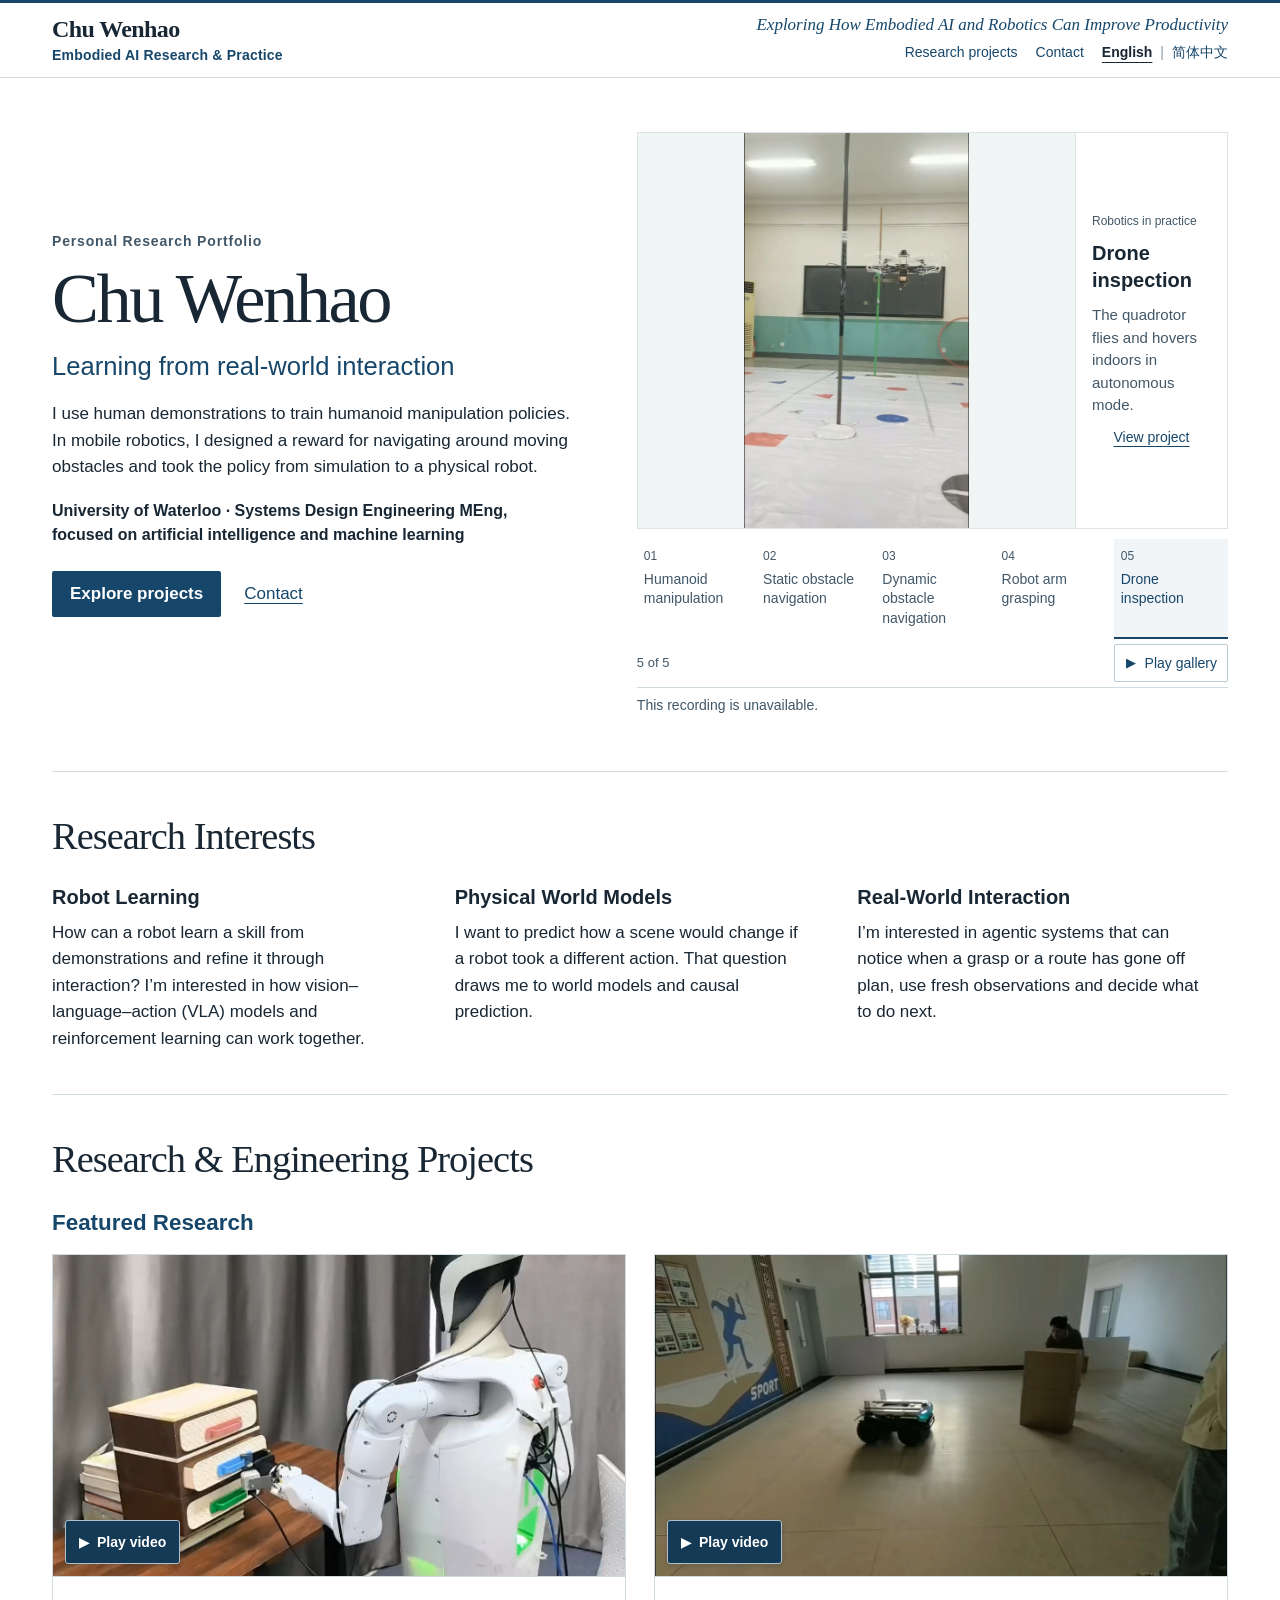
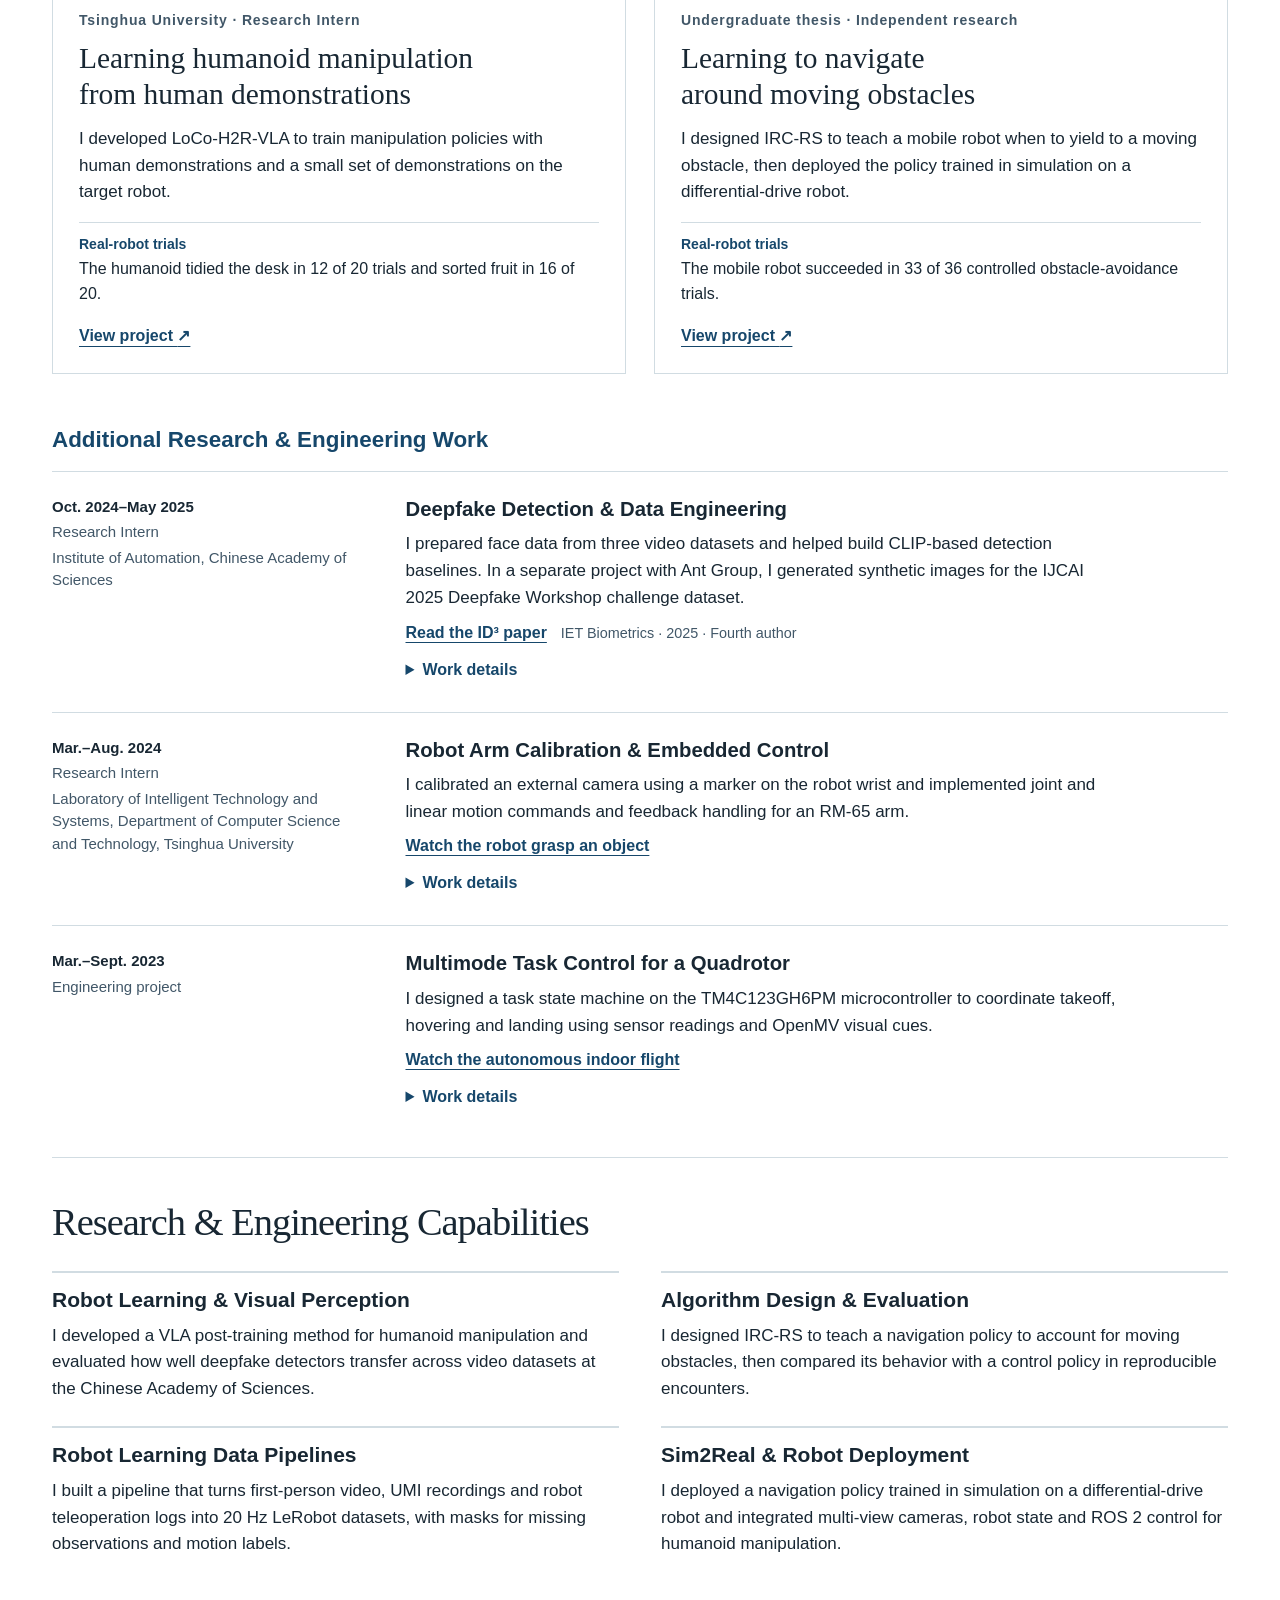
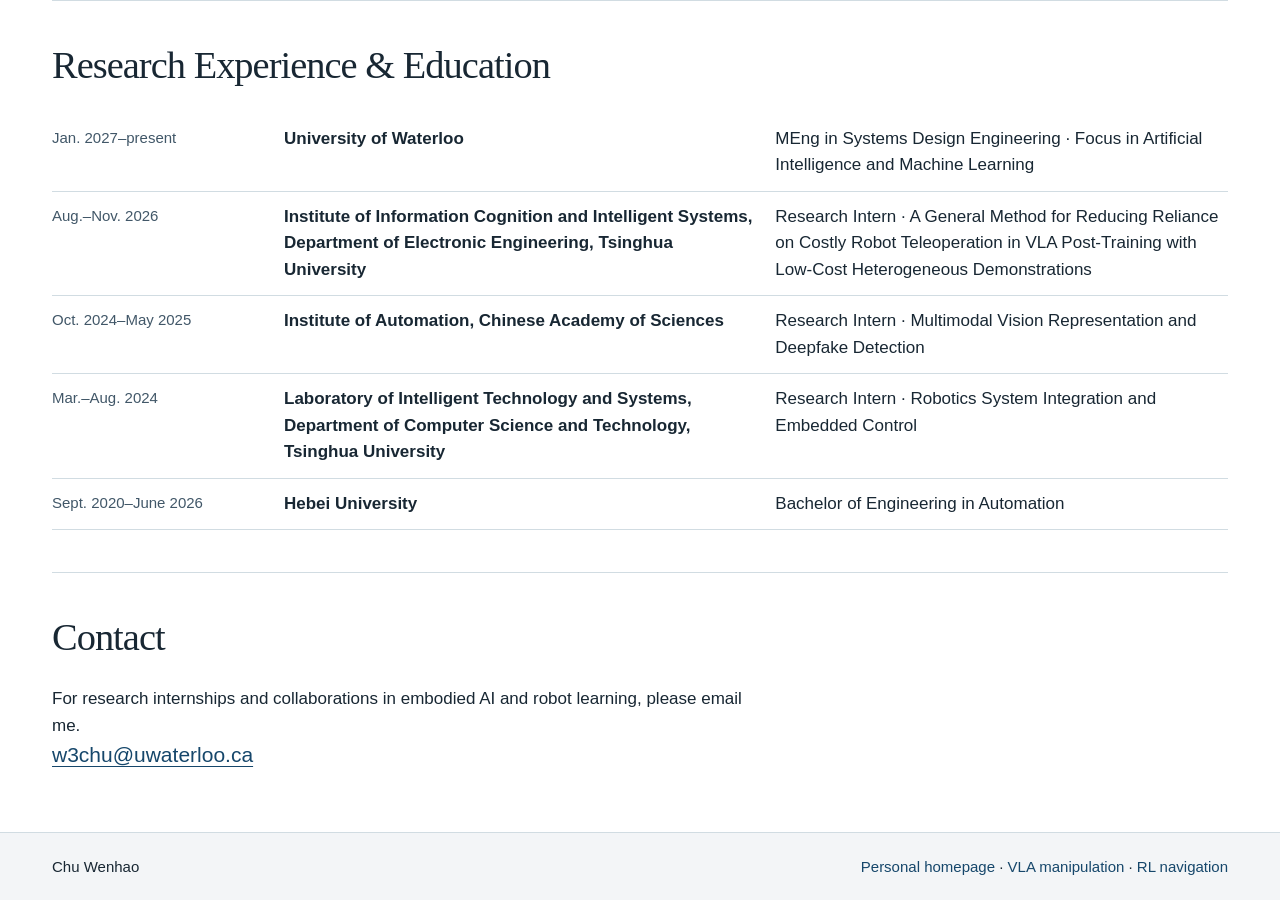
==== site/index.html @ 899f5878 "Publish bilingual research portfolio with versioned video playback" ====
<!doctype html><html lang="en"><head><meta charset="utf-8"><meta name="viewport" content="width=device-width,initial-scale=1"><title>Exploring How Embodied AI and Robotics Can Improve Productivity | Chu Wenhao</title><link rel="alternate" hreflang="en" href="index.html"><link rel="alternate" hreflang="zh-CN" href="zh/index.html"><link rel="stylesheet" href="assets/base.css"><link rel="stylesheet" href="assets/portfolio.css"><link rel="stylesheet" href="assets/gallery.css"><script defer src="assets/gallery.js"></script><script defer src="assets/portfolio.js"></script></head><body class="page-home"><a class="skip" href="#main">Skip to content</a><header class="masthead"><div class="wrap"><a class="brand" href="index.html"><span class="brand-name">Chu Wenhao</span><span class="brand-wordmark">Embodied AI Research &amp; Practice</span></a><div class="masthead-right"><p class="masthead-vision">Exploring How Embodied AI and Robotics Can Improve Productivity</p><nav class="navrow" aria-label="Main navigation"><a class="navhome" href="index.html#projects">Research projects</a><a class="navcontact" href="index.html#contact">Contact</a><span class="language"><a lang="en" data-lang="en" aria-current="page" href="index.html">English</a><span aria-hidden="true">|</span><a lang="zh-CN" data-lang="zh" href="zh/index.html">简体中文</a></span></nav></div></div></header><main class="wrap" id="main" tabindex="-1"><section class="hero" id="profile"><div><p class="kicker">Personal Research Portfolio</p><h1>Chu Wenhao</h1><p class="identity">Learning from real-world interaction</p><p class="bio">I use human demonstrations to train humanoid manipulation policies. In mobile robotics, I designed a reward for navigating around moving obstacles and took the policy from simulation to a physical robot.</p><p class="status">University of Waterloo · Systems Design Engineering MEng, focused on artificial intelligence and machine learning</p><div class="actions"><a class="button" href="#projects">Explore projects</a><a href="#contact">Contact</a></div></div><div class="research-gallery" data-gallery data-selected-scene="vla" data-orientation="landscape" aria-label="Robotics in practice"><span class="gallery-anchor" id="clip-vla" aria-hidden="true"></span><span class="gallery-anchor" id="clip-static_navigation" aria-hidden="true"></span><span class="gallery-anchor" id="clip-rl" aria-hidden="true"></span><span class="gallery-anchor" id="clip-grasp" aria-hidden="true"></span><span class="gallery-anchor" id="clip-drone" aria-hidden="true"></span><div class="gallery-stage" id="home-gallery-stage" tabindex="-1"><div class="gallery-screen"><video id="home-gallery-video" controls muted playsinline preload="none" poster="assets/posters/DEMO-DESK.jpg" aria-label="Humanoid manipulation"><source src="assets/gallery/manipulation.mp4" type="video/mp4"></video><img class="gallery-poster" src="assets/posters/DEMO-DESK.jpg" alt="A humanoid robot tidies objects on a desk." hidden></div><div class="gallery-detail"><p class="gallery-eyebrow">Robotics in practice</p><h3 class="gallery-title">Humanoid manipulation</h3><p class="gallery-scene">A humanoid robot tidies objects on a desk.</p><a class="gallery-project" href="projects/heterogeneous-vla/index.html">View project</a></div></div><div class="gallery-rail"><div class="scene-choices" aria-label="Choose a recording"><a class="scene-choice" id="home-gallery-choice-vla" data-key="vla" data-scene="vla" data-description="A humanoid robot tidies objects on a desk." data-title="Humanoid manipulation" data-clip="assets/gallery/manipulation.mp4" data-poster="assets/posters/DEMO-DESK.jpg" data-orientation="landscape" data-href="projects/heterogeneous-vla/index.html" href="assets/gallery/manipulation.mp4" data-active="true"><span class="scene-number" aria-hidden="true">01</span><span class="scene-label">Humanoid manipulation</span></a><a class="scene-choice" id="home-gallery-choice-static_navigation" data-key="static_navigation" data-scene="static_navigation" data-description="A mobile robot passes static obstacles." data-title="Static obstacle navigation" data-clip="assets/gallery/static-navigation.mp4" data-poster="assets/gallery/static-navigation.jpg" data-orientation="landscape" data-href="projects/rl-navigation/index.html" href="assets/gallery/static-navigation.mp4"><span class="scene-number" aria-hidden="true">02</span><span class="scene-label">Static obstacle navigation</span></a><a class="scene-choice" id="home-gallery-choice-rl" data-key="rl" data-scene="rl" data-description="A mobile robot responds to a moving obstacle." data-title="Dynamic obstacle navigation" data-clip="assets/gallery/navigation.mp4" data-poster="assets/navigation/robot-run.jpg" data-orientation="landscape" data-href="projects/rl-navigation/index.html" href="assets/gallery/navigation.mp4"><span class="scene-number" aria-hidden="true">03</span><span class="scene-label">Dynamic obstacle navigation</span></a><a class="scene-choice" id="home-gallery-choice-grasp" data-key="grasp" data-scene="grasp" data-description="A robot gripper holds and moves an object." data-title="Robot arm grasping" data-clip="assets/gallery/grasp.mp4" data-poster="assets/gallery/grasp.jpg" data-orientation="portrait" data-href="#work-arm" href="assets/gallery/grasp.mp4"><span class="scene-number" aria-hidden="true">04</span><span class="scene-label">Robot arm grasping</span></a><a class="scene-choice" id="home-gallery-choice-drone" data-key="drone" data-scene="drone" data-description="The quadrotor flies and hovers indoors in autonomous mode." data-title="Drone inspection" data-clip="assets/gallery/drone.mp4" data-poster="assets/gallery/drone.jpg" data-orientation="portrait" data-href="#work-flight" href="assets/gallery/drone.mp4"><span class="scene-number" aria-hidden="true">05</span><span class="scene-label">Drone inspection</span></a></div><div class="gallery-playback"><span class="gallery-position" aria-live="off"><span data-gallery-index>1</span> of 5</span><button class="scene-toggle" type="button" hidden data-play="Play gallery" data-pause="Pause gallery" data-play-clip="Play clip" data-pause-clip="Pause clip"><span class="scene-toggle-icon" aria-hidden="true">▶</span><span class="scene-toggle-label">Play gallery</span></button></div></div><p class="gallery-status" role="status" aria-live="polite" data-unavailable="This recording is unavailable."></p><noscript><p class="gallery-nojs">Choose a title to open its recording.</p></noscript></div></section><section id="interests" class="home-section"><h2>Research Interests</h2><div class="interests"><article><h3>Robot Learning</h3><p>How can a robot learn a skill from demonstrations and refine it through interaction? I’m interested in how vision–language–action (VLA) models and reinforcement learning can work together.</p></article><article><h3>Physical World Models</h3><p>I want to predict how a scene would change if a robot took a different action. That question draws me to world models and causal prediction.</p></article><article><h3>Real-World Interaction</h3><p>I’m interested in agentic systems that can notice when a grasp or a route has gone off plan, use fresh observations and decide what to do next.</p></article></div></section><section id="projects" class="home-section"><h2>Research & Engineering Projects</h2><h3 class="project-group-heading">Featured Research</h3><div class="projects"><article class="project-card"><figure class="recording" data-media="DEMO-DESK" data-source="assets/videos/DEMO-DESK.mp4"><noscript><a href="assets/videos/DEMO-DESK.mp4">Play video</a></noscript><div class="frame"><img class="photo" src="assets/posters/DEMO-DESK.jpg" width="1600" height="710" alt="Humanoid robot handling a book during desk tidying" loading="lazy"><button type="button" hidden aria-label="Play video · Humanoid robot tidying a desk"><span aria-hidden="true">▶</span>Play video</button></div></figure><div class="project-body"><p class="kicker">Tsinghua University · Research Intern</p><h4 class="project-card-title">Learning humanoid manipulation from human demonstrations</h4><p>I developed LoCo-H2R-VLA to train manipulation policies with human demonstrations and a small set of demonstrations on the target robot.</p><p class="card-finding"><strong>Real-robot trials</strong>The humanoid tidied the desk in 12 of 20 trials and sorted fruit in 16 of 20.</p><a class="project-link" href="projects/heterogeneous-vla/index.html">View project <span aria-hidden="true">↗</span></a></div></article><article class="project-card"><figure class="recording" data-media="RL-REAL" data-source="assets/videos/RL-REAL.mp4"><noscript><a href="assets/videos/RL-REAL.mp4">Play video</a></noscript><div class="frame"><img class="photo" src="assets/navigation/robot-run.jpg" alt="Mobile robot navigating around a moving obstacle" loading="lazy"><button type="button" hidden aria-label="Play video · Mobile robot navigating around a moving obstacle"><span aria-hidden="true">▶</span>Play video</button></div></figure><div class="project-body"><p class="kicker">Undergraduate thesis · Independent research</p><h4 class="project-card-title">Learning to navigate around moving obstacles</h4><p>I designed IRC-RS to teach a mobile robot when to yield to a moving obstacle, then deployed the policy trained in simulation on a differential-drive robot.</p><p class="card-finding"><strong>Real-robot trials</strong>The mobile robot succeeded in 33 of 36 controlled obstacle-avoidance trials.</p><a class="project-link" href="projects/rl-navigation/index.html">View project <span aria-hidden="true">↗</span></a></div></article></div><section id="additional-work" aria-labelledby="additional-work-title"><h3 class="project-group-heading" id="additional-work-title">Additional Research & Engineering Work</h3><article class="work-entry" data-work-entry id="work-deepfake" aria-labelledby="work-deepfake-title"><div class="work-meta"><p class="work-date">Oct. 2024–May 2025</p><p>Research Intern</p><p>Institute of Automation, Chinese Academy of Sciences</p></div><div class="work-body"><h4 id="work-deepfake-title">Deepfake Detection &amp; Data Engineering</h4><p>I prepared face data from three video datasets and helped build CLIP-based detection baselines. In a separate project with Ant Group, I generated synthetic images for the IJCAI 2025 Deepfake Workshop challenge dataset.</p><div class="work-action"><a href="https://doi.org/10.1049/bme2/3764746">Read the ID³ paper</a><span class="work-citation">IET Biometrics · 2025 · Fourth author</span></div><details id="work-deepfake-details"><summary aria-label="Work details · Deepfake Detection &amp; Data Engineering">Work details</summary><div class="work-notes"><dl><div><dt>Detection experiments</dt><dd>I aligned faces in Celeb-DF, DFDC and DeeperForensics and kept each sample linked to its source video. On Celeb-DF, I compared detection baselines built with different visual backbones.</dd></div><div><dt>Dataset development with Ant Group</dt><dd>I deployed RDDM and StyleGAN-XL and wrote multi-GPU inference scripts to generate and organize synthetic images for the challenge.</dd></div></dl><a href="https://deepfake-workshop-ijcai2025.github.io/main/organizers.html">Workshop acknowledgments</a></div></details></div></article><article class="work-entry" data-work-entry id="work-arm" aria-labelledby="work-arm-title"><div class="work-meta"><p class="work-date">Mar.–Aug. 2024</p><p>Research Intern</p><p>Laboratory of Intelligent Technology and Systems, Department of Computer Science and Technology, Tsinghua University</p></div><div class="work-body"><h4 id="work-arm-title">Robot Arm Calibration &amp; Embedded Control</h4><p>I calibrated an external camera using a marker on the robot wrist and implemented joint and linear motion commands and feedback handling for an RM-65 arm.</p><div class="work-action"><a data-gallery-target="grasp" href="assets/gallery/grasp.mp4">Watch the robot grasp an object</a></div><details id="work-arm-details"><summary aria-label="Work details · Robot Arm Calibration &amp; Embedded Control">Work details</summary><div class="work-notes"><dl><div><dt>Camera calibration &amp; motion interfaces</dt><dd>I matched RealSense D435i observations of an ArUco marker with the corresponding end-effector poses for eye-to-hand calibration. On a Raspberry Pi, I implemented MoveJ and MoveL commands and parsed controller feedback.</dd></div><div><dt>Embedded gripper control</dt><dd>I wrote serial communication and GPIO control code in C on a Loongson 2K1000 running ReWorks, and used the serial interface to command the gripper.</dd></div></dl></div></details></div></article><article class="work-entry" data-work-entry id="work-flight" aria-labelledby="work-flight-title"><div class="work-meta"><p class="work-date">Mar.–Sept. 2023</p><p>Engineering project</p></div><div class="work-body"><h4 id="work-flight-title">Multimode Task Control for a Quadrotor</h4><p>I designed a task state machine on the TM4C123GH6PM microcontroller to coordinate takeoff, hovering and landing using sensor readings and OpenMV visual cues.</p><div class="work-action"><a data-gallery-target="drone" href="assets/gallery/drone.mp4">Watch the autonomous indoor flight</a></div><details id="work-flight-details"><summary aria-label="Work details · Multimode Task Control for a Quadrotor">Work details</summary><div class="work-notes"><dl><div><dt>Flight stabilization</dt><dd>I used a complementary filter to estimate attitude from sensor readings and PID feedback to stabilize the quadrotor.</dd></div><div><dt>Task and mode switching</dt><dd>I implemented transitions between flight states and supported switching between manual and autonomous modes. The recording shows the quadrotor flying and hovering indoors in autonomous mode.</dd></div></dl></div></details></div></article></section></section><section id="capabilities" class="home-section"><h2>Research & Engineering Capabilities</h2><div class="cap-grid"><article><h3>Robot Learning &amp; Visual Perception</h3><p>I developed a VLA post-training method for humanoid manipulation and evaluated how well deepfake detectors transfer across video datasets at the Chinese Academy of Sciences.</p></article><article><h3>Algorithm Design &amp; Evaluation</h3><p>I designed IRC-RS to teach a navigation policy to account for moving obstacles, then compared its behavior with a control policy in reproducible encounters.</p></article><article><h3>Robot Learning Data Pipelines</h3><p>I built a pipeline that turns first-person video, UMI recordings and robot teleoperation logs into 20 Hz LeRobot datasets, with masks for missing observations and motion labels.</p></article><article><h3>Sim2Real &amp; Robot Deployment</h3><p>I deployed a navigation policy trained in simulation on a differential-drive robot and integrated multi-view cameras, robot state and ROS 2 control for humanoid manipulation.</p></article></div></section><section id="experience" class="home-section"><h2>Research Experience & Education</h2><ul class="timeline"><li><span class="date">Jan. 2027–present</span><span class="org">University of Waterloo</span><span>MEng in Systems Design Engineering · Focus in Artificial Intelligence and Machine Learning</span></li><li><span class="date">Aug.–Nov. 2026</span><span class="org">Institute of Information Cognition and Intelligent Systems, Department of Electronic Engineering, Tsinghua University</span><span>Research Intern · A General Method for Reducing Reliance on Costly Robot Teleoperation in VLA Post-Training with Low-Cost Heterogeneous Demonstrations</span></li><li><span class="date">Oct. 2024–May 2025</span><span class="org">Institute of Automation, Chinese Academy of Sciences</span><span>Research Intern · Multimodal Vision Representation and Deepfake Detection</span></li><li><span class="date">Mar.–Aug. 2024</span><span class="org">Laboratory of Intelligent Technology and Systems, Department of Computer Science and Technology, Tsinghua University</span><span>Research Intern · Robotics System Integration and Embedded Control</span></li><li><span class="date">Sept. 2020–June 2026</span><span class="org">Hebei University</span><span>Bachelor of Engineering in Automation</span></li></ul></section><section id="contact" class="home-section"><h2>Contact</h2><div class="contact-grid"><div><p>For research internships and collaborations in embodied AI and robot learning, please email me.</p><a class="email" href="mailto:w3chu@uwaterloo.ca">w3chu@uwaterloo.ca</a> </div></div></section></main><footer><div class="wrap"><span>Chu Wenhao</span><nav aria-label="Footer navigation"><a href="index.html">Personal homepage</a> · <a href="projects/heterogeneous-vla/index.html">VLA manipulation</a> · <a href="projects/rl-navigation/index.html">RL navigation</a></nav></div></footer></body></html>
---- site/assets/base.css ----
:root{--ink:#192a39;--navy:#143d61;--muted:#465d71;--line:#cbd6dc;--pale:#f1f5f7;--page:1192px;color-scheme:light}
*{box-sizing:border-box}
body{margin:0;color:var(--ink);background:#fff;font:17px/1.56 "Segoe UI","Microsoft YaHei",Arial,sans-serif}
h1,h2,h3,p,ol,ul,figure,dl,dd{margin:0}
a{color:var(--navy);text-underline-offset:4px;text-decoration-thickness:1px}
a:hover{text-decoration:underline}
a:focus-visible,summary:focus-visible{outline:3px solid #31699b;outline-offset:4px}
.wrap{width:min(calc(100% - 88px),var(--page));margin:auto}
header{border-bottom:1px solid var(--line)}
header .wrap,.brand,.language,.navrow,footer .wrap{display:flex;align-items:center}
header .wrap{justify-content:space-between;gap:1rem;padding:18px 0}
.brand{gap:11px;text-decoration:none;font-weight:650}
.monogram{display:grid;place-items:center;width:42px;height:42px;background:var(--navy);color:white;font:21px Georgia,serif}
.navrow{gap:28px;font-size:15px}.language{gap:6px}.language a[aria-current]{font-weight:750}
header a,footer a,.side a{text-decoration:none}
h1,h2,.project-card .project-card-title,.facts .big{font-family:Georgia,"Microsoft YaHei",serif;font-weight:500}
:lang(zh-CN) h1,:lang(zh-CN) h2,:lang(zh-CN) .project-card .project-card-title{font-weight:650}
h1{font-size:clamp(48px,5.5vw,85px);line-height:1.02;letter-spacing:-.045em}
:lang(zh-CN) h1{letter-spacing:-.02em}h2{font-size:clamp(29px,3vw,43px);line-height:1.17;letter-spacing:-.025em}
h3{font-size:21px;line-height:1.28}
.kicker{color:var(--muted);font-size:14px;line-height:1.35;font-weight:650;letter-spacing:.06em}
.hero{display:grid;grid-template-columns:minmax(0,.98fr) minmax(0,1.02fr);gap:clamp(28px,5vw,78px);align-items:center;padding:60px 0}
.hero h1{margin:10px 0 14px}.hero .identity{font-size:24px;line-height:1.3;color:var(--navy);margin-bottom:16px}.hero .bio{max-width:58ch}.status{margin-top:18px;font-weight:600;font-size:16px}
.actions{display:flex;flex-wrap:wrap;align-items:center;gap:14px 23px;margin-top:24px}.button{display:inline-block;background:var(--navy);color:#fff;font-weight:600;text-decoration:none;padding:10px 18px;border-radius:2px}
figure img{display:block;width:100%;height:auto;object-fit:contain}figcaption,.caption{color:var(--muted);font-size:14px;margin-top:7px;line-height:1.45}
.hero figure{border-bottom:1px solid var(--line);padding-bottom:8px}.hero img{background:var(--pale)}
.home-section,.article-section{border-top:1px solid var(--line);padding:42px 0}.home-section>h2{margin-bottom:22px}
.interests,.cap-grid,.projects,.facts,.demo-grid,.stage-list,.contact-grid{display:grid;gap:24px;grid-template-columns:repeat(2,minmax(0,1fr))}
.interests,.stage-list{grid-template-columns:repeat(3,minmax(0,1fr))}
.interests p,.cap-grid p,.project-card p{margin-top:9px}.interests article{padding-right:17px}
.project-card{display:flex;flex-direction:column;border:1px solid var(--line);border-top:3px solid var(--navy);min-width:0}
.project-card .photo,.project-card .reserve{width:100%;aspect-ratio:16/8;background:var(--pale);object-fit:contain}
.project-body{display:flex;flex-direction:column;align-items:flex-start;flex:1;padding:24px}.project-card .project-card-title{font-size:clamp(24px,2.3vw,35px);margin:7px 0;line-height:1.15}
.project-card .project-link{padding-top:17px;margin-top:auto;font-size:16px;font-weight:650}.numbers{color:var(--navy);font-weight:600}
.reserve{display:flex;flex-direction:column;justify-content:center;align-items:center;text-align:center;padding:18px;color:#3d566c;background:var(--pale)}
.reserve .placeholder{font:25px/1.25 Georgia,"Microsoft YaHei",serif}.reserve small{font-size:14px;margin-top:8px}.reserve .marker{display:block;width:38px;height:3px;background:#7890a3;margin:0 auto 15px}
.cap-grid{column-gap:42px}.cap-grid article{border-left:2px solid var(--line);padding-left:16px}.cap-grid a{display:inline-block;margin-top:7px;font-size:15px}
.timeline{list-style:none;padding:0}.timeline li{display:grid;grid-template-columns:160px 1.2fr 1fr;gap:16px;padding:12px 0;border-bottom:1px solid var(--line)}.timeline .date{color:var(--muted);font-size:15px}.timeline .org{font-weight:600}
.contact-grid{align-items:start}.email{font-size:21px}.cv-slot{display:inline-block;color:#425768;border-bottom:1px dashed #8c9cab;font-size:15px}
footer{background:#f3f5f7;border-top:1px solid var(--line);font-size:15px}footer .wrap{justify-content:space-between;gap:14px;flex-wrap:wrap;padding-block:22px}
.project-title{padding:26px 0 33px}.project-title .kicker{margin:28px 0 11px}.project-title h1{font-size:clamp(35px,4.1vw,63px);line-height:1.08;max-width:32ch}.crumb{font-size:15px}.project-title .meta{color:var(--muted);margin-top:13px}
.project-layout{display:grid;grid-template-columns:200px minmax(0,1fr);gap:52px;padding-bottom:18px}
.side nav{border-top:2px solid var(--navy);padding-top:14px;position:sticky;top:12px}.side a{display:block;font-size:15px;border-left:1px solid var(--line);padding:5px 0 5px 10px}.side a:hover{border-left-color:var(--navy)}.side p{font-size:14px;font-weight:650;margin-bottom:8px}
.article-section{padding:29px 0 34px}.article-section h2{font-size:32px;margin-bottom:15px}
.article-section>p{max-width:78ch}.article-section>p+p{margin-top:12px}.article-section>figure,.article-section>.reserve,.article-section>.stage-list,.article-section>.gallery,.article-section>.demo-grid,.article-section>.table-area{margin-top:20px}
.overview-image img{max-height:345px;background:var(--pale)}.article-section>.reserve{min-height:175px;border:1px dashed #a1b0bd}
.stage-list{list-style:none;padding:0;gap:22px}.stage-list li{position:relative;border-top:2px solid var(--navy);padding-top:12px}.stage-list li+li:before{content:"→";position:absolute;left:-20px;top:6px;color:#617a8c}.stage-list small{color:var(--muted)}.stage-list h3{font-size:18px;margin:5px 0}
.demo-grid img{aspect-ratio:16/9;object-fit:contain;background:var(--pale)}.demo-grid strong{display:block;color:var(--ink);font-size:18px}
.gallery-row{margin-top:18px}.gallery-row h3{font-size:18px;margin-bottom:8px}
.sources{display:grid;grid-template-columns:repeat(3,minmax(0,1fr));gap:12px}.sources img{width:100%;aspect-ratio:16/9;background:var(--pale)}
.gallery figcaption{text-align:center}.table-area{width:100%}table{width:100%;border-collapse:collapse;line-height:1.35;font-size:16px}th,td{padding:12px 9px;border-bottom:1px solid var(--line);text-align:left}thead{background:var(--pale)}tbody th{font-weight:550}tbody tr:first-child{color:var(--navy);font-weight:650}td span{white-space:nowrap;display:inline-block}.table-area p{margin-top:8px}
.bench{border-block:1px solid var(--line);padding:10px 0;margin-top:18px}.bench strong{font-size:22px;color:var(--navy)}
.skip{position:fixed;top:-110px;left:12px;background:white;padding:8px}.skip:focus{top:8px;z-index:2}
@media(max-width:880px){.wrap{width:calc(100% - 48px)}.hero{gap:26px}.project-layout{grid-template-columns:150px minmax(0,1fr);gap:24px}.stage-list{grid-template-columns:1fr}.stage-list li+li:before{content:none}}
@media(max-width:680px){body{font-size:16px}.wrap{width:calc(100% - 36px)}header .wrap{padding:14px 0}.brand{gap:8px;font-size:16px}.navrow{gap:12px}.navrow>.navhome,.navrow>.navcontact{display:none}.monogram{width:33px;height:33px;font-size:17px}
.hero{grid-template-columns:1fr;gap:23px;padding:31px 0 29px}.hero h1{font-size:49px}.hero .identity{font-size:22px}.home-section{padding:27px 0}.projects,.cap-grid,.interests,.contact-grid,.project-layout,.demo-grid{grid-template-columns:1fr}.interests,.cap-grid{gap:19px}.project-body{padding:18px}.project-card .project-card-title{font-size:27px}.projects{gap:20px}
.timeline li{grid-template-columns:1fr;gap:2px}.project-layout{gap:20px}.side nav{position:static}.side .toc{columns:2;column-gap:13px}.side a{break-inside:avoid;font-size:14px}.project-title h1{font-size:36px}.project-title{padding-top:17px}.project-title .kicker{margin-top:17px}.article-section{padding:24px 0}.article-section h2{font-size:27px}.sources{gap:6px}.stage-list{gap:12px}.gallery figcaption{font-size:14px}
th,td{padding:9px 3px;font-size:14px}table{table-layout:fixed;overflow-wrap:break-word}table th:first-child{width:28%}thead th:nth-child(2),thead th:nth-child(3){width:13%}.table-area .caption{font-size:14px}.contact-grid{gap:14px}}
---- site/assets/portfolio.css ----
:root {
  --ink: #182733;
  --muted: #415768;
  --navy: #16476b;
  --line: #d1dce2;
  --pale: #eff4f5;
  --page: 1176px;
}
header { position:sticky; top:0; z-index:5; background:#fff; border-top:3px solid var(--navy); }
header .wrap { padding-block:12px; }
header nav a { padding-block:5px; }
.brand { min-width:0; gap:0; text-decoration:none; }
.brand .monogram { display:none; }
.brand .brand-wordmark { display:block; color:var(--navy); font:600 21px/1.2 Georgia,"Times New Roman",serif; letter-spacing:-.015em; text-wrap:balance; }
:lang(zh-CN) .brand .brand-wordmark { font-family:"Microsoft YaHei","PingFang SC",sans-serif; font-size:19px; font-weight:650; letter-spacing:.12em; line-height:1.35; }
.language { font-size:14px; gap:8px; }
.language [aria-current] { color:var(--ink); text-decoration:underline; text-underline-offset:5px; }
.language span { color:#8599a6; }
section[id],#cv { scroll-margin-top:88px; }
.hero { min-height:455px; gap:50px; grid-template-columns:minmax(0,.95fr) minmax(0,1.05fr); padding-block:54px; }
.hero > div,.hero > figure,.project-layout > *, .projects > *, .sources > *, .demo-grid > * { min-width:0; }
.hero h1 { font-size:clamp(48px,5.5vw,80px); line-height:1.06; font-weight:500; letter-spacing:-.035em; overflow-wrap:anywhere; text-wrap:balance; }
.hero .identity { color:var(--navy); font-size:clamp(21px,2vw,26px); line-height:1.4; font-weight:500; max-width:30ch; overflow-wrap:anywhere; text-wrap:balance; }
.hero .bio,.hero .status { overflow-wrap:anywhere; text-wrap:pretty; }
.hero .status { max-width:56ch; line-height:1.5; text-wrap:balance; }
.hero .kicker,.project-title .kicker,.project-body .kicker { font-size:14px; font-weight:600; }
.hero figure { margin:0; padding:0; border:0; }
.hero figcaption,.overview-image figcaption { padding:8px 0; border-bottom:1px solid var(--line); }
.hero img { width:100%; height:auto; background:white; }
.actions .button { background:var(--navy); color:#fff; }
.actions > a { display:inline-flex; align-items:center; min-height:44px; }
a.button:hover { background:#0f3350; }
.home-section > h2 { margin-bottom:26px; }
.interests { gap:32px; } .interests h3 { font-size:20px; }
.projects { gap:28px; }
.project-group-heading {
  margin:0 0 16px;
  color:var(--navy);
  font-size:clamp(1.13rem,1.8vw,1.4rem);
  line-height:1.32;
}
#additional-work { margin-top:clamp(32px,4vw,52px); }
.work-entry {
  display:grid;
  grid-template-columns:minmax(170px,.68fr) minmax(0,1.85fr);
  gap:clamp(24px,4vw,64px);
  padding:24px 0;
  border-top:1px solid var(--line);
}
.work-entry:last-child { padding-bottom:0; }
.work-entry, .work-entry details { scroll-margin-top:88px; }
.work-meta { color:var(--muted); font-size:.9375rem; line-height:1.5; }
.work-meta p + p { margin-top:3px; }
.work-date { color:var(--ink); font-weight:600; }
.work-body { min-width:0; max-width:76ch; }
.work-body h4 { margin:0 0 7px; font-size:1.27rem; line-height:1.35; }
.work-body > p, .work-notes { line-height:1.6; }
.work-action { display:flex; flex-wrap:wrap; align-items:baseline; gap:2px 14px; margin-top:9px; }
.work-action a, .work-notes a, .work-body summary { font-size:1rem; font-weight:600; }
.work-citation { color:var(--muted); font-size:.9rem; }
.work-body details { margin-top:7px; }
.work-body summary {
  width:fit-content;
  max-width:100%;
  padding:5px 0;
  color:var(--navy);
  cursor:pointer;
}
.work-body summary:hover { text-decoration:underline; text-underline-offset:4px; }
.work-notes { margin:6px 0; padding-left:18px; border-left:2px solid var(--line); }
.work-notes dl > div + div { margin-top:12px; }
.work-notes dt { font-weight:600; }
.work-notes a { display:inline-block; margin-top:8px; }
@media (max-width:680px) {
  .work-entry { grid-template-columns:1fr; gap:10px; padding-block:21px; }
  .work-entry, .work-entry details { scroll-margin-top:108px; }
  .work-meta { display:flex; flex-wrap:wrap; align-items:baseline; gap:2px 12px; }
  .work-meta p + p { margin:0; }
  .work-meta p:nth-child(3) { flex-basis:100%; }
  .work-body h4 { font-size:1.1875rem; }
  .work-body summary { padding-block:10px; }
}
.project-card { border:1px solid var(--line); background:#fff; }
.project-card img.photo { display:block; height:auto; width:100%; aspect-ratio:16/9; object-fit:cover; background:#edf2f5; }
.project-card .recording .frame > img[src$="/navigation/lead.jpg"] { object-position:50% 32%; }
.project-card > .recording { width:100%; flex:none; margin:0; }
.project-body { padding:24px 26px; border-top:1px solid var(--line); }
.project-body > * { max-width:100%; }
.project-card .project-card-title { margin-top:10px; margin-bottom:5px; line-height:1.2; overflow-wrap:anywhere; text-wrap:balance; }
.project-card .kicker { line-height:1.5; overflow-wrap:anywhere; text-wrap:pretty; }
.project-card .numbers { padding-block:12px; font-size:15px; }
.project-link { color:var(--navy); text-underline-offset:5px; }
.cap-grid article { border:0; border-top:2px solid var(--line); padding:14px 0 0; }
.contact-grid { grid-template-columns:1.5fr 1fr; }
#cv { justify-self:end; }
.project-title { padding:28px 0 40px; }
.project-title h1 { max-width:31ch; line-height:1.12; letter-spacing:-.025em; overflow-wrap:anywhere; text-wrap:balance; }
.project-title .meta { line-height:1.5; overflow-wrap:anywhere; text-wrap:pretty; }
.method-identity { display:flex; flex-direction:column; gap:5px; max-width:68ch; margin-top:20px; padding-left:13px; border-left:2px solid var(--navy); }
.method-identity strong { color:var(--navy); font-size:19px; font-weight:650; line-height:1.3; letter-spacing:.015em; overflow-wrap:anywhere; }
.method-identity span { color:var(--ink); font-size:16px; line-height:1.5; overflow-wrap:anywhere; text-wrap:balance; }
.project-layout { grid-template-columns:193px minmax(0,1fr); gap:45px; }
.project-layout .side nav { top:88px; }
.article-section { padding-block:30px 36px; }
.article-section h2 { margin-bottom:18px; }
.overview-image { max-width:790px; }
.overview-image > img { display:block; width:100%; height:auto; max-height:none; aspect-ratio:auto; object-fit:contain; background:transparent; }
.overview-image.platform { width:min(100%,554px); max-width:554px; }
.overview-image.platform > img { width:100%; height:auto; max-height:none; margin:0; }
.recording { min-width:0; }
.recording .frame,.player { position:relative; width:100%; aspect-ratio:16/9; background:var(--pale); overflow:hidden; isolation:isolate; }
.recording .frame > img,.recording .frame > video,.player > img,.player > video { position:absolute; inset:0; display:block; width:100%; height:100%; max-width:none; max-height:none; aspect-ratio:auto; object-fit:contain; }
.recording .frame > img,.player > img { background:var(--pale); object-fit:cover; object-position:50% 50%; }
.recording[data-media$="-EGO"] .frame > img { object-position:50% 100%; }
.recording[data-media="DATA-DESK-ROBOT"] .frame > img { object-position:50% 100%; }
.recording[data-media="DATA-FRUIT-ROBOT"] .frame > img,.recording[data-media="DATA-PLUG-ROBOT"] .frame > img { object-position:50% 70%; }
.recording[data-media="DEMO-DESK"] .frame > img { object-position:48% 50%; }
.recording .frame > video,.player > video { object-fit:contain; object-position:50% 50%; }
.recording .frame > img[src*=".svg" i],.player > img[src*=".svg" i],.article-section img[src*=".svg" i],.project-card img[src*=".svg" i] { object-fit:contain; object-position:50% 50%; }
.article-section svg { display:block; max-width:100%; height:auto; overflow:visible; }
video.player { display:block; height:auto; object-fit:contain; }
.recording video { background:#14212a; }
.recording .frame button { position:absolute; z-index:1; left:12px; bottom:12px; display:inline-flex; align-items:center; justify-content:center; gap:8px; min-width:44px; min-height:44px; max-width:calc(100% - 24px); padding:9px 13px; color:#fff; border:1px solid #aebfcb; background:#143a55; border-radius:3px; font:600 14px/1.35 "Segoe UI","Microsoft YaHei",sans-serif; text-align:left; white-space:normal; cursor:pointer; box-shadow:0 1px 4px #10233130; }
.recording .frame button span { flex:none; font-size:13px; line-height:1; }
.recording .frame button:hover { background:#0f2f46; }
.recording .frame button[hidden] { display:none; }
.recording .frame button:focus-visible { outline:3px solid #6eafe2; outline-offset:2px; }
.recording figcaption { color:var(--ink); font-size:15px; line-height:1.5; overflow-wrap:anywhere; }
.sources .frame button { left:8px; bottom:8px; max-width:calc(100% - 16px); padding:8px 11px; font-size:13px; }
.article-section > .recording { max-width:790px; margin-top:17px; }
.demo-grid,.media-pair { align-items:start; }
.media-pair { display:grid; grid-template-columns:repeat(2,minmax(0,1fr)); gap:24px; }
.result-pair { display:grid; grid-template-columns:1fr 1fr; gap:16px; margin-top:21px; }
.result-pair > div { border-block:1px solid var(--line); padding:13px 4px; }
.result-pair dt { font-weight:600; }
.result-pair dd { font:500 39px/1.18 Georgia,serif; color:var(--navy); margin:3px 0 5px; }
.result-pair p { font-size:14px; color:var(--muted); }
footer { margin-top:18px; }
.timeline .date { font-variant-numeric:tabular-nums; }
@media (min-width:881px) {
  .timeline li { grid-template-columns:13.5rem minmax(0,1.05fr) minmax(0,1fr); }
}
@media (min-width:681px) and (max-width:880px) {
  .timeline li { grid-template-columns:13.5rem minmax(0,1fr); row-gap:4px; }
  .timeline .date { grid-row:span 2; }
}
.skip:not(:focus) { width:1px; height:1px; overflow:hidden; white-space:nowrap; clip-path:inset(50%); }
.skip:focus { z-index:10; clip-path:none; }
:lang(zh-CN) .hero .identity,:lang(zh-CN) .project-card .project-card-title,:lang(zh-CN) .project-title h1 { word-break:normal; line-break:strict; }
@media(max-width:880px){
  .project-layout { grid-template-columns:148px minmax(0,1fr); gap:24px; }
}
@media(max-width:680px){
  .brand { max-width:calc(100% - 150px); }
  .brand .brand-wordmark { font-size:17px; line-height:1.25; }
  :lang(zh-CN) .brand .brand-wordmark { font-size:17px; letter-spacing:.09em; }
  .hero,.project-layout,.contact-grid,.media-pair,.sources { grid-template-columns:1fr; }
  .hero { gap:24px; min-height:0; padding:29px 0; }
  .hero h1 { font-size:clamp(44px,12.5vw,54px); }
  .hero .identity { font-size:22px; max-width:26ch; }
  .hero .status { font-size:15px; }
  #cv { justify-self:start; }
  .language { font-size:14px; gap:5px; }
  .project-title { padding-block:21px 30px; }
  .project-title h1 { font-size:clamp(31px,8.9vw,38px); line-height:1.16; }
  .method-identity { margin-top:17px; padding-left:11px; }
  .method-identity strong { font-size:18px; }
  .method-identity span { font-size:15px; }
  .project-body { padding:16px; }
  .home-section > h2 { margin-bottom:18px; }
  .project-layout .side nav { position:static; }
  .sources { gap:19px; }
  .gallery-row { margin-top:26px; }
  .sources .frame button { left:12px; bottom:12px; max-width:calc(100% - 24px); padding:9px 13px; font-size:14px; }
  .sources .recording figcaption { font-size:15px; }
}
.masthead .wrap { display:grid; grid-template-columns:minmax(0,1fr) minmax(0,1.5fr); gap:24px; padding-block:11px 10px; align-items:center; }
.masthead .brand { display:flex; flex-direction:column; align-items:flex-start; gap:2px; max-width:max-content; }
.masthead .brand-name { color:var(--ink); font:600 24px/1.13 Georgia,"Times New Roman",serif; letter-spacing:-.025em; }
.masthead .brand .brand-wordmark { font:600 14px/1.35 "Segoe UI","Microsoft YaHei",sans-serif; color:var(--navy); letter-spacing:.015em; }
.masthead-right { display:grid; justify-items:end; gap:3px; min-width:0; }
.masthead-vision { margin:0; color:var(--navy); font:italic 17px/1.3 Georgia,"Times New Roman",serif; text-align:right; text-wrap:balance; }
:lang(zh-CN) .masthead-vision { font:500 17px/1.35 "Microsoft YaHei",sans-serif; letter-spacing:.045em; }
.masthead .navrow { gap:18px; font-size:14px; }
.masthead .language { font-size:14px; }
.masthead .navrow a { padding:3px 0; }
.project-body .card-finding { margin:16px 0 0; padding:11px 0 0; border-top:1px solid var(--line); font-size:16px; line-height:1.55; }
.card-finding strong { display:block; color:var(--navy); font:600 14px/1.55 "Segoe UI","Microsoft YaHei",sans-serif; margin-bottom:2px; }
@media (max-width:680px) {
  .masthead .wrap { grid-template-columns:minmax(0,.84fr) minmax(0,1.16fr); gap:10px; padding-block:8px; }
  .masthead .brand { gap:3px; }
  .masthead .brand-name { font-size:21px; }
  .masthead .brand .brand-wordmark { font-size:13px; }
  .masthead-vision, :lang(zh-CN) .masthead-vision { font-size:14px; line-height:1.3; }
  .masthead-right { gap:4px; }
  section[id], #cv, #controlled-trials { scroll-margin-top:108px; }
}
---- site/assets/gallery.css ----
.research-gallery { min-width:0; color:var(--ink,#243648); }
.research-gallery .gallery-anchor { display:block; scroll-margin-top:88px; }
.research-gallery .gallery-stage {
  display:grid; grid-template-rows:minmax(0,1fr) 120px;
  height:clamp(330px,31vw,410px); width:100%; min-width:0;
  background:#f2f5f5; border:1px solid #dce4e7; overflow:hidden;
}
.research-gallery .gallery-screen { position:relative; min-width:0; min-height:0; background:#f2f5f5; }
.research-gallery .gallery-screen video,
.research-gallery .gallery-screen .gallery-poster {
  display:block; width:100%; height:100%; max-width:100%; max-height:100%;
  object-fit:contain; object-position:center; margin:0; background:#f2f5f5;
}
.research-gallery .gallery-detail {
  display:grid; grid-template-columns:minmax(0,1fr) auto; align-content:center; gap:2px 16px;
  padding:12px 17px; border-top:1px solid #dce4e7; min-width:0; background:#fff;
}
.research-gallery .gallery-eyebrow { grid-column:1; margin:0; color:var(--muted,#5c6c7a); font-size:12px; line-height:1.4; }
.research-gallery .gallery-title { grid-column:1; margin:1px 0 0; font-size:18px; line-height:1.25; font-weight:600; overflow-wrap:anywhere; }
.research-gallery .gallery-scene { grid-column:1; margin:2px 0 0; color:var(--muted,#5c6c7a); font-size:14px; line-height:1.5; }
.research-gallery .gallery-project { grid-column:2; grid-row:1 / span 3; align-self:center; font-size:14px; text-align:right; line-height:1.5; color:var(--navy,#173d59); }
.research-gallery[data-orientation="portrait"] .gallery-stage { grid-template-rows:minmax(0,1fr); grid-template-columns:minmax(0,1fr) 152px; }
.research-gallery[data-orientation="portrait"] .gallery-detail { display:flex; flex-direction:column; justify-content:center; align-items:flex-start; gap:10px; padding:19px 16px; border-top:0; border-left:1px solid #dce4e7; }
.research-gallery[data-orientation="portrait"] .gallery-title { font-size:20px; line-height:1.35; }
.research-gallery[data-orientation="portrait"] .gallery-scene { margin:0; font-size:15px; }
.research-gallery[data-orientation="portrait"] .gallery-project { text-align:left; }
.research-gallery .gallery-rail { margin-top:10px; border-bottom:1px solid var(--line,#dce4e7); }
.research-gallery .scene-choices { display:grid; grid-template-columns:repeat(5,minmax(0,1fr)); gap:5px; min-width:0; }
.research-gallery .scene-choice { display:flex; flex-direction:column; gap:5px; align-items:flex-start; justify-content:flex-start; min-width:0; min-height:75px; box-sizing:border-box; padding:9px 7px; border-bottom:2px solid transparent; color:var(--muted,#5c6c7a); text-decoration:none; font-size:14px; font-weight:500; line-height:1.4; overflow-wrap:anywhere; }
.research-gallery .scene-number { font-size:12px; font-variant-numeric:tabular-nums; color:var(--muted,#5c6c7a); }
.research-gallery .scene-choice[aria-selected="true"],.research-gallery .scene-choice[data-active="true"] { border-bottom-color:var(--navy,#173d59); color:var(--navy,#173d59); background:#f1f5f7; }
.research-gallery .scene-choice:hover { background:#f3f6f7; }
.research-gallery .gallery-playback { display:flex; align-items:center; justify-content:space-between; gap:12px; min-height:46px; padding:5px 0; }
.research-gallery .gallery-position { font-size:13px; color:var(--muted,#5c6c7a); font-variant-numeric:tabular-nums; }
.research-gallery .scene-toggle { display:inline-flex; align-items:center; justify-content:center; gap:7px; min-height:38px; padding:6px 10px; border:1px solid #bccbd4; border-radius:2px; background:#fff; color:var(--navy,#173d59); font:500 14px/1.4 "Segoe UI","Microsoft YaHei",sans-serif; cursor:pointer; }
.research-gallery .scene-toggle-icon { display:inline-block; min-width:13px; font-size:13px; }
.research-gallery .scene-toggle:focus-visible,.research-gallery .scene-choice:focus-visible,.research-gallery video:focus-visible { outline:3px solid #578bb5; outline-offset:2px; }
.research-gallery [hidden] { display:none !important; }
.research-gallery .gallery-status,.research-gallery .gallery-nojs { font-size:14px; color:var(--muted,#5c6c7a); margin:7px 0 0; }
.research-gallery .gallery-status:empty { display:none; }
@media(max-width:960px) {
 .research-gallery .gallery-stage { height:340px; }
 .research-gallery .gallery-detail { gap:2px 8px; padding:10px 12px; }
 .research-gallery .scene-choice { padding-inline:5px; }
 .research-gallery[data-orientation="portrait"] .gallery-stage { grid-template-columns:minmax(0,1fr) 130px; }
 .research-gallery[data-orientation="portrait"] .gallery-detail { padding:14px 12px; }
}
@media(max-width:680px) {
 .research-gallery .gallery-anchor { scroll-margin-top:108px; }
 .research-gallery .gallery-stage { height:360px; }
 .research-gallery .gallery-detail { grid-template-columns:minmax(0,1fr) 104px; }
 .research-gallery .gallery-title { font-size:18px; }
 .research-gallery .gallery-scene { font-size:14px; }
 .research-gallery .scene-choice { min-height:81px; padding:8px 5px; }
 .research-gallery[data-orientation="portrait"] .gallery-stage { grid-template-columns:minmax(0,1fr) 126px; }
 .research-gallery[data-orientation="portrait"] .gallery-detail { padding:14px 11px; }
 .research-gallery[data-orientation="portrait"] .gallery-title { font-size:18px; }
}
@media(max-width:370px) {
 .research-gallery .gallery-stage { height:340px; }
 .research-gallery[data-orientation="portrait"] .gallery-stage { grid-template-columns:minmax(0,1fr) 116px; }
 .research-gallery .scene-choice { font-size:13px; }
}
@media(prefers-reduced-motion:reduce) { .research-gallery * { scroll-behavior:auto; } }

/* English scene names retain whole words on narrow screens. Chinese stays in one row. */
@media (max-width: 680px) {
  .research-gallery:lang(en) .scene-choices {
    grid-template-columns: repeat(3, minmax(0, 1fr));
    gap: 5px;
  }
  .research-gallery:lang(en) .scene-choice {
    min-height: 70px;
    gap: 2px;
    padding: 7px 6px;
    font-size: 14px;
    overflow-wrap: normal;
    word-break: normal;
    hyphens: none;
  }
  .research-gallery:lang(en) .scene-label {
    overflow-wrap: normal;
    word-break: normal;
    hyphens: none;
  }
}
@media (max-width: 350px) {
  .research-gallery:lang(en) .scene-choices {
    grid-template-columns: repeat(2, minmax(0, 1fr));
  }
}
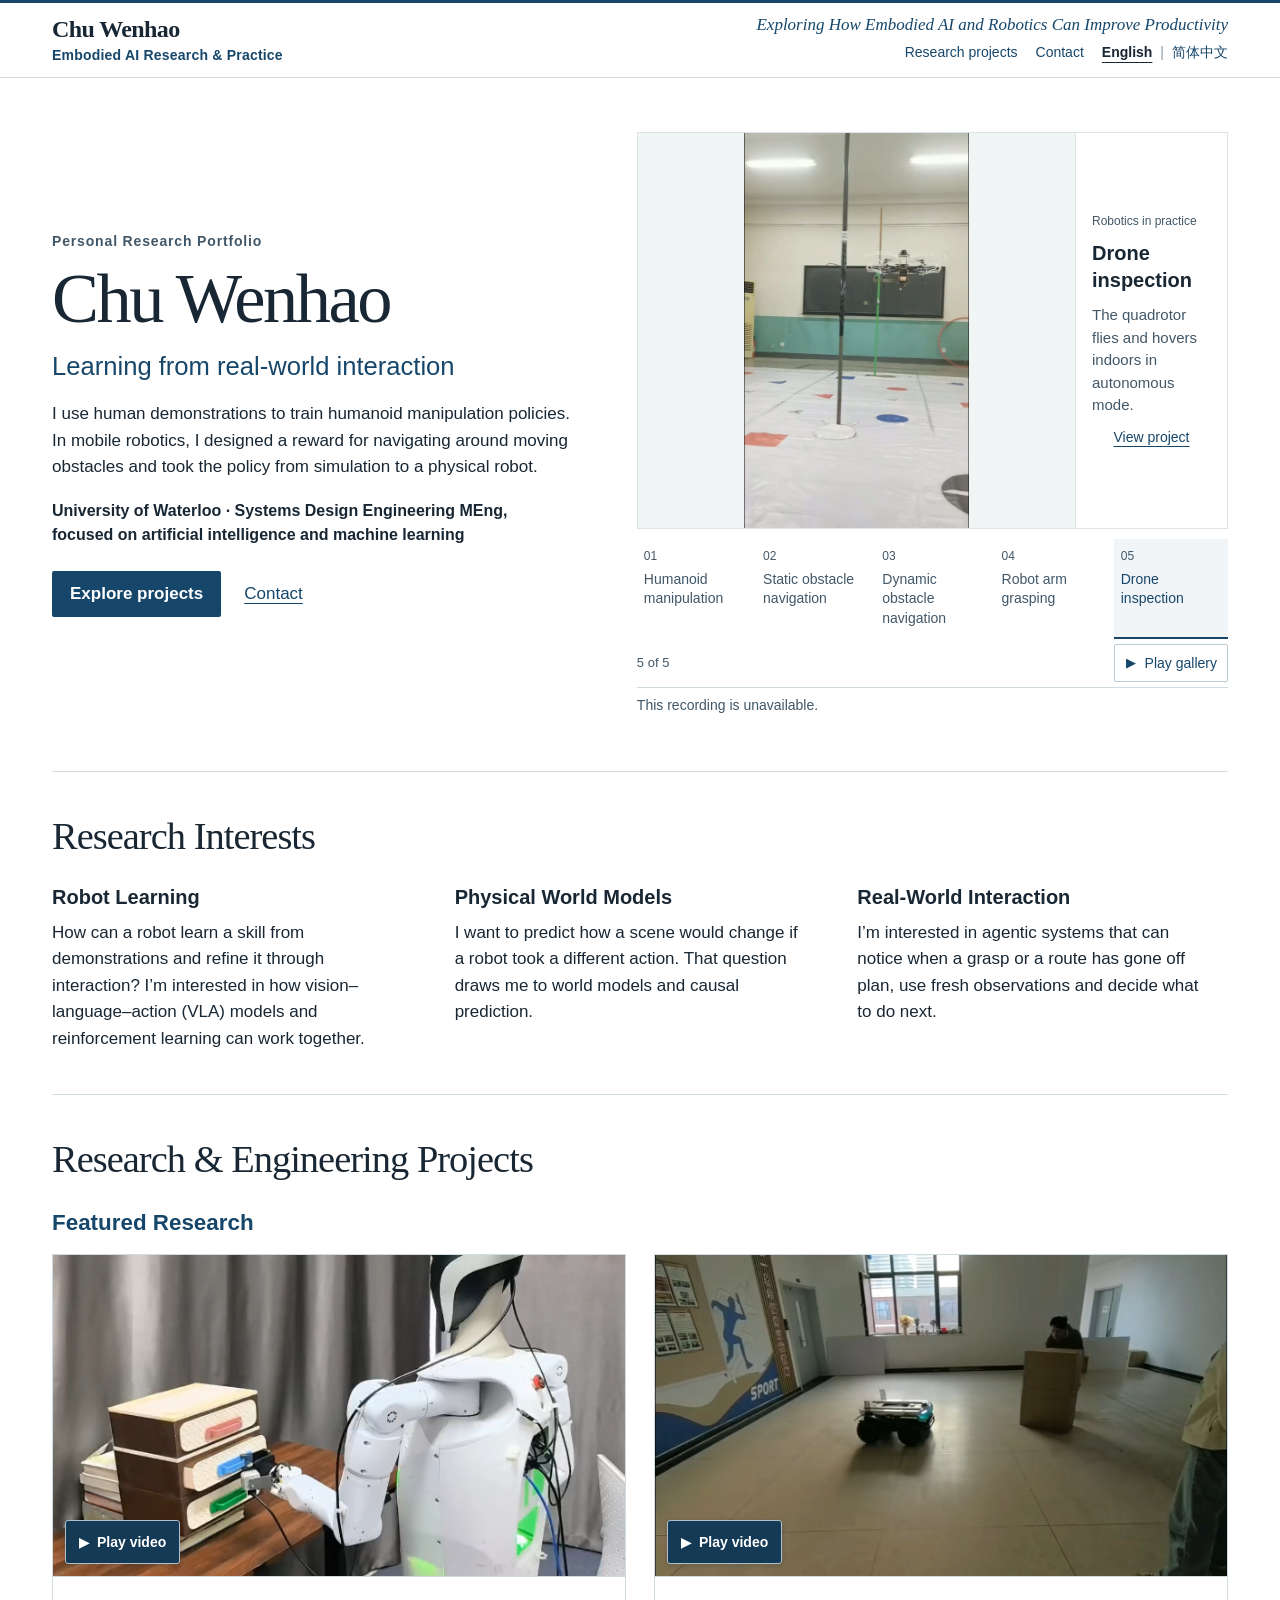
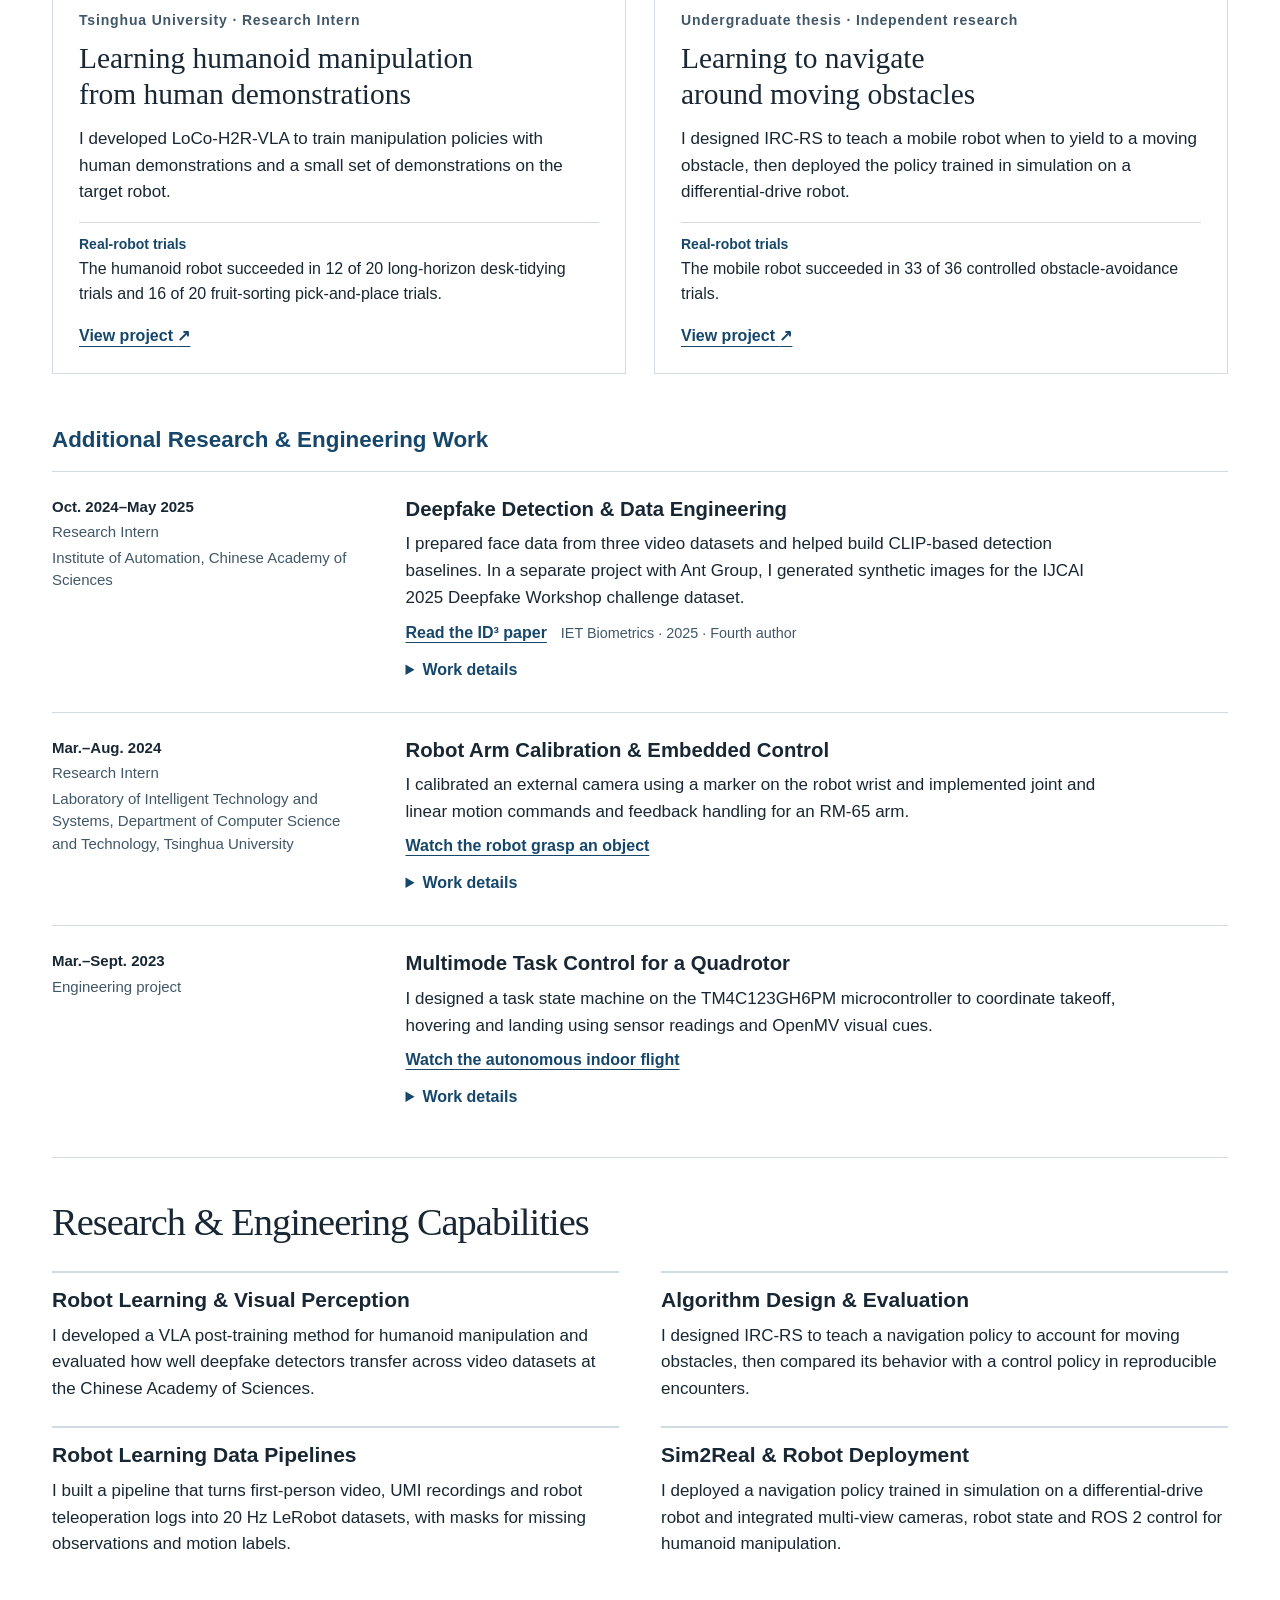
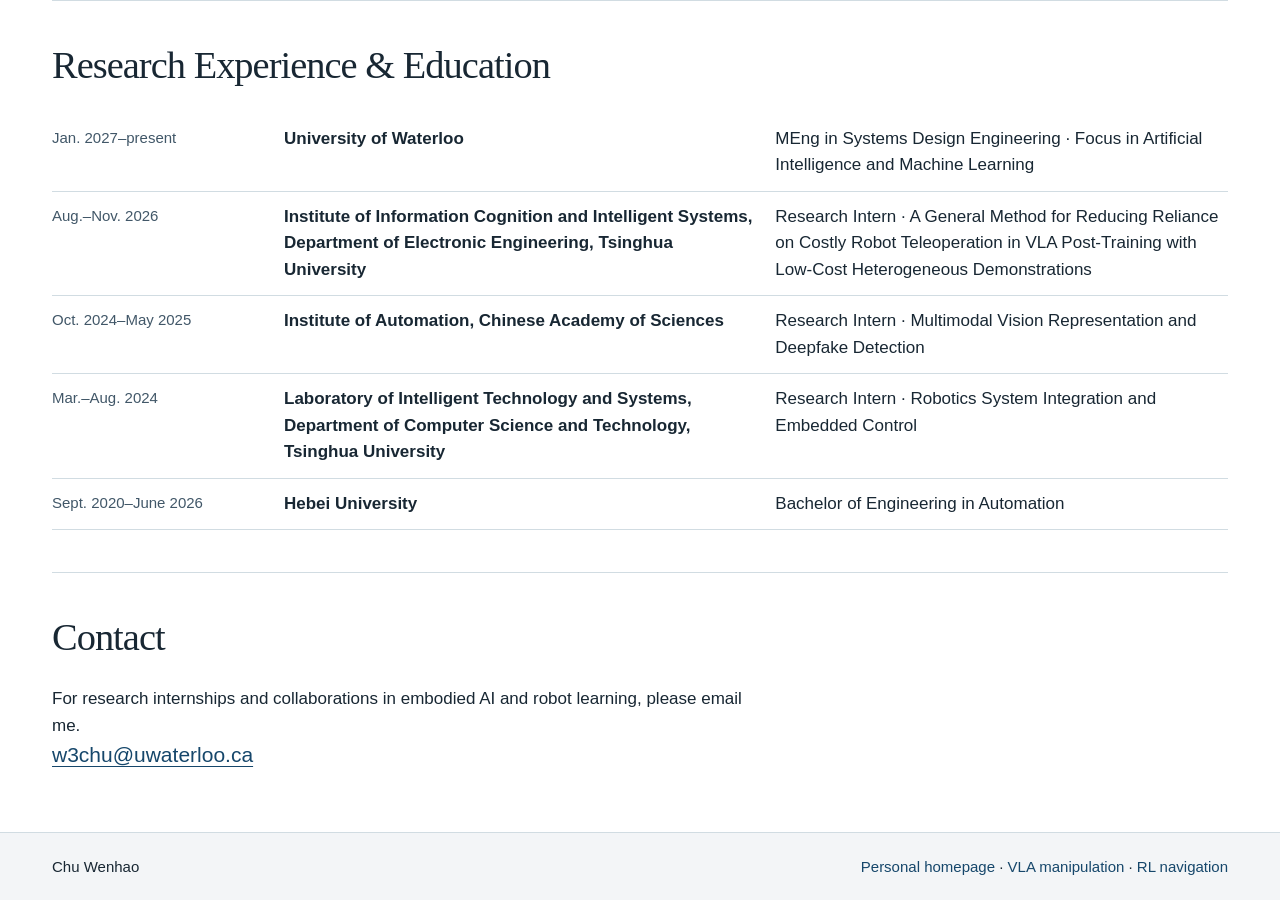
==== commit cc1ea671: "Clarify VLA task demands and separate demo length from evaluation" ====
--- a/site/index.html
+++ b/site/index.html
@@ -1 +1 @@
-<!doctype html><html lang="en"><head><meta charset="utf-8"><meta name="viewport" content="width=device-width,initial-scale=1"><title>Exploring How Embodied AI and Robotics Can Improve Productivity | Chu Wenhao</title><link rel="alternate" hreflang="en" href="index.html"><link rel="alternate" hreflang="zh-CN" href="zh/index.html"><link rel="stylesheet" href="assets/base.css"><link rel="stylesheet" href="assets/portfolio.css"><link rel="stylesheet" href="assets/gallery.css"><script defer src="assets/gallery.js"></script><script defer src="assets/portfolio.js"></script></head><body class="page-home"><a class="skip" href="#main">Skip to content</a><header class="masthead"><div class="wrap"><a class="brand" href="index.html"><span class="brand-name">Chu Wenhao</span><span class="brand-wordmark">Embodied AI Research &amp; Practice</span></a><div class="masthead-right"><p class="masthead-vision">Exploring How Embodied AI and Robotics Can Improve Productivity</p><nav class="navrow" aria-label="Main navigation"><a class="navhome" href="index.html#projects">Research projects</a><a class="navcontact" href="index.html#contact">Contact</a><span class="language"><a lang="en" data-lang="en" aria-current="page" href="index.html">English</a><span aria-hidden="true">|</span><a lang="zh-CN" data-lang="zh" href="zh/index.html">简体中文</a></span></nav></div></div></header><main class="wrap" id="main" tabindex="-1"><section class="hero" id="profile"><div><p class="kicker">Personal Research Portfolio</p><h1>Chu Wenhao</h1><p class="identity">Learning from real-world interaction</p><p class="bio">I use human demonstrations to train humanoid manipulation policies. In mobile robotics, I designed a reward for navigating around moving obstacles and took the policy from simulation to a physical robot.</p><p class="status">University of Waterloo · Systems Design Engineering MEng, focused on artificial intelligence and machine learning</p><div class="actions"><a class="button" href="#projects">Explore projects</a><a href="#contact">Contact</a></div></div><div class="research-gallery" data-gallery data-selected-scene="vla" data-orientation="landscape" aria-label="Robotics in practice"><span class="gallery-anchor" id="clip-vla" aria-hidden="true"></span><span class="gallery-anchor" id="clip-static_navigation" aria-hidden="true"></span><span class="gallery-anchor" id="clip-rl" aria-hidden="true"></span><span class="gallery-anchor" id="clip-grasp" aria-hidden="true"></span><span class="gallery-anchor" id="clip-drone" aria-hidden="true"></span><div class="gallery-stage" id="home-gallery-stage" tabindex="-1"><div class="gallery-screen"><video id="home-gallery-video" controls muted playsinline preload="none" poster="assets/posters/DEMO-DESK.jpg" aria-label="Humanoid manipulation"><source src="assets/gallery/manipulation.mp4" type="video/mp4"></video><img class="gallery-poster" src="assets/posters/DEMO-DESK.jpg" alt="A humanoid robot tidies objects on a desk." hidden></div><div class="gallery-detail"><p class="gallery-eyebrow">Robotics in practice</p><h3 class="gallery-title">Humanoid manipulation</h3><p class="gallery-scene">A humanoid robot tidies objects on a desk.</p><a class="gallery-project" href="projects/heterogeneous-vla/index.html">View project</a></div></div><div class="gallery-rail"><div class="scene-choices" aria-label="Choose a recording"><a class="scene-choice" id="home-gallery-choice-vla" data-key="vla" data-scene="vla" data-description="A humanoid robot tidies objects on a desk." data-title="Humanoid manipulation" data-clip="assets/gallery/manipulation.mp4" data-poster="assets/posters/DEMO-DESK.jpg" data-orientation="landscape" data-href="projects/heterogeneous-vla/index.html" href="assets/gallery/manipulation.mp4" data-active="true"><span class="scene-number" aria-hidden="true">01</span><span class="scene-label">Humanoid manipulation</span></a><a class="scene-choice" id="home-gallery-choice-static_navigation" data-key="static_navigation" data-scene="static_navigation" data-description="A mobile robot passes static obstacles." data-title="Static obstacle navigation" data-clip="assets/gallery/static-navigation.mp4" data-poster="assets/gallery/static-navigation.jpg" data-orientation="landscape" data-href="projects/rl-navigation/index.html" href="assets/gallery/static-navigation.mp4"><span class="scene-number" aria-hidden="true">02</span><span class="scene-label">Static obstacle navigation</span></a><a class="scene-choice" id="home-gallery-choice-rl" data-key="rl" data-scene="rl" data-description="A mobile robot responds to a moving obstacle." data-title="Dynamic obstacle navigation" data-clip="assets/gallery/navigation.mp4" data-poster="assets/navigation/robot-run.jpg" data-orientation="landscape" data-href="projects/rl-navigation/index.html" href="assets/gallery/navigation.mp4"><span class="scene-number" aria-hidden="true">03</span><span class="scene-label">Dynamic obstacle navigation</span></a><a class="scene-choice" id="home-gallery-choice-grasp" data-key="grasp" data-scene="grasp" data-description="A robot gripper holds and moves an object." data-title="Robot arm grasping" data-clip="assets/gallery/grasp.mp4" data-poster="assets/gallery/grasp.jpg" data-orientation="portrait" data-href="#work-arm" href="assets/gallery/grasp.mp4"><span class="scene-number" aria-hidden="true">04</span><span class="scene-label">Robot arm grasping</span></a><a class="scene-choice" id="home-gallery-choice-drone" data-key="drone" data-scene="drone" data-description="The quadrotor flies and hovers indoors in autonomous mode." data-title="Drone inspection" data-clip="assets/gallery/drone.mp4" data-poster="assets/gallery/drone.jpg" data-orientation="portrait" data-href="#work-flight" href="assets/gallery/drone.mp4"><span class="scene-number" aria-hidden="true">05</span><span class="scene-label">Drone inspection</span></a></div><div class="gallery-playback"><span class="gallery-position" aria-live="off"><span data-gallery-index>1</span> of 5</span><button class="scene-toggle" type="button" hidden data-play="Play gallery" data-pause="Pause gallery" data-play-clip="Play clip" data-pause-clip="Pause clip"><span class="scene-toggle-icon" aria-hidden="true">▶</span><span class="scene-toggle-label">Play gallery</span></button></div></div><p class="gallery-status" role="status" aria-live="polite" data-unavailable="This recording is unavailable."></p><noscript><p class="gallery-nojs">Choose a title to open its recording.</p></noscript></div></section><section id="interests" class="home-section"><h2>Research Interests</h2><div class="interests"><article><h3>Robot Learning</h3><p>How can a robot learn a skill from demonstrations and refine it through interaction? I’m interested in how vision–language–action (VLA) models and reinforcement learning can work together.</p></article><article><h3>Physical World Models</h3><p>I want to predict how a scene would change if a robot took a different action. That question draws me to world models and causal prediction.</p></article><article><h3>Real-World Interaction</h3><p>I’m interested in agentic systems that can notice when a grasp or a route has gone off plan, use fresh observations and decide what to do next.</p></article></div></section><section id="projects" class="home-section"><h2>Research & Engineering Projects</h2><h3 class="project-group-heading">Featured Research</h3><div class="projects"><article class="project-card"><figure class="recording" data-media="DEMO-DESK" data-source="assets/videos/DEMO-DESK.mp4"><noscript><a href="assets/videos/DEMO-DESK.mp4">Play video</a></noscript><div class="frame"><img class="photo" src="assets/posters/DEMO-DESK.jpg" width="1600" height="710" alt="Humanoid robot handling a book during desk tidying" loading="lazy"><button type="button" hidden aria-label="Play video · Humanoid robot tidying a desk"><span aria-hidden="true">▶</span>Play video</button></div></figure><div class="project-body"><p class="kicker">Tsinghua University · Research Intern</p><h4 class="project-card-title">Learning humanoid manipulation from human demonstrations</h4><p>I developed LoCo-H2R-VLA to train manipulation policies with human demonstrations and a small set of demonstrations on the target robot.</p><p class="card-finding"><strong>Real-robot trials</strong>The humanoid tidied the desk in 12 of 20 trials and sorted fruit in 16 of 20.</p><a class="project-link" href="projects/heterogeneous-vla/index.html">View project <span aria-hidden="true">↗</span></a></div></article><article class="project-card"><figure class="recording" data-media="RL-REAL" data-source="assets/videos/RL-REAL.mp4"><noscript><a href="assets/videos/RL-REAL.mp4">Play video</a></noscript><div class="frame"><img class="photo" src="assets/navigation/robot-run.jpg" alt="Mobile robot navigating around a moving obstacle" loading="lazy"><button type="button" hidden aria-label="Play video · Mobile robot navigating around a moving obstacle"><span aria-hidden="true">▶</span>Play video</button></div></figure><div class="project-body"><p class="kicker">Undergraduate thesis · Independent research</p><h4 class="project-card-title">Learning to navigate around moving obstacles</h4><p>I designed IRC-RS to teach a mobile robot when to yield to a moving obstacle, then deployed the policy trained in simulation on a differential-drive robot.</p><p class="card-finding"><strong>Real-robot trials</strong>The mobile robot succeeded in 33 of 36 controlled obstacle-avoidance trials.</p><a class="project-link" href="projects/rl-navigation/index.html">View project <span aria-hidden="true">↗</span></a></div></article></div><section id="additional-work" aria-labelledby="additional-work-title"><h3 class="project-group-heading" id="additional-work-title">Additional Research & Engineering Work</h3><article class="work-entry" data-work-entry id="work-deepfake" aria-labelledby="work-deepfake-title"><div class="work-meta"><p class="work-date">Oct. 2024–May 2025</p><p>Research Intern</p><p>Institute of Automation, Chinese Academy of Sciences</p></div><div class="work-body"><h4 id="work-deepfake-title">Deepfake Detection &amp; Data Engineering</h4><p>I prepared face data from three video datasets and helped build CLIP-based detection baselines. In a separate project with Ant Group, I generated synthetic images for the IJCAI 2025 Deepfake Workshop challenge dataset.</p><div class="work-action"><a href="https://doi.org/10.1049/bme2/3764746">Read the ID³ paper</a><span class="work-citation">IET Biometrics · 2025 · Fourth author</span></div><details id="work-deepfake-details"><summary aria-label="Work details · Deepfake Detection &amp; Data Engineering">Work details</summary><div class="work-notes"><dl><div><dt>Detection experiments</dt><dd>I aligned faces in Celeb-DF, DFDC and DeeperForensics and kept each sample linked to its source video. On Celeb-DF, I compared detection baselines built with different visual backbones.</dd></div><div><dt>Dataset development with Ant Group</dt><dd>I deployed RDDM and StyleGAN-XL and wrote multi-GPU inference scripts to generate and organize synthetic images for the challenge.</dd></div></dl><a href="https://deepfake-workshop-ijcai2025.github.io/main/organizers.html">Workshop acknowledgments</a></div></details></div></article><article class="work-entry" data-work-entry id="work-arm" aria-labelledby="work-arm-title"><div class="work-meta"><p class="work-date">Mar.–Aug. 2024</p><p>Research Intern</p><p>Laboratory of Intelligent Technology and Systems, Department of Computer Science and Technology, Tsinghua University</p></div><div class="work-body"><h4 id="work-arm-title">Robot Arm Calibration &amp; Embedded Control</h4><p>I calibrated an external camera using a marker on the robot wrist and implemented joint and linear motion commands and feedback handling for an RM-65 arm.</p><div class="work-action"><a data-gallery-target="grasp" href="assets/gallery/grasp.mp4">Watch the robot grasp an object</a></div><details id="work-arm-details"><summary aria-label="Work details · Robot Arm Calibration &amp; Embedded Control">Work details</summary><div class="work-notes"><dl><div><dt>Camera calibration &amp; motion interfaces</dt><dd>I matched RealSense D435i observations of an ArUco marker with the corresponding end-effector poses for eye-to-hand calibration. On a Raspberry Pi, I implemented MoveJ and MoveL commands and parsed controller feedback.</dd></div><div><dt>Embedded gripper control</dt><dd>I wrote serial communication and GPIO control code in C on a Loongson 2K1000 running ReWorks, and used the serial interface to command the gripper.</dd></div></dl></div></details></div></article><article class="work-entry" data-work-entry id="work-flight" aria-labelledby="work-flight-title"><div class="work-meta"><p class="work-date">Mar.–Sept. 2023</p><p>Engineering project</p></div><div class="work-body"><h4 id="work-flight-title">Multimode Task Control for a Quadrotor</h4><p>I designed a task state machine on the TM4C123GH6PM microcontroller to coordinate takeoff, hovering and landing using sensor readings and OpenMV visual cues.</p><div class="work-action"><a data-gallery-target="drone" href="assets/gallery/drone.mp4">Watch the autonomous indoor flight</a></div><details id="work-flight-details"><summary aria-label="Work details · Multimode Task Control for a Quadrotor">Work details</summary><div class="work-notes"><dl><div><dt>Flight stabilization</dt><dd>I used a complementary filter to estimate attitude from sensor readings and PID feedback to stabilize the quadrotor.</dd></div><div><dt>Task and mode switching</dt><dd>I implemented transitions between flight states and supported switching between manual and autonomous modes. The recording shows the quadrotor flying and hovering indoors in autonomous mode.</dd></div></dl></div></details></div></article></section></section><section id="capabilities" class="home-section"><h2>Research & Engineering Capabilities</h2><div class="cap-grid"><article><h3>Robot Learning &amp; Visual Perception</h3><p>I developed a VLA post-training method for humanoid manipulation and evaluated how well deepfake detectors transfer across video datasets at the Chinese Academy of Sciences.</p></article><article><h3>Algorithm Design &amp; Evaluation</h3><p>I designed IRC-RS to teach a navigation policy to account for moving obstacles, then compared its behavior with a control policy in reproducible encounters.</p></article><article><h3>Robot Learning Data Pipelines</h3><p>I built a pipeline that turns first-person video, UMI recordings and robot teleoperation logs into 20 Hz LeRobot datasets, with masks for missing observations and motion labels.</p></article><article><h3>Sim2Real &amp; Robot Deployment</h3><p>I deployed a navigation policy trained in simulation on a differential-drive robot and integrated multi-view cameras, robot state and ROS 2 control for humanoid manipulation.</p></article></div></section><section id="experience" class="home-section"><h2>Research Experience & Education</h2><ul class="timeline"><li><span class="date">Jan. 2027–present</span><span class="org">University of Waterloo</span><span>MEng in Systems Design Engineering · Focus in Artificial Intelligence and Machine Learning</span></li><li><span class="date">Aug.–Nov. 2026</span><span class="org">Institute of Information Cognition and Intelligent Systems, Department of Electronic Engineering, Tsinghua University</span><span>Research Intern · A General Method for Reducing Reliance on Costly Robot Teleoperation in VLA Post-Training with Low-Cost Heterogeneous Demonstrations</span></li><li><span class="date">Oct. 2024–May 2025</span><span class="org">Institute of Automation, Chinese Academy of Sciences</span><span>Research Intern · Multimodal Vision Representation and Deepfake Detection</span></li><li><span class="date">Mar.–Aug. 2024</span><span class="org">Laboratory of Intelligent Technology and Systems, Department of Computer Science and Technology, Tsinghua University</span><span>Research Intern · Robotics System Integration and Embedded Control</span></li><li><span class="date">Sept. 2020–June 2026</span><span class="org">Hebei University</span><span>Bachelor of Engineering in Automation</span></li></ul></section><section id="contact" class="home-section"><h2>Contact</h2><div class="contact-grid"><div><p>For research internships and collaborations in embodied AI and robot learning, please email me.</p><a class="email" href="mailto:w3chu@uwaterloo.ca">w3chu@uwaterloo.ca</a> </div></div></section></main><footer><div class="wrap"><span>Chu Wenhao</span><nav aria-label="Footer navigation"><a href="index.html">Personal homepage</a> · <a href="projects/heterogeneous-vla/index.html">VLA manipulation</a> · <a href="projects/rl-navigation/index.html">RL navigation</a></nav></div></footer></body></html>+<!doctype html><html lang="en"><head><meta charset="utf-8"><meta name="viewport" content="width=device-width,initial-scale=1"><title>Exploring How Embodied AI and Robotics Can Improve Productivity | Chu Wenhao</title><link rel="alternate" hreflang="en" href="index.html"><link rel="alternate" hreflang="zh-CN" href="zh/index.html"><link rel="stylesheet" href="assets/base.css"><link rel="stylesheet" href="assets/portfolio.css"><link rel="stylesheet" href="assets/gallery.css"><script defer src="assets/gallery.js"></script><script defer src="assets/portfolio.js"></script></head><body class="page-home"><a class="skip" href="#main">Skip to content</a><header class="masthead"><div class="wrap"><a class="brand" href="index.html"><span class="brand-name">Chu Wenhao</span><span class="brand-wordmark">Embodied AI Research &amp; Practice</span></a><div class="masthead-right"><p class="masthead-vision">Exploring How Embodied AI and Robotics Can Improve Productivity</p><nav class="navrow" aria-label="Main navigation"><a class="navhome" href="index.html#projects">Research projects</a><a class="navcontact" href="index.html#contact">Contact</a><span class="language"><a lang="en" data-lang="en" aria-current="page" href="index.html">English</a><span aria-hidden="true">|</span><a lang="zh-CN" data-lang="zh" href="zh/index.html">简体中文</a></span></nav></div></div></header><main class="wrap" id="main" tabindex="-1"><section class="hero" id="profile"><div><p class="kicker">Personal Research Portfolio</p><h1>Chu Wenhao</h1><p class="identity">Learning from real-world interaction</p><p class="bio">I use human demonstrations to train humanoid manipulation policies. In mobile robotics, I designed a reward for navigating around moving obstacles and took the policy from simulation to a physical robot.</p><p class="status">University of Waterloo · Systems Design Engineering MEng, focused on artificial intelligence and machine learning</p><div class="actions"><a class="button" href="#projects">Explore projects</a><a href="#contact">Contact</a></div></div><div class="research-gallery" data-gallery data-selected-scene="vla" data-orientation="landscape" aria-label="Robotics in practice"><span class="gallery-anchor" id="clip-vla" aria-hidden="true"></span><span class="gallery-anchor" id="clip-static_navigation" aria-hidden="true"></span><span class="gallery-anchor" id="clip-rl" aria-hidden="true"></span><span class="gallery-anchor" id="clip-grasp" aria-hidden="true"></span><span class="gallery-anchor" id="clip-drone" aria-hidden="true"></span><div class="gallery-stage" id="home-gallery-stage" tabindex="-1"><div class="gallery-screen"><video id="home-gallery-video" controls muted playsinline preload="none" poster="assets/posters/DEMO-DESK.jpg" aria-label="Humanoid manipulation"><source src="assets/gallery/manipulation.mp4" type="video/mp4"></video><img class="gallery-poster" src="assets/posters/DEMO-DESK.jpg" alt="A humanoid robot tidies objects on a desk." hidden></div><div class="gallery-detail"><p class="gallery-eyebrow">Robotics in practice</p><h3 class="gallery-title">Humanoid manipulation</h3><p class="gallery-scene">A humanoid robot tidies objects on a desk.</p><a class="gallery-project" href="projects/heterogeneous-vla/index.html">View project</a></div></div><div class="gallery-rail"><div class="scene-choices" aria-label="Choose a recording"><a class="scene-choice" id="home-gallery-choice-vla" data-key="vla" data-scene="vla" data-description="A humanoid robot tidies objects on a desk." data-title="Humanoid manipulation" data-clip="assets/gallery/manipulation.mp4" data-poster="assets/posters/DEMO-DESK.jpg" data-orientation="landscape" data-href="projects/heterogeneous-vla/index.html" href="assets/gallery/manipulation.mp4" data-active="true"><span class="scene-number" aria-hidden="true">01</span><span class="scene-label">Humanoid manipulation</span></a><a class="scene-choice" id="home-gallery-choice-static_navigation" data-key="static_navigation" data-scene="static_navigation" data-description="A mobile robot passes static obstacles." data-title="Static obstacle navigation" data-clip="assets/gallery/static-navigation.mp4" data-poster="assets/gallery/static-navigation.jpg" data-orientation="landscape" data-href="projects/rl-navigation/index.html" href="assets/gallery/static-navigation.mp4"><span class="scene-number" aria-hidden="true">02</span><span class="scene-label">Static obstacle navigation</span></a><a class="scene-choice" id="home-gallery-choice-rl" data-key="rl" data-scene="rl" data-description="A mobile robot responds to a moving obstacle." data-title="Dynamic obstacle navigation" data-clip="assets/gallery/navigation.mp4" data-poster="assets/navigation/robot-run.jpg" data-orientation="landscape" data-href="projects/rl-navigation/index.html" href="assets/gallery/navigation.mp4"><span class="scene-number" aria-hidden="true">03</span><span class="scene-label">Dynamic obstacle navigation</span></a><a class="scene-choice" id="home-gallery-choice-grasp" data-key="grasp" data-scene="grasp" data-description="A robot gripper holds and moves an object." data-title="Robot arm grasping" data-clip="assets/gallery/grasp.mp4" data-poster="assets/gallery/grasp.jpg" data-orientation="portrait" data-href="#work-arm" href="assets/gallery/grasp.mp4"><span class="scene-number" aria-hidden="true">04</span><span class="scene-label">Robot arm grasping</span></a><a class="scene-choice" id="home-gallery-choice-drone" data-key="drone" data-scene="drone" data-description="The quadrotor flies and hovers indoors in autonomous mode." data-title="Drone inspection" data-clip="assets/gallery/drone.mp4" data-poster="assets/gallery/drone.jpg" data-orientation="portrait" data-href="#work-flight" href="assets/gallery/drone.mp4"><span class="scene-number" aria-hidden="true">05</span><span class="scene-label">Drone inspection</span></a></div><div class="gallery-playback"><span class="gallery-position" aria-live="off"><span data-gallery-index>1</span> of 5</span><button class="scene-toggle" type="button" hidden data-play="Play gallery" data-pause="Pause gallery" data-play-clip="Play clip" data-pause-clip="Pause clip"><span class="scene-toggle-icon" aria-hidden="true">▶</span><span class="scene-toggle-label">Play gallery</span></button></div></div><p class="gallery-status" role="status" aria-live="polite" data-unavailable="This recording is unavailable."></p><noscript><p class="gallery-nojs">Choose a title to open its recording.</p></noscript></div></section><section id="interests" class="home-section"><h2>Research Interests</h2><div class="interests"><article><h3>Robot Learning</h3><p>How can a robot learn a skill from demonstrations and refine it through interaction? I’m interested in how vision–language–action (VLA) models and reinforcement learning can work together.</p></article><article><h3>Physical World Models</h3><p>I want to predict how a scene would change if a robot took a different action. That question draws me to world models and causal prediction.</p></article><article><h3>Real-World Interaction</h3><p>I’m interested in agentic systems that can notice when a grasp or a route has gone off plan, use fresh observations and decide what to do next.</p></article></div></section><section id="projects" class="home-section"><h2>Research & Engineering Projects</h2><h3 class="project-group-heading">Featured Research</h3><div class="projects"><article class="project-card"><figure class="recording" data-media="DEMO-DESK" data-source="assets/videos/DEMO-DESK.mp4"><noscript><a href="assets/videos/DEMO-DESK.mp4">Play video</a></noscript><div class="frame"><img class="photo" src="assets/posters/DEMO-DESK.jpg" width="1600" height="710" alt="Humanoid robot handling a book during desk tidying" loading="lazy"><button type="button" hidden aria-label="Play video · Humanoid robot tidying a desk"><span aria-hidden="true">▶</span>Play video</button></div></figure><div class="project-body"><p class="kicker">Tsinghua University · Research Intern</p><h4 class="project-card-title">Learning humanoid manipulation from human demonstrations</h4><p>I developed LoCo-H2R-VLA to train manipulation policies with human demonstrations and a small set of demonstrations on the target robot.</p><p class="card-finding"><strong>Real-robot trials</strong>The humanoid robot succeeded in 12 of 20 long-horizon desk-tidying trials and 16 of 20 fruit-sorting pick-and-place trials.</p><a class="project-link" href="projects/heterogeneous-vla/index.html">View project <span aria-hidden="true">↗</span></a></div></article><article class="project-card"><figure class="recording" data-media="RL-REAL" data-source="assets/videos/RL-REAL.mp4"><noscript><a href="assets/videos/RL-REAL.mp4">Play video</a></noscript><div class="frame"><img class="photo" src="assets/navigation/robot-run.jpg" alt="Mobile robot navigating around a moving obstacle" loading="lazy"><button type="button" hidden aria-label="Play video · Mobile robot navigating around a moving obstacle"><span aria-hidden="true">▶</span>Play video</button></div></figure><div class="project-body"><p class="kicker">Undergraduate thesis · Independent research</p><h4 class="project-card-title">Learning to navigate around moving obstacles</h4><p>I designed IRC-RS to teach a mobile robot when to yield to a moving obstacle, then deployed the policy trained in simulation on a differential-drive robot.</p><p class="card-finding"><strong>Real-robot trials</strong>The mobile robot succeeded in 33 of 36 controlled obstacle-avoidance trials.</p><a class="project-link" href="projects/rl-navigation/index.html">View project <span aria-hidden="true">↗</span></a></div></article></div><section id="additional-work" aria-labelledby="additional-work-title"><h3 class="project-group-heading" id="additional-work-title">Additional Research & Engineering Work</h3><article class="work-entry" data-work-entry id="work-deepfake" aria-labelledby="work-deepfake-title"><div class="work-meta"><p class="work-date">Oct. 2024–May 2025</p><p>Research Intern</p><p>Institute of Automation, Chinese Academy of Sciences</p></div><div class="work-body"><h4 id="work-deepfake-title">Deepfake Detection &amp; Data Engineering</h4><p>I prepared face data from three video datasets and helped build CLIP-based detection baselines. In a separate project with Ant Group, I generated synthetic images for the IJCAI 2025 Deepfake Workshop challenge dataset.</p><div class="work-action"><a href="https://doi.org/10.1049/bme2/3764746">Read the ID³ paper</a><span class="work-citation">IET Biometrics · 2025 · Fourth author</span></div><details id="work-deepfake-details"><summary aria-label="Work details · Deepfake Detection &amp; Data Engineering">Work details</summary><div class="work-notes"><dl><div><dt>Detection experiments</dt><dd>I aligned faces in Celeb-DF, DFDC and DeeperForensics and kept each sample linked to its source video. On Celeb-DF, I compared detection baselines built with different visual backbones.</dd></div><div><dt>Dataset development with Ant Group</dt><dd>I deployed RDDM and StyleGAN-XL and wrote multi-GPU inference scripts to generate and organize synthetic images for the challenge.</dd></div></dl><a href="https://deepfake-workshop-ijcai2025.github.io/main/organizers.html">Workshop acknowledgments</a></div></details></div></article><article class="work-entry" data-work-entry id="work-arm" aria-labelledby="work-arm-title"><div class="work-meta"><p class="work-date">Mar.–Aug. 2024</p><p>Research Intern</p><p>Laboratory of Intelligent Technology and Systems, Department of Computer Science and Technology, Tsinghua University</p></div><div class="work-body"><h4 id="work-arm-title">Robot Arm Calibration &amp; Embedded Control</h4><p>I calibrated an external camera using a marker on the robot wrist and implemented joint and linear motion commands and feedback handling for an RM-65 arm.</p><div class="work-action"><a data-gallery-target="grasp" href="assets/gallery/grasp.mp4">Watch the robot grasp an object</a></div><details id="work-arm-details"><summary aria-label="Work details · Robot Arm Calibration &amp; Embedded Control">Work details</summary><div class="work-notes"><dl><div><dt>Camera calibration &amp; motion interfaces</dt><dd>I matched RealSense D435i observations of an ArUco marker with the corresponding end-effector poses for eye-to-hand calibration. On a Raspberry Pi, I implemented MoveJ and MoveL commands and parsed controller feedback.</dd></div><div><dt>Embedded gripper control</dt><dd>I wrote serial communication and GPIO control code in C on a Loongson 2K1000 running ReWorks, and used the serial interface to command the gripper.</dd></div></dl></div></details></div></article><article class="work-entry" data-work-entry id="work-flight" aria-labelledby="work-flight-title"><div class="work-meta"><p class="work-date">Mar.–Sept. 2023</p><p>Engineering project</p></div><div class="work-body"><h4 id="work-flight-title">Multimode Task Control for a Quadrotor</h4><p>I designed a task state machine on the TM4C123GH6PM microcontroller to coordinate takeoff, hovering and landing using sensor readings and OpenMV visual cues.</p><div class="work-action"><a data-gallery-target="drone" href="assets/gallery/drone.mp4">Watch the autonomous indoor flight</a></div><details id="work-flight-details"><summary aria-label="Work details · Multimode Task Control for a Quadrotor">Work details</summary><div class="work-notes"><dl><div><dt>Flight stabilization</dt><dd>I used a complementary filter to estimate attitude from sensor readings and PID feedback to stabilize the quadrotor.</dd></div><div><dt>Task and mode switching</dt><dd>I implemented transitions between flight states and supported switching between manual and autonomous modes. The recording shows the quadrotor flying and hovering indoors in autonomous mode.</dd></div></dl></div></details></div></article></section></section><section id="capabilities" class="home-section"><h2>Research & Engineering Capabilities</h2><div class="cap-grid"><article><h3>Robot Learning &amp; Visual Perception</h3><p>I developed a VLA post-training method for humanoid manipulation and evaluated how well deepfake detectors transfer across video datasets at the Chinese Academy of Sciences.</p></article><article><h3>Algorithm Design &amp; Evaluation</h3><p>I designed IRC-RS to teach a navigation policy to account for moving obstacles, then compared its behavior with a control policy in reproducible encounters.</p></article><article><h3>Robot Learning Data Pipelines</h3><p>I built a pipeline that turns first-person video, UMI recordings and robot teleoperation logs into 20 Hz LeRobot datasets, with masks for missing observations and motion labels.</p></article><article><h3>Sim2Real &amp; Robot Deployment</h3><p>I deployed a navigation policy trained in simulation on a differential-drive robot and integrated multi-view cameras, robot state and ROS 2 control for humanoid manipulation.</p></article></div></section><section id="experience" class="home-section"><h2>Research Experience & Education</h2><ul class="timeline"><li><span class="date">Jan. 2027–present</span><span class="org">University of Waterloo</span><span>MEng in Systems Design Engineering · Focus in Artificial Intelligence and Machine Learning</span></li><li><span class="date">Aug.–Nov. 2026</span><span class="org">Institute of Information Cognition and Intelligent Systems, Department of Electronic Engineering, Tsinghua University</span><span>Research Intern · A General Method for Reducing Reliance on Costly Robot Teleoperation in VLA Post-Training with Low-Cost Heterogeneous Demonstrations</span></li><li><span class="date">Oct. 2024–May 2025</span><span class="org">Institute of Automation, Chinese Academy of Sciences</span><span>Research Intern · Multimodal Vision Representation and Deepfake Detection</span></li><li><span class="date">Mar.–Aug. 2024</span><span class="org">Laboratory of Intelligent Technology and Systems, Department of Computer Science and Technology, Tsinghua University</span><span>Research Intern · Robotics System Integration and Embedded Control</span></li><li><span class="date">Sept. 2020–June 2026</span><span class="org">Hebei University</span><span>Bachelor of Engineering in Automation</span></li></ul></section><section id="contact" class="home-section"><h2>Contact</h2><div class="contact-grid"><div><p>For research internships and collaborations in embodied AI and robot learning, please email me.</p><a class="email" href="mailto:w3chu@uwaterloo.ca">w3chu@uwaterloo.ca</a> </div></div></section></main><footer><div class="wrap"><span>Chu Wenhao</span><nav aria-label="Footer navigation"><a href="index.html">Personal homepage</a> · <a href="projects/heterogeneous-vla/index.html">VLA manipulation</a> · <a href="projects/rl-navigation/index.html">RL navigation</a></nav></div></footer></body></html>
--- a/site/assets/portfolio.css
+++ b/site/assets/portfolio.css
@@ -126,6 +126,7 @@
 .recording .frame button[hidden] { display:none; }
 .recording .frame button:focus-visible { outline:3px solid #6eafe2; outline-offset:2px; }
 .recording figcaption { color:var(--ink); font-size:15px; line-height:1.5; overflow-wrap:anywhere; }
+.demo-grid .demo-duration { display:inline-block; white-space:nowrap; }
 .sources .frame button { left:8px; bottom:8px; max-width:calc(100% - 16px); padding:8px 11px; font-size:13px; }
 .article-section > .recording { max-width:790px; margin-top:17px; }
 .demo-grid,.media-pair { align-items:start; }
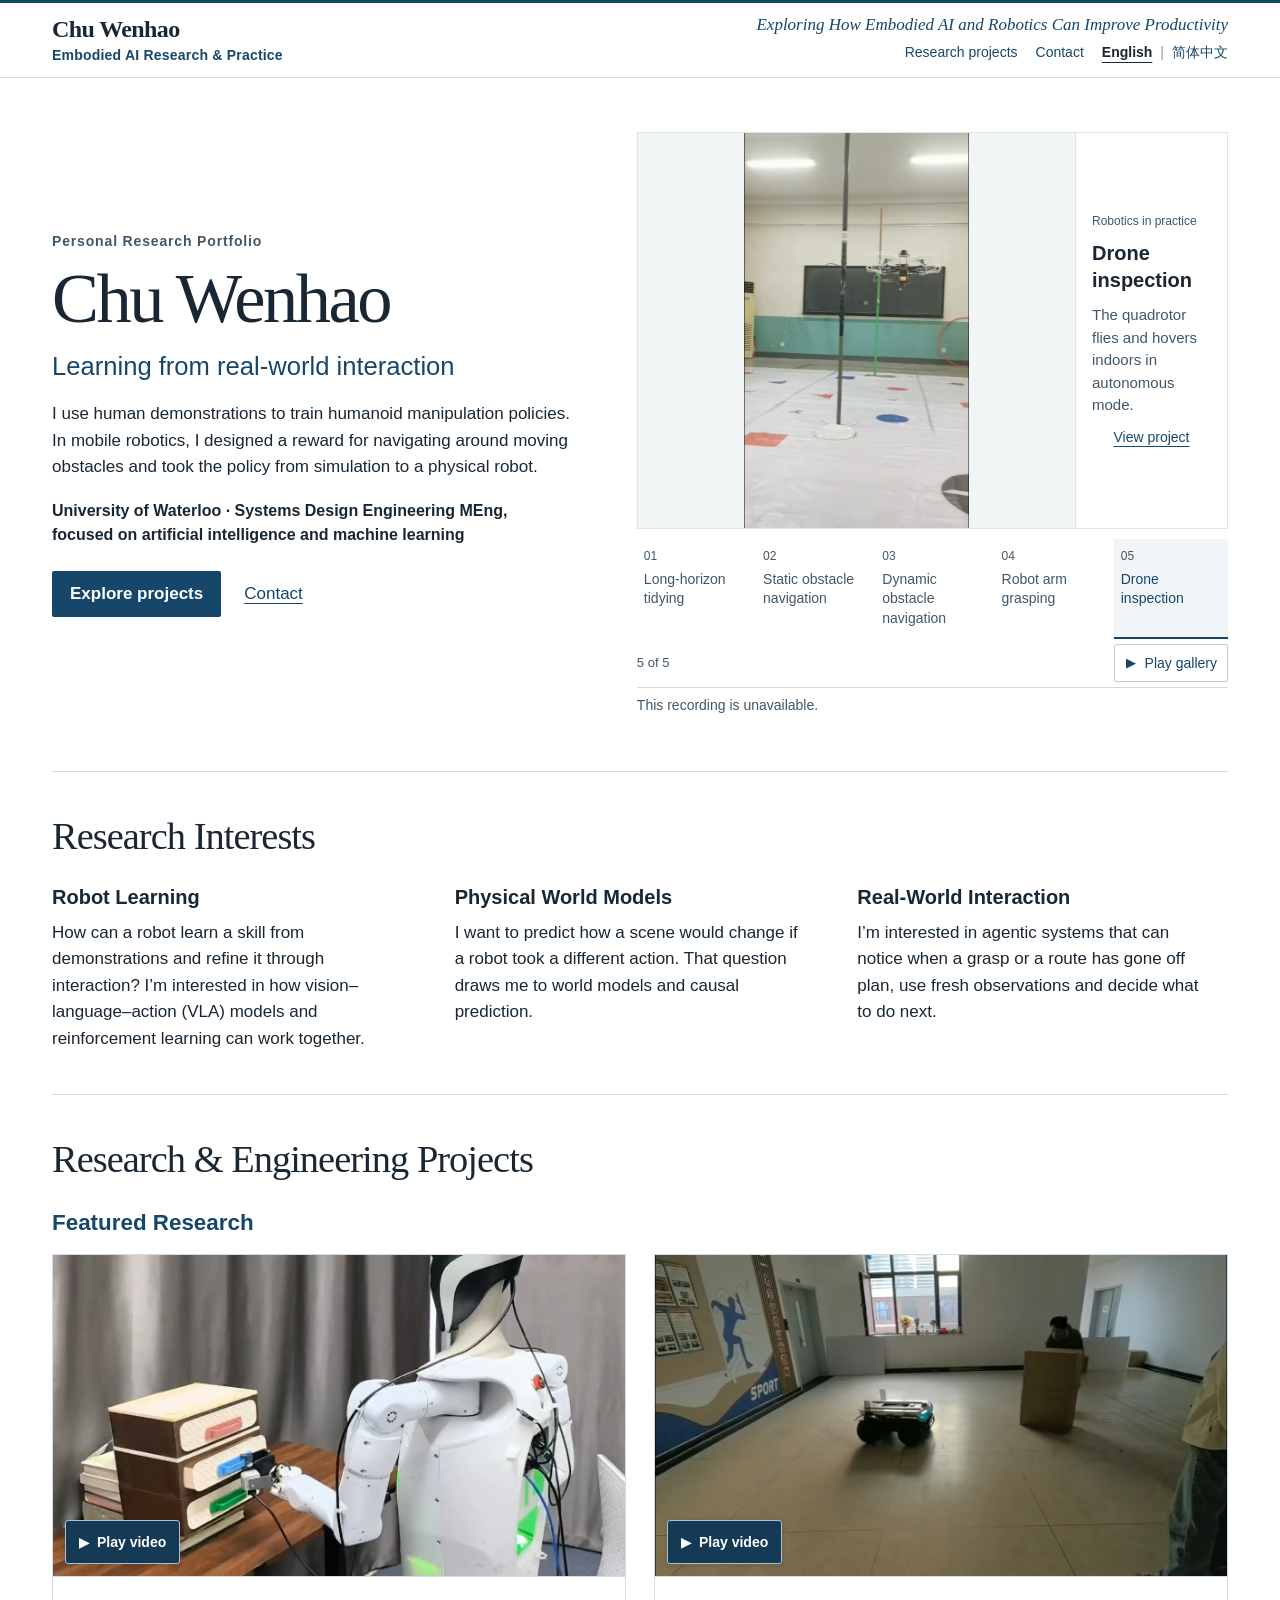
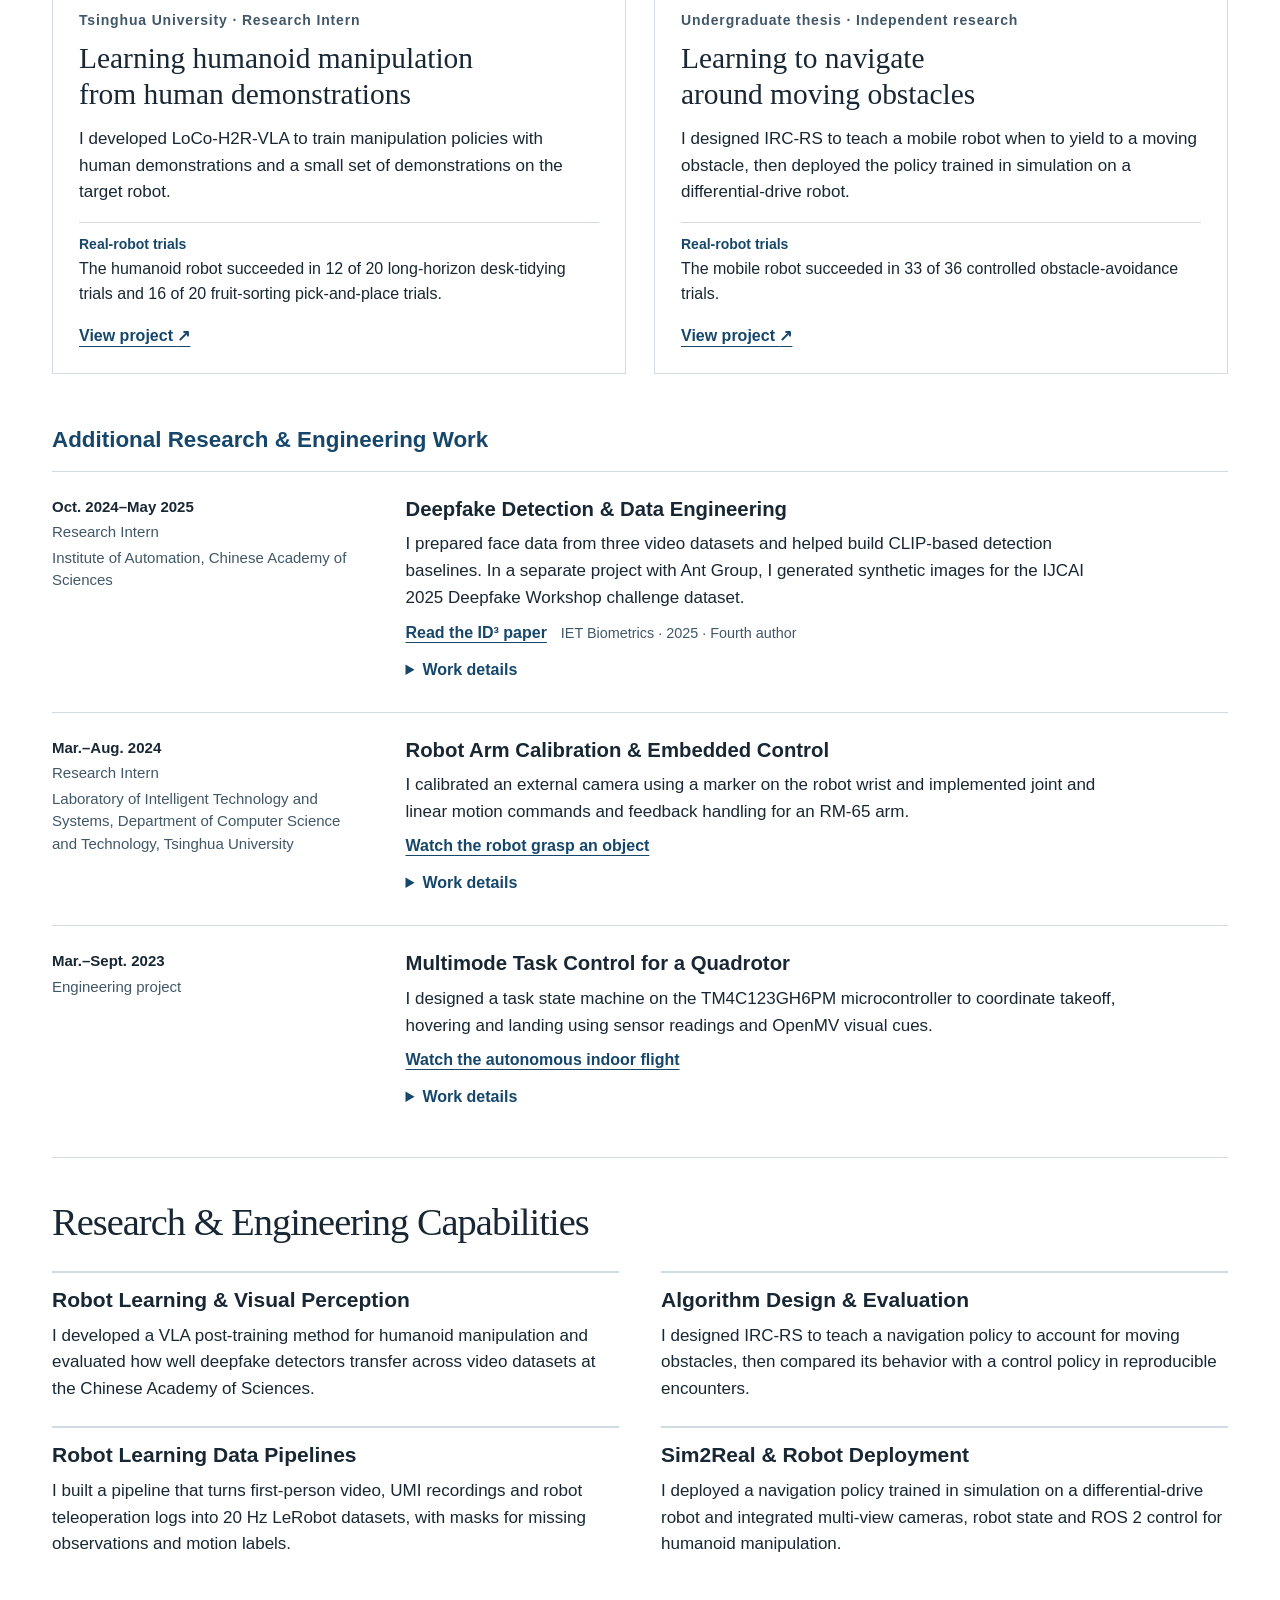
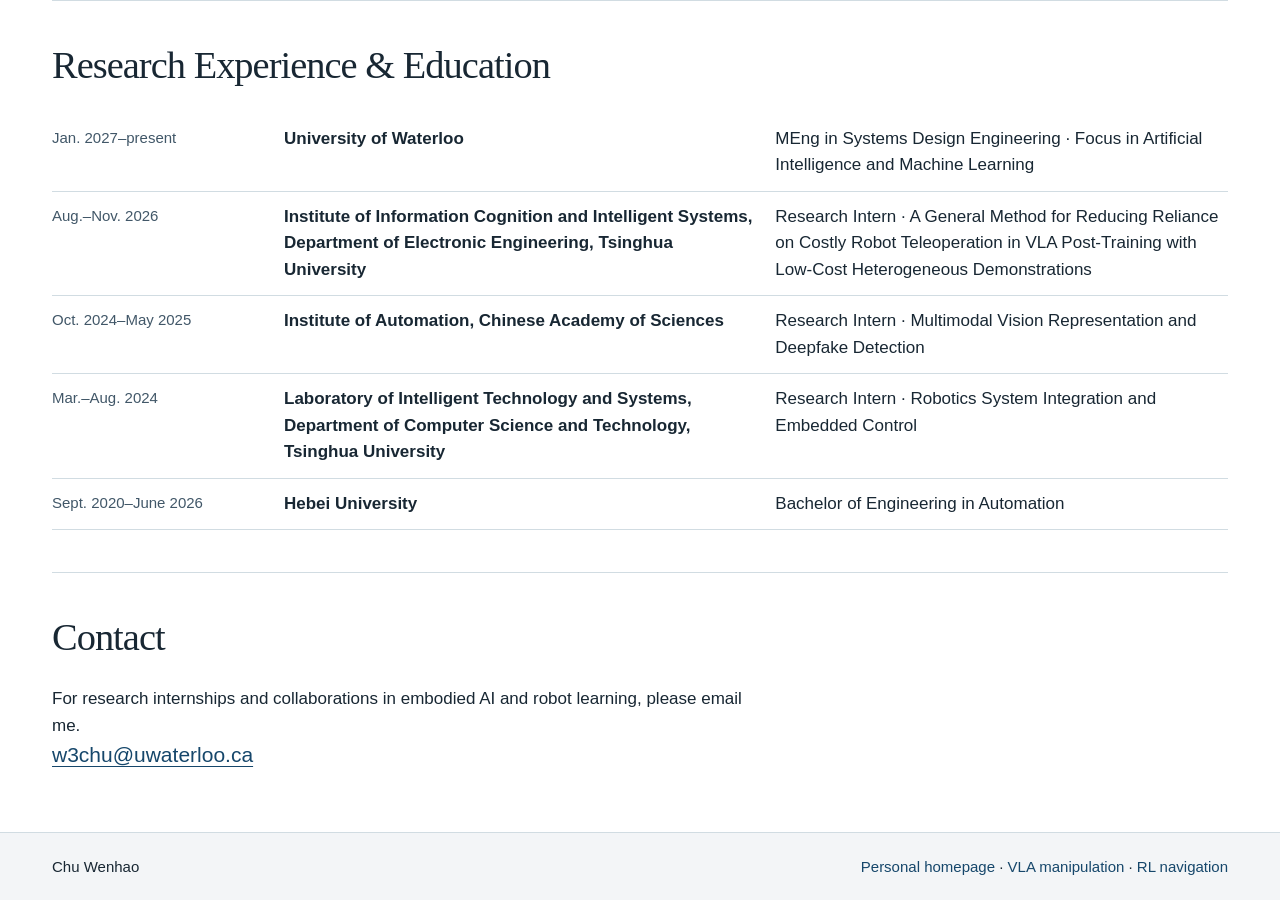
==== commit ee4e6772: "Feature long-horizon desk tidying in the homepage gallery" ====
--- a/site/index.html
+++ b/site/index.html
@@ -1 +1 @@
-<!doctype html><html lang="en"><head><meta charset="utf-8"><meta name="viewport" content="width=device-width,initial-scale=1"><title>Exploring How Embodied AI and Robotics Can Improve Productivity | Chu Wenhao</title><link rel="alternate" hreflang="en" href="index.html"><link rel="alternate" hreflang="zh-CN" href="zh/index.html"><link rel="stylesheet" href="assets/base.css"><link rel="stylesheet" href="assets/portfolio.css"><link rel="stylesheet" href="assets/gallery.css"><script defer src="assets/gallery.js"></script><script defer src="assets/portfolio.js"></script></head><body class="page-home"><a class="skip" href="#main">Skip to content</a><header class="masthead"><div class="wrap"><a class="brand" href="index.html"><span class="brand-name">Chu Wenhao</span><span class="brand-wordmark">Embodied AI Research &amp; Practice</span></a><div class="masthead-right"><p class="masthead-vision">Exploring How Embodied AI and Robotics Can Improve Productivity</p><nav class="navrow" aria-label="Main navigation"><a class="navhome" href="index.html#projects">Research projects</a><a class="navcontact" href="index.html#contact">Contact</a><span class="language"><a lang="en" data-lang="en" aria-current="page" href="index.html">English</a><span aria-hidden="true">|</span><a lang="zh-CN" data-lang="zh" href="zh/index.html">简体中文</a></span></nav></div></div></header><main class="wrap" id="main" tabindex="-1"><section class="hero" id="profile"><div><p class="kicker">Personal Research Portfolio</p><h1>Chu Wenhao</h1><p class="identity">Learning from real-world interaction</p><p class="bio">I use human demonstrations to train humanoid manipulation policies. In mobile robotics, I designed a reward for navigating around moving obstacles and took the policy from simulation to a physical robot.</p><p class="status">University of Waterloo · Systems Design Engineering MEng, focused on artificial intelligence and machine learning</p><div class="actions"><a class="button" href="#projects">Explore projects</a><a href="#contact">Contact</a></div></div><div class="research-gallery" data-gallery data-selected-scene="vla" data-orientation="landscape" aria-label="Robotics in practice"><span class="gallery-anchor" id="clip-vla" aria-hidden="true"></span><span class="gallery-anchor" id="clip-static_navigation" aria-hidden="true"></span><span class="gallery-anchor" id="clip-rl" aria-hidden="true"></span><span class="gallery-anchor" id="clip-grasp" aria-hidden="true"></span><span class="gallery-anchor" id="clip-drone" aria-hidden="true"></span><div class="gallery-stage" id="home-gallery-stage" tabindex="-1"><div class="gallery-screen"><video id="home-gallery-video" controls muted playsinline preload="none" poster="assets/posters/DEMO-DESK.jpg" aria-label="Humanoid manipulation"><source src="assets/gallery/manipulation.mp4" type="video/mp4"></video><img class="gallery-poster" src="assets/posters/DEMO-DESK.jpg" alt="A humanoid robot tidies objects on a desk." hidden></div><div class="gallery-detail"><p class="gallery-eyebrow">Robotics in practice</p><h3 class="gallery-title">Humanoid manipulation</h3><p class="gallery-scene">A humanoid robot tidies objects on a desk.</p><a class="gallery-project" href="projects/heterogeneous-vla/index.html">View project</a></div></div><div class="gallery-rail"><div class="scene-choices" aria-label="Choose a recording"><a class="scene-choice" id="home-gallery-choice-vla" data-key="vla" data-scene="vla" data-description="A humanoid robot tidies objects on a desk." data-title="Humanoid manipulation" data-clip="assets/gallery/manipulation.mp4" data-poster="assets/posters/DEMO-DESK.jpg" data-orientation="landscape" data-href="projects/heterogeneous-vla/index.html" href="assets/gallery/manipulation.mp4" data-active="true"><span class="scene-number" aria-hidden="true">01</span><span class="scene-label">Humanoid manipulation</span></a><a class="scene-choice" id="home-gallery-choice-static_navigation" data-key="static_navigation" data-scene="static_navigation" data-description="A mobile robot passes static obstacles." data-title="Static obstacle navigation" data-clip="assets/gallery/static-navigation.mp4" data-poster="assets/gallery/static-navigation.jpg" data-orientation="landscape" data-href="projects/rl-navigation/index.html" href="assets/gallery/static-navigation.mp4"><span class="scene-number" aria-hidden="true">02</span><span class="scene-label">Static obstacle navigation</span></a><a class="scene-choice" id="home-gallery-choice-rl" data-key="rl" data-scene="rl" data-description="A mobile robot responds to a moving obstacle." data-title="Dynamic obstacle navigation" data-clip="assets/gallery/navigation.mp4" data-poster="assets/navigation/robot-run.jpg" data-orientation="landscape" data-href="projects/rl-navigation/index.html" href="assets/gallery/navigation.mp4"><span class="scene-number" aria-hidden="true">03</span><span class="scene-label">Dynamic obstacle navigation</span></a><a class="scene-choice" id="home-gallery-choice-grasp" data-key="grasp" data-scene="grasp" data-description="A robot gripper holds and moves an object." data-title="Robot arm grasping" data-clip="assets/gallery/grasp.mp4" data-poster="assets/gallery/grasp.jpg" data-orientation="portrait" data-href="#work-arm" href="assets/gallery/grasp.mp4"><span class="scene-number" aria-hidden="true">04</span><span class="scene-label">Robot arm grasping</span></a><a class="scene-choice" id="home-gallery-choice-drone" data-key="drone" data-scene="drone" data-description="The quadrotor flies and hovers indoors in autonomous mode." data-title="Drone inspection" data-clip="assets/gallery/drone.mp4" data-poster="assets/gallery/drone.jpg" data-orientation="portrait" data-href="#work-flight" href="assets/gallery/drone.mp4"><span class="scene-number" aria-hidden="true">05</span><span class="scene-label">Drone inspection</span></a></div><div class="gallery-playback"><span class="gallery-position" aria-live="off"><span data-gallery-index>1</span> of 5</span><button class="scene-toggle" type="button" hidden data-play="Play gallery" data-pause="Pause gallery" data-play-clip="Play clip" data-pause-clip="Pause clip"><span class="scene-toggle-icon" aria-hidden="true">▶</span><span class="scene-toggle-label">Play gallery</span></button></div></div><p class="gallery-status" role="status" aria-live="polite" data-unavailable="This recording is unavailable."></p><noscript><p class="gallery-nojs">Choose a title to open its recording.</p></noscript></div></section><section id="interests" class="home-section"><h2>Research Interests</h2><div class="interests"><article><h3>Robot Learning</h3><p>How can a robot learn a skill from demonstrations and refine it through interaction? I’m interested in how vision–language–action (VLA) models and reinforcement learning can work together.</p></article><article><h3>Physical World Models</h3><p>I want to predict how a scene would change if a robot took a different action. That question draws me to world models and causal prediction.</p></article><article><h3>Real-World Interaction</h3><p>I’m interested in agentic systems that can notice when a grasp or a route has gone off plan, use fresh observations and decide what to do next.</p></article></div></section><section id="projects" class="home-section"><h2>Research & Engineering Projects</h2><h3 class="project-group-heading">Featured Research</h3><div class="projects"><article class="project-card"><figure class="recording" data-media="DEMO-DESK" data-source="assets/videos/DEMO-DESK.mp4"><noscript><a href="assets/videos/DEMO-DESK.mp4">Play video</a></noscript><div class="frame"><img class="photo" src="assets/posters/DEMO-DESK.jpg" width="1600" height="710" alt="Humanoid robot handling a book during desk tidying" loading="lazy"><button type="button" hidden aria-label="Play video · Humanoid robot tidying a desk"><span aria-hidden="true">▶</span>Play video</button></div></figure><div class="project-body"><p class="kicker">Tsinghua University · Research Intern</p><h4 class="project-card-title">Learning humanoid manipulation from human demonstrations</h4><p>I developed LoCo-H2R-VLA to train manipulation policies with human demonstrations and a small set of demonstrations on the target robot.</p><p class="card-finding"><strong>Real-robot trials</strong>The humanoid robot succeeded in 12 of 20 long-horizon desk-tidying trials and 16 of 20 fruit-sorting pick-and-place trials.</p><a class="project-link" href="projects/heterogeneous-vla/index.html">View project <span aria-hidden="true">↗</span></a></div></article><article class="project-card"><figure class="recording" data-media="RL-REAL" data-source="assets/videos/RL-REAL.mp4"><noscript><a href="assets/videos/RL-REAL.mp4">Play video</a></noscript><div class="frame"><img class="photo" src="assets/navigation/robot-run.jpg" alt="Mobile robot navigating around a moving obstacle" loading="lazy"><button type="button" hidden aria-label="Play video · Mobile robot navigating around a moving obstacle"><span aria-hidden="true">▶</span>Play video</button></div></figure><div class="project-body"><p class="kicker">Undergraduate thesis · Independent research</p><h4 class="project-card-title">Learning to navigate around moving obstacles</h4><p>I designed IRC-RS to teach a mobile robot when to yield to a moving obstacle, then deployed the policy trained in simulation on a differential-drive robot.</p><p class="card-finding"><strong>Real-robot trials</strong>The mobile robot succeeded in 33 of 36 controlled obstacle-avoidance trials.</p><a class="project-link" href="projects/rl-navigation/index.html">View project <span aria-hidden="true">↗</span></a></div></article></div><section id="additional-work" aria-labelledby="additional-work-title"><h3 class="project-group-heading" id="additional-work-title">Additional Research & Engineering Work</h3><article class="work-entry" data-work-entry id="work-deepfake" aria-labelledby="work-deepfake-title"><div class="work-meta"><p class="work-date">Oct. 2024–May 2025</p><p>Research Intern</p><p>Institute of Automation, Chinese Academy of Sciences</p></div><div class="work-body"><h4 id="work-deepfake-title">Deepfake Detection &amp; Data Engineering</h4><p>I prepared face data from three video datasets and helped build CLIP-based detection baselines. In a separate project with Ant Group, I generated synthetic images for the IJCAI 2025 Deepfake Workshop challenge dataset.</p><div class="work-action"><a href="https://doi.org/10.1049/bme2/3764746">Read the ID³ paper</a><span class="work-citation">IET Biometrics · 2025 · Fourth author</span></div><details id="work-deepfake-details"><summary aria-label="Work details · Deepfake Detection &amp; Data Engineering">Work details</summary><div class="work-notes"><dl><div><dt>Detection experiments</dt><dd>I aligned faces in Celeb-DF, DFDC and DeeperForensics and kept each sample linked to its source video. On Celeb-DF, I compared detection baselines built with different visual backbones.</dd></div><div><dt>Dataset development with Ant Group</dt><dd>I deployed RDDM and StyleGAN-XL and wrote multi-GPU inference scripts to generate and organize synthetic images for the challenge.</dd></div></dl><a href="https://deepfake-workshop-ijcai2025.github.io/main/organizers.html">Workshop acknowledgments</a></div></details></div></article><article class="work-entry" data-work-entry id="work-arm" aria-labelledby="work-arm-title"><div class="work-meta"><p class="work-date">Mar.–Aug. 2024</p><p>Research Intern</p><p>Laboratory of Intelligent Technology and Systems, Department of Computer Science and Technology, Tsinghua University</p></div><div class="work-body"><h4 id="work-arm-title">Robot Arm Calibration &amp; Embedded Control</h4><p>I calibrated an external camera using a marker on the robot wrist and implemented joint and linear motion commands and feedback handling for an RM-65 arm.</p><div class="work-action"><a data-gallery-target="grasp" href="assets/gallery/grasp.mp4">Watch the robot grasp an object</a></div><details id="work-arm-details"><summary aria-label="Work details · Robot Arm Calibration &amp; Embedded Control">Work details</summary><div class="work-notes"><dl><div><dt>Camera calibration &amp; motion interfaces</dt><dd>I matched RealSense D435i observations of an ArUco marker with the corresponding end-effector poses for eye-to-hand calibration. On a Raspberry Pi, I implemented MoveJ and MoveL commands and parsed controller feedback.</dd></div><div><dt>Embedded gripper control</dt><dd>I wrote serial communication and GPIO control code in C on a Loongson 2K1000 running ReWorks, and used the serial interface to command the gripper.</dd></div></dl></div></details></div></article><article class="work-entry" data-work-entry id="work-flight" aria-labelledby="work-flight-title"><div class="work-meta"><p class="work-date">Mar.–Sept. 2023</p><p>Engineering project</p></div><div class="work-body"><h4 id="work-flight-title">Multimode Task Control for a Quadrotor</h4><p>I designed a task state machine on the TM4C123GH6PM microcontroller to coordinate takeoff, hovering and landing using sensor readings and OpenMV visual cues.</p><div class="work-action"><a data-gallery-target="drone" href="assets/gallery/drone.mp4">Watch the autonomous indoor flight</a></div><details id="work-flight-details"><summary aria-label="Work details · Multimode Task Control for a Quadrotor">Work details</summary><div class="work-notes"><dl><div><dt>Flight stabilization</dt><dd>I used a complementary filter to estimate attitude from sensor readings and PID feedback to stabilize the quadrotor.</dd></div><div><dt>Task and mode switching</dt><dd>I implemented transitions between flight states and supported switching between manual and autonomous modes. The recording shows the quadrotor flying and hovering indoors in autonomous mode.</dd></div></dl></div></details></div></article></section></section><section id="capabilities" class="home-section"><h2>Research & Engineering Capabilities</h2><div class="cap-grid"><article><h3>Robot Learning &amp; Visual Perception</h3><p>I developed a VLA post-training method for humanoid manipulation and evaluated how well deepfake detectors transfer across video datasets at the Chinese Academy of Sciences.</p></article><article><h3>Algorithm Design &amp; Evaluation</h3><p>I designed IRC-RS to teach a navigation policy to account for moving obstacles, then compared its behavior with a control policy in reproducible encounters.</p></article><article><h3>Robot Learning Data Pipelines</h3><p>I built a pipeline that turns first-person video, UMI recordings and robot teleoperation logs into 20 Hz LeRobot datasets, with masks for missing observations and motion labels.</p></article><article><h3>Sim2Real &amp; Robot Deployment</h3><p>I deployed a navigation policy trained in simulation on a differential-drive robot and integrated multi-view cameras, robot state and ROS 2 control for humanoid manipulation.</p></article></div></section><section id="experience" class="home-section"><h2>Research Experience & Education</h2><ul class="timeline"><li><span class="date">Jan. 2027–present</span><span class="org">University of Waterloo</span><span>MEng in Systems Design Engineering · Focus in Artificial Intelligence and Machine Learning</span></li><li><span class="date">Aug.–Nov. 2026</span><span class="org">Institute of Information Cognition and Intelligent Systems, Department of Electronic Engineering, Tsinghua University</span><span>Research Intern · A General Method for Reducing Reliance on Costly Robot Teleoperation in VLA Post-Training with Low-Cost Heterogeneous Demonstrations</span></li><li><span class="date">Oct. 2024–May 2025</span><span class="org">Institute of Automation, Chinese Academy of Sciences</span><span>Research Intern · Multimodal Vision Representation and Deepfake Detection</span></li><li><span class="date">Mar.–Aug. 2024</span><span class="org">Laboratory of Intelligent Technology and Systems, Department of Computer Science and Technology, Tsinghua University</span><span>Research Intern · Robotics System Integration and Embedded Control</span></li><li><span class="date">Sept. 2020–June 2026</span><span class="org">Hebei University</span><span>Bachelor of Engineering in Automation</span></li></ul></section><section id="contact" class="home-section"><h2>Contact</h2><div class="contact-grid"><div><p>For research internships and collaborations in embodied AI and robot learning, please email me.</p><a class="email" href="mailto:w3chu@uwaterloo.ca">w3chu@uwaterloo.ca</a> </div></div></section></main><footer><div class="wrap"><span>Chu Wenhao</span><nav aria-label="Footer navigation"><a href="index.html">Personal homepage</a> · <a href="projects/heterogeneous-vla/index.html">VLA manipulation</a> · <a href="projects/rl-navigation/index.html">RL navigation</a></nav></div></footer></body></html>+<!doctype html><html lang="en"><head><meta charset="utf-8"><meta name="viewport" content="width=device-width,initial-scale=1"><title>Exploring How Embodied AI and Robotics Can Improve Productivity | Chu Wenhao</title><link rel="alternate" hreflang="en" href="index.html"><link rel="alternate" hreflang="zh-CN" href="zh/index.html"><link rel="stylesheet" href="assets/base.css"><link rel="stylesheet" href="assets/portfolio.css"><link rel="stylesheet" href="assets/gallery.css"><script defer src="assets/gallery.js"></script><script defer src="assets/portfolio.js"></script></head><body class="page-home"><a class="skip" href="#main">Skip to content</a><header class="masthead"><div class="wrap"><a class="brand" href="index.html"><span class="brand-name">Chu Wenhao</span><span class="brand-wordmark">Embodied AI Research &amp; Practice</span></a><div class="masthead-right"><p class="masthead-vision">Exploring How Embodied AI and Robotics Can Improve Productivity</p><nav class="navrow" aria-label="Main navigation"><a class="navhome" href="index.html#projects">Research projects</a><a class="navcontact" href="index.html#contact">Contact</a><span class="language"><a lang="en" data-lang="en" aria-current="page" href="index.html">English</a><span aria-hidden="true">|</span><a lang="zh-CN" data-lang="zh" href="zh/index.html">简体中文</a></span></nav></div></div></header><main class="wrap" id="main" tabindex="-1"><section class="hero" id="profile"><div><p class="kicker">Personal Research Portfolio</p><h1>Chu Wenhao</h1><p class="identity">Learning from real-world interaction</p><p class="bio">I use human demonstrations to train humanoid manipulation policies. In mobile robotics, I designed a reward for navigating around moving obstacles and took the policy from simulation to a physical robot.</p><p class="status">University of Waterloo · Systems Design Engineering MEng, focused on artificial intelligence and machine learning</p><div class="actions"><a class="button" href="#projects">Explore projects</a><a href="#contact">Contact</a></div></div><div class="research-gallery" data-gallery data-selected-scene="vla" data-orientation="landscape" aria-label="Robotics in practice"><span class="gallery-anchor" id="clip-vla" aria-hidden="true"></span><span class="gallery-anchor" id="clip-static_navigation" aria-hidden="true"></span><span class="gallery-anchor" id="clip-rl" aria-hidden="true"></span><span class="gallery-anchor" id="clip-grasp" aria-hidden="true"></span><span class="gallery-anchor" id="clip-drone" aria-hidden="true"></span><div class="gallery-stage" id="home-gallery-stage" tabindex="-1"><div class="gallery-screen"><video id="home-gallery-video" controls muted playsinline preload="none" poster="assets/posters/DEMO-DESK.jpg" aria-label="Long-Horizon Desk Tidying"><source src="assets/gallery/manipulation.mp4" type="video/mp4"></video><img class="gallery-poster" src="assets/posters/DEMO-DESK.jpg" alt="A humanoid robot rearranges objects on a desk through a sequence of grasps and placements." hidden></div><div class="gallery-detail"><p class="gallery-eyebrow">Humanoid manipulation</p><h3 class="gallery-title">Long-Horizon Desk Tidying</h3><p class="gallery-scene">A humanoid robot rearranges objects on a desk through a sequence of grasps and placements.</p><a class="gallery-project" href="projects/heterogeneous-vla/index.html#demos">Watch full demo (1:54) →</a></div></div><div class="gallery-rail"><div class="scene-choices" aria-label="Choose a recording"><a class="scene-choice" id="home-gallery-choice-vla" data-key="vla" data-scene="vla" data-description="A humanoid robot rearranges objects on a desk through a sequence of grasps and placements." data-title="Long-Horizon Desk Tidying" data-eyebrow="Humanoid manipulation" data-action="Watch full demo (1:54) →" data-clip="assets/gallery/manipulation.mp4" data-poster="assets/posters/DEMO-DESK.jpg" data-orientation="landscape" data-href="projects/heterogeneous-vla/index.html#demos" href="assets/gallery/manipulation.mp4" data-active="true"><span class="scene-number" aria-hidden="true">01</span><span class="scene-label">Long-horizon tidying</span></a><a class="scene-choice" id="home-gallery-choice-static_navigation" data-key="static_navigation" data-scene="static_navigation" data-description="A mobile robot passes static obstacles." data-title="Static obstacle navigation" data-eyebrow="Robotics in practice" data-action="View project" data-clip="assets/gallery/static-navigation.mp4" data-poster="assets/gallery/static-navigation.jpg" data-orientation="landscape" data-href="projects/rl-navigation/index.html" href="assets/gallery/static-navigation.mp4"><span class="scene-number" aria-hidden="true">02</span><span class="scene-label">Static obstacle navigation</span></a><a class="scene-choice" id="home-gallery-choice-rl" data-key="rl" data-scene="rl" data-description="A mobile robot responds to a moving obstacle." data-title="Dynamic obstacle navigation" data-eyebrow="Robotics in practice" data-action="View project" data-clip="assets/gallery/navigation.mp4" data-poster="assets/navigation/robot-run.jpg" data-orientation="landscape" data-href="projects/rl-navigation/index.html" href="assets/gallery/navigation.mp4"><span class="scene-number" aria-hidden="true">03</span><span class="scene-label">Dynamic obstacle navigation</span></a><a class="scene-choice" id="home-gallery-choice-grasp" data-key="grasp" data-scene="grasp" data-description="A robot gripper holds and moves an object." data-title="Robot arm grasping" data-eyebrow="Robotics in practice" data-action="View project" data-clip="assets/gallery/grasp.mp4" data-poster="assets/gallery/grasp.jpg" data-orientation="portrait" data-href="#work-arm" href="assets/gallery/grasp.mp4"><span class="scene-number" aria-hidden="true">04</span><span class="scene-label">Robot arm grasping</span></a><a class="scene-choice" id="home-gallery-choice-drone" data-key="drone" data-scene="drone" data-description="The quadrotor flies and hovers indoors in autonomous mode." data-title="Drone inspection" data-eyebrow="Robotics in practice" data-action="View project" data-clip="assets/gallery/drone.mp4" data-poster="assets/gallery/drone.jpg" data-orientation="portrait" data-href="#work-flight" href="assets/gallery/drone.mp4"><span class="scene-number" aria-hidden="true">05</span><span class="scene-label">Drone inspection</span></a></div><div class="gallery-playback"><span class="gallery-position" aria-live="off"><span data-gallery-index>1</span> of 5</span><button class="scene-toggle" type="button" hidden data-play="Play gallery" data-pause="Pause gallery" data-play-clip="Play clip" data-pause-clip="Pause clip"><span class="scene-toggle-icon" aria-hidden="true">▶</span><span class="scene-toggle-label">Play gallery</span></button></div></div><p class="gallery-status" role="status" aria-live="polite" data-unavailable="This recording is unavailable."></p><noscript><p class="gallery-nojs">Choose a title to open its recording.</p></noscript></div></section><section id="interests" class="home-section"><h2>Research Interests</h2><div class="interests"><article><h3>Robot Learning</h3><p>How can a robot learn a skill from demonstrations and refine it through interaction? I’m interested in how vision–language–action (VLA) models and reinforcement learning can work together.</p></article><article><h3>Physical World Models</h3><p>I want to predict how a scene would change if a robot took a different action. That question draws me to world models and causal prediction.</p></article><article><h3>Real-World Interaction</h3><p>I’m interested in agentic systems that can notice when a grasp or a route has gone off plan, use fresh observations and decide what to do next.</p></article></div></section><section id="projects" class="home-section"><h2>Research & Engineering Projects</h2><h3 class="project-group-heading">Featured Research</h3><div class="projects"><article class="project-card"><figure class="recording" data-media="DEMO-DESK" data-source="assets/videos/DEMO-DESK.mp4"><noscript><a href="assets/videos/DEMO-DESK.mp4">Play video</a></noscript><div class="frame"><img class="photo" src="assets/posters/DEMO-DESK.jpg" width="1600" height="710" alt="Humanoid robot handling a book during desk tidying" loading="lazy"><button type="button" hidden aria-label="Play video · Humanoid robot tidying a desk"><span aria-hidden="true">▶</span>Play video</button></div></figure><div class="project-body"><p class="kicker">Tsinghua University · Research Intern</p><h4 class="project-card-title">Learning humanoid manipulation from human demonstrations</h4><p>I developed LoCo-H2R-VLA to train manipulation policies with human demonstrations and a small set of demonstrations on the target robot.</p><p class="card-finding"><strong>Real-robot trials</strong>The humanoid robot succeeded in 12 of 20 long-horizon desk-tidying trials and 16 of 20 fruit-sorting pick-and-place trials.</p><a class="project-link" href="projects/heterogeneous-vla/index.html">View project <span aria-hidden="true">↗</span></a></div></article><article class="project-card"><figure class="recording" data-media="RL-REAL" data-source="assets/videos/RL-REAL.mp4"><noscript><a href="assets/videos/RL-REAL.mp4">Play video</a></noscript><div class="frame"><img class="photo" src="assets/navigation/robot-run.jpg" alt="Mobile robot navigating around a moving obstacle" loading="lazy"><button type="button" hidden aria-label="Play video · Mobile robot navigating around a moving obstacle"><span aria-hidden="true">▶</span>Play video</button></div></figure><div class="project-body"><p class="kicker">Undergraduate thesis · Independent research</p><h4 class="project-card-title">Learning to navigate around moving obstacles</h4><p>I designed IRC-RS to teach a mobile robot when to yield to a moving obstacle, then deployed the policy trained in simulation on a differential-drive robot.</p><p class="card-finding"><strong>Real-robot trials</strong>The mobile robot succeeded in 33 of 36 controlled obstacle-avoidance trials.</p><a class="project-link" href="projects/rl-navigation/index.html">View project <span aria-hidden="true">↗</span></a></div></article></div><section id="additional-work" aria-labelledby="additional-work-title"><h3 class="project-group-heading" id="additional-work-title">Additional Research & Engineering Work</h3><article class="work-entry" data-work-entry id="work-deepfake" aria-labelledby="work-deepfake-title"><div class="work-meta"><p class="work-date">Oct. 2024–May 2025</p><p>Research Intern</p><p>Institute of Automation, Chinese Academy of Sciences</p></div><div class="work-body"><h4 id="work-deepfake-title">Deepfake Detection &amp; Data Engineering</h4><p>I prepared face data from three video datasets and helped build CLIP-based detection baselines. In a separate project with Ant Group, I generated synthetic images for the IJCAI 2025 Deepfake Workshop challenge dataset.</p><div class="work-action"><a href="https://doi.org/10.1049/bme2/3764746">Read the ID³ paper</a><span class="work-citation">IET Biometrics · 2025 · Fourth author</span></div><details id="work-deepfake-details"><summary aria-label="Work details · Deepfake Detection &amp; Data Engineering">Work details</summary><div class="work-notes"><dl><div><dt>Detection experiments</dt><dd>I aligned faces in Celeb-DF, DFDC and DeeperForensics and kept each sample linked to its source video. On Celeb-DF, I compared detection baselines built with different visual backbones.</dd></div><div><dt>Dataset development with Ant Group</dt><dd>I deployed RDDM and StyleGAN-XL and wrote multi-GPU inference scripts to generate and organize synthetic images for the challenge.</dd></div></dl><a href="https://deepfake-workshop-ijcai2025.github.io/main/organizers.html">Workshop acknowledgments</a></div></details></div></article><article class="work-entry" data-work-entry id="work-arm" aria-labelledby="work-arm-title"><div class="work-meta"><p class="work-date">Mar.–Aug. 2024</p><p>Research Intern</p><p>Laboratory of Intelligent Technology and Systems, Department of Computer Science and Technology, Tsinghua University</p></div><div class="work-body"><h4 id="work-arm-title">Robot Arm Calibration &amp; Embedded Control</h4><p>I calibrated an external camera using a marker on the robot wrist and implemented joint and linear motion commands and feedback handling for an RM-65 arm.</p><div class="work-action"><a data-gallery-target="grasp" href="assets/gallery/grasp.mp4">Watch the robot grasp an object</a></div><details id="work-arm-details"><summary aria-label="Work details · Robot Arm Calibration &amp; Embedded Control">Work details</summary><div class="work-notes"><dl><div><dt>Camera calibration &amp; motion interfaces</dt><dd>I matched RealSense D435i observations of an ArUco marker with the corresponding end-effector poses for eye-to-hand calibration. On a Raspberry Pi, I implemented MoveJ and MoveL commands and parsed controller feedback.</dd></div><div><dt>Embedded gripper control</dt><dd>I wrote serial communication and GPIO control code in C on a Loongson 2K1000 running ReWorks, and used the serial interface to command the gripper.</dd></div></dl></div></details></div></article><article class="work-entry" data-work-entry id="work-flight" aria-labelledby="work-flight-title"><div class="work-meta"><p class="work-date">Mar.–Sept. 2023</p><p>Engineering project</p></div><div class="work-body"><h4 id="work-flight-title">Multimode Task Control for a Quadrotor</h4><p>I designed a task state machine on the TM4C123GH6PM microcontroller to coordinate takeoff, hovering and landing using sensor readings and OpenMV visual cues.</p><div class="work-action"><a data-gallery-target="drone" href="assets/gallery/drone.mp4">Watch the autonomous indoor flight</a></div><details id="work-flight-details"><summary aria-label="Work details · Multimode Task Control for a Quadrotor">Work details</summary><div class="work-notes"><dl><div><dt>Flight stabilization</dt><dd>I used a complementary filter to estimate attitude from sensor readings and PID feedback to stabilize the quadrotor.</dd></div><div><dt>Task and mode switching</dt><dd>I implemented transitions between flight states and supported switching between manual and autonomous modes. The recording shows the quadrotor flying and hovering indoors in autonomous mode.</dd></div></dl></div></details></div></article></section></section><section id="capabilities" class="home-section"><h2>Research & Engineering Capabilities</h2><div class="cap-grid"><article><h3>Robot Learning &amp; Visual Perception</h3><p>I developed a VLA post-training method for humanoid manipulation and evaluated how well deepfake detectors transfer across video datasets at the Chinese Academy of Sciences.</p></article><article><h3>Algorithm Design &amp; Evaluation</h3><p>I designed IRC-RS to teach a navigation policy to account for moving obstacles, then compared its behavior with a control policy in reproducible encounters.</p></article><article><h3>Robot Learning Data Pipelines</h3><p>I built a pipeline that turns first-person video, UMI recordings and robot teleoperation logs into 20 Hz LeRobot datasets, with masks for missing observations and motion labels.</p></article><article><h3>Sim2Real &amp; Robot Deployment</h3><p>I deployed a navigation policy trained in simulation on a differential-drive robot and integrated multi-view cameras, robot state and ROS 2 control for humanoid manipulation.</p></article></div></section><section id="experience" class="home-section"><h2>Research Experience & Education</h2><ul class="timeline"><li><span class="date">Jan. 2027–present</span><span class="org">University of Waterloo</span><span>MEng in Systems Design Engineering · Focus in Artificial Intelligence and Machine Learning</span></li><li><span class="date">Aug.–Nov. 2026</span><span class="org">Institute of Information Cognition and Intelligent Systems, Department of Electronic Engineering, Tsinghua University</span><span>Research Intern · A General Method for Reducing Reliance on Costly Robot Teleoperation in VLA Post-Training with Low-Cost Heterogeneous Demonstrations</span></li><li><span class="date">Oct. 2024–May 2025</span><span class="org">Institute of Automation, Chinese Academy of Sciences</span><span>Research Intern · Multimodal Vision Representation and Deepfake Detection</span></li><li><span class="date">Mar.–Aug. 2024</span><span class="org">Laboratory of Intelligent Technology and Systems, Department of Computer Science and Technology, Tsinghua University</span><span>Research Intern · Robotics System Integration and Embedded Control</span></li><li><span class="date">Sept. 2020–June 2026</span><span class="org">Hebei University</span><span>Bachelor of Engineering in Automation</span></li></ul></section><section id="contact" class="home-section"><h2>Contact</h2><div class="contact-grid"><div><p>For research internships and collaborations in embodied AI and robot learning, please email me.</p><a class="email" href="mailto:w3chu@uwaterloo.ca">w3chu@uwaterloo.ca</a> </div></div></section></main><footer><div class="wrap"><span>Chu Wenhao</span><nav aria-label="Footer navigation"><a href="index.html">Personal homepage</a> · <a href="projects/heterogeneous-vla/index.html">VLA manipulation</a> · <a href="projects/rl-navigation/index.html">RL navigation</a></nav></div></footer></body></html>
--- a/site/assets/gallery.css
+++ b/site/assets/gallery.css
@@ -19,6 +19,7 @@
 .research-gallery .gallery-title { grid-column:1; margin:1px 0 0; font-size:18px; line-height:1.25; font-weight:600; overflow-wrap:anywhere; }
 .research-gallery .gallery-scene { grid-column:1; margin:2px 0 0; color:var(--muted,#5c6c7a); font-size:14px; line-height:1.5; }
 .research-gallery .gallery-project { grid-column:2; grid-row:1 / span 3; align-self:center; font-size:14px; text-align:right; line-height:1.5; color:var(--navy,#173d59); }
+.research-gallery[data-selected-scene="vla"] .gallery-stage { grid-template-rows:minmax(0,1fr) minmax(120px,max-content); }
 .research-gallery[data-orientation="portrait"] .gallery-stage { grid-template-rows:minmax(0,1fr); grid-template-columns:minmax(0,1fr) 152px; }
 .research-gallery[data-orientation="portrait"] .gallery-detail { display:flex; flex-direction:column; justify-content:center; align-items:flex-start; gap:10px; padding:19px 16px; border-top:0; border-left:1px solid #dce4e7; }
 .research-gallery[data-orientation="portrait"] .gallery-title { font-size:20px; line-height:1.35; }
@@ -63,6 +64,11 @@
 }
 @media(prefers-reduced-motion:reduce) { .research-gallery * { scroll-behavior:auto; } }
 
+@media (max-width:960px) {
+ .research-gallery[data-selected-scene="vla"] .gallery-detail { grid-template-columns:minmax(0,1fr); }
+ .research-gallery[data-selected-scene="vla"] .gallery-project { grid-column:1; grid-row:auto; justify-self:start; margin-top:4px; text-align:left; }
+}
+
 /* English scene names retain whole words on narrow screens. Chinese stays in one row. */
 @media (max-width: 680px) {
   .research-gallery:lang(en) .scene-choices {
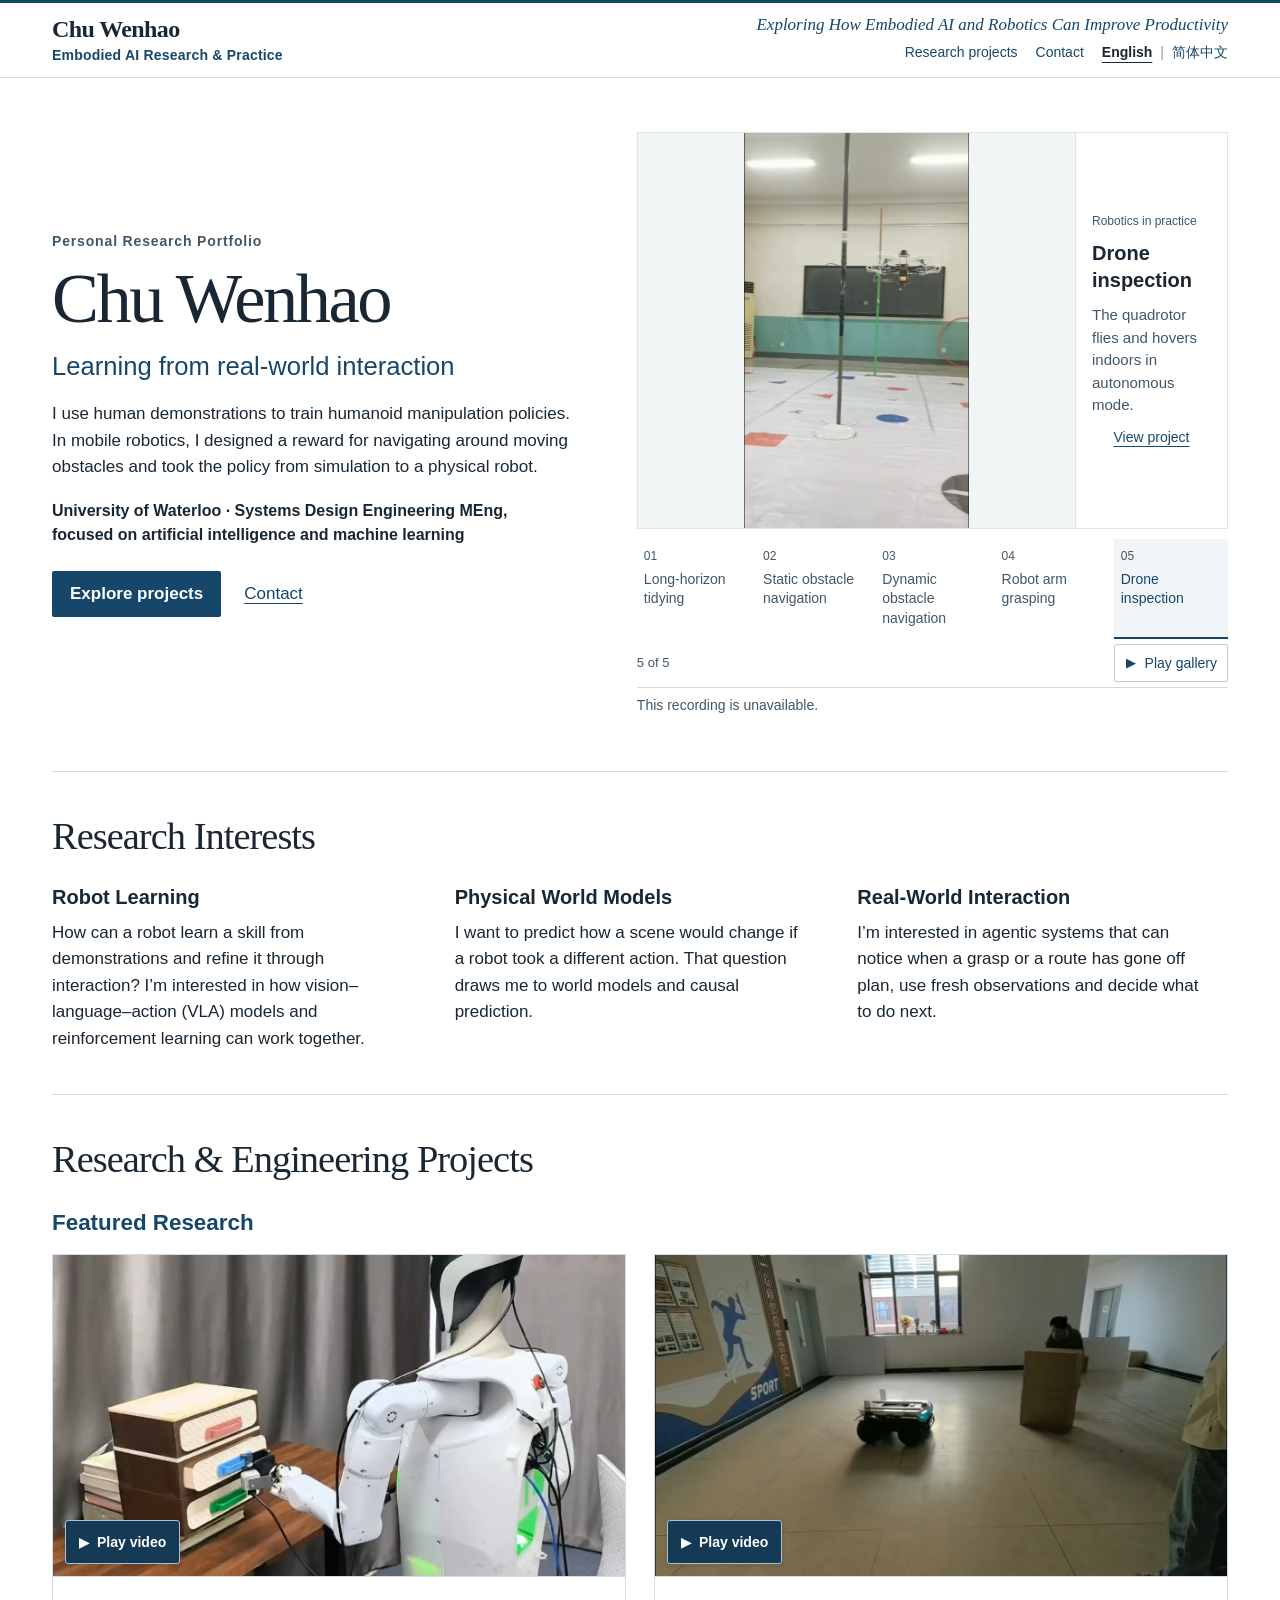
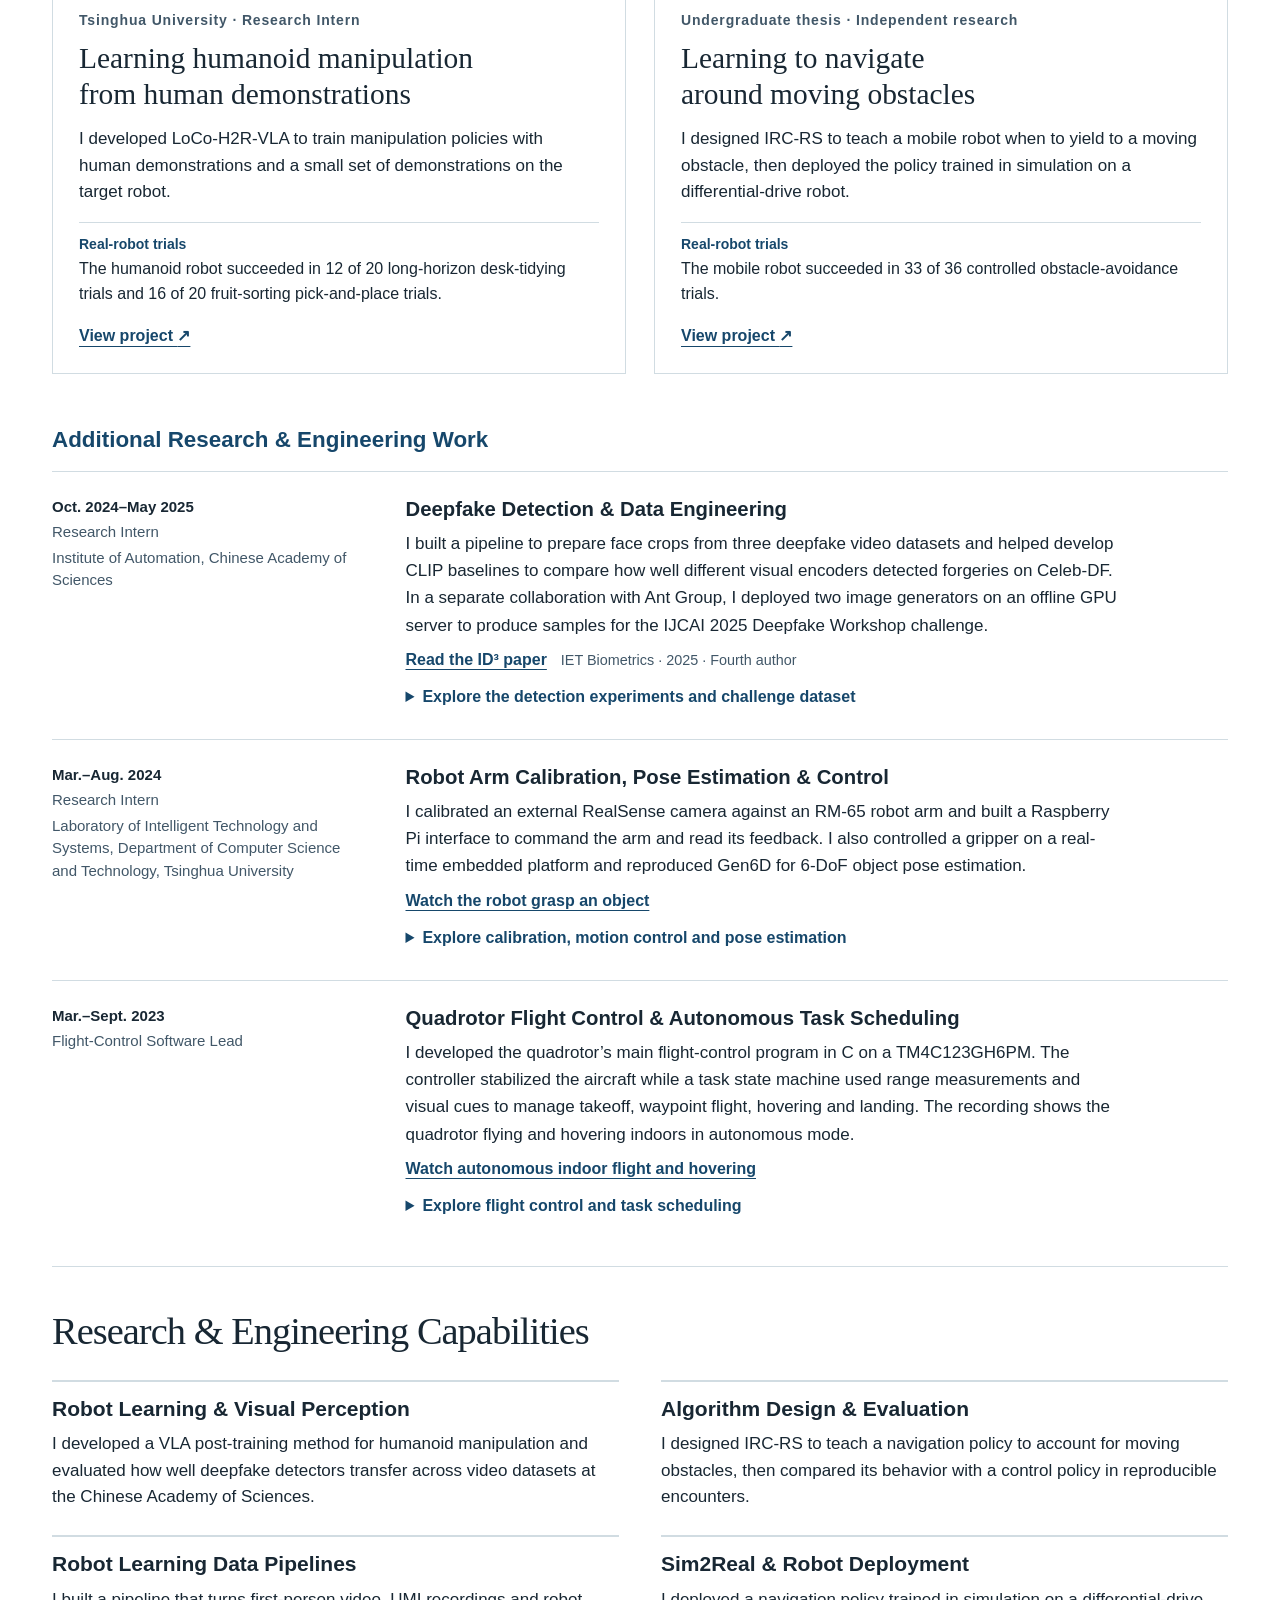
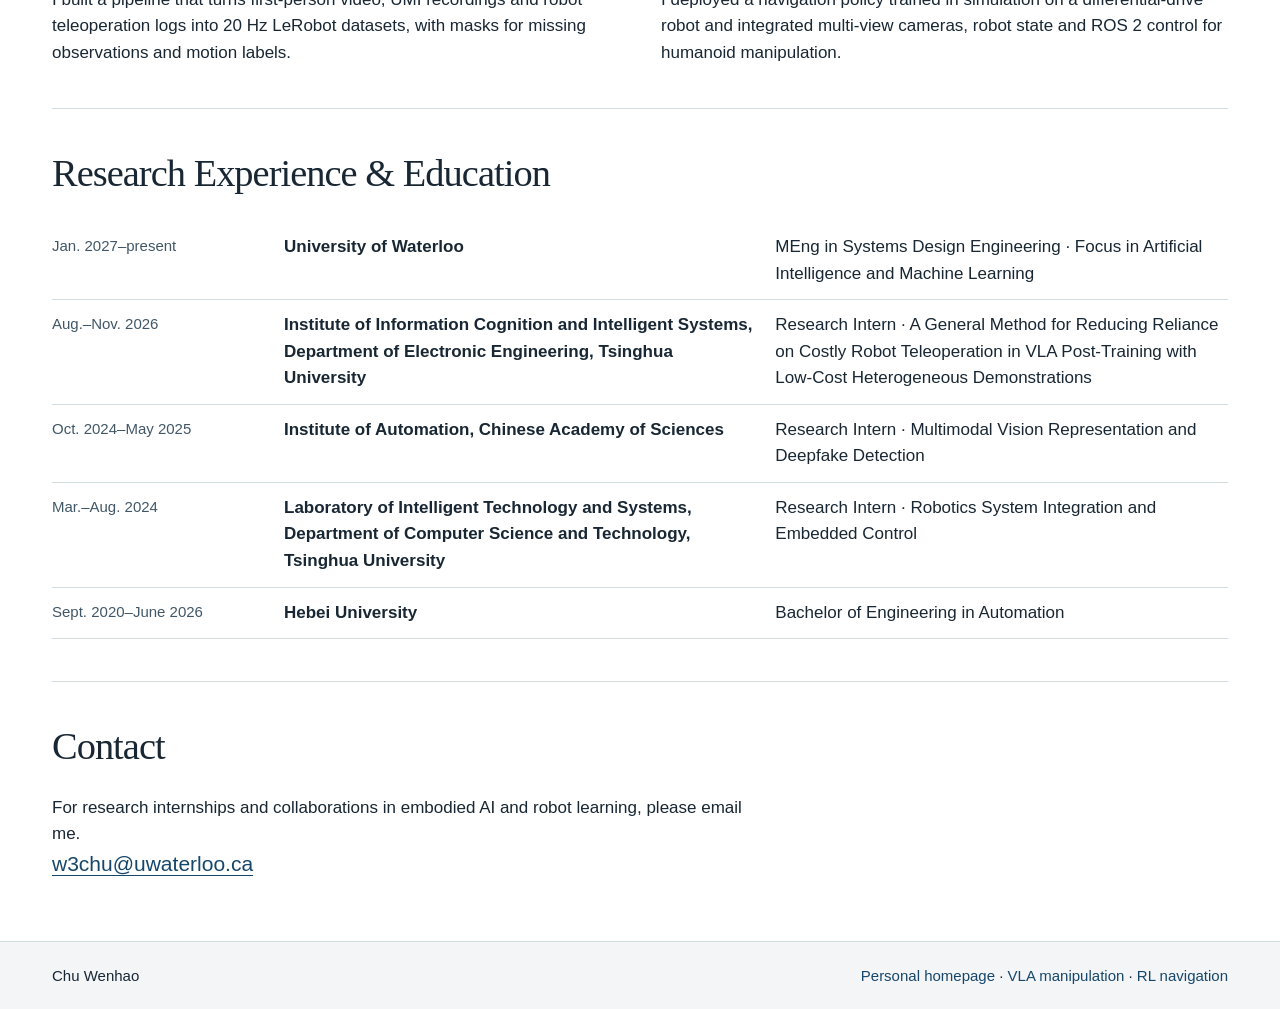
==== commit bad78f86: "Expand three research and engineering experiences on both homepages" ====
--- a/site/index.html
+++ b/site/index.html
@@ -1 +1 @@
-<!doctype html><html lang="en"><head><meta charset="utf-8"><meta name="viewport" content="width=device-width,initial-scale=1"><title>Exploring How Embodied AI and Robotics Can Improve Productivity | Chu Wenhao</title><link rel="alternate" hreflang="en" href="index.html"><link rel="alternate" hreflang="zh-CN" href="zh/index.html"><link rel="stylesheet" href="assets/base.css"><link rel="stylesheet" href="assets/portfolio.css"><link rel="stylesheet" href="assets/gallery.css"><script defer src="assets/gallery.js"></script><script defer src="assets/portfolio.js"></script></head><body class="page-home"><a class="skip" href="#main">Skip to content</a><header class="masthead"><div class="wrap"><a class="brand" href="index.html"><span class="brand-name">Chu Wenhao</span><span class="brand-wordmark">Embodied AI Research &amp; Practice</span></a><div class="masthead-right"><p class="masthead-vision">Exploring How Embodied AI and Robotics Can Improve Productivity</p><nav class="navrow" aria-label="Main navigation"><a class="navhome" href="index.html#projects">Research projects</a><a class="navcontact" href="index.html#contact">Contact</a><span class="language"><a lang="en" data-lang="en" aria-current="page" href="index.html">English</a><span aria-hidden="true">|</span><a lang="zh-CN" data-lang="zh" href="zh/index.html">简体中文</a></span></nav></div></div></header><main class="wrap" id="main" tabindex="-1"><section class="hero" id="profile"><div><p class="kicker">Personal Research Portfolio</p><h1>Chu Wenhao</h1><p class="identity">Learning from real-world interaction</p><p class="bio">I use human demonstrations to train humanoid manipulation policies. In mobile robotics, I designed a reward for navigating around moving obstacles and took the policy from simulation to a physical robot.</p><p class="status">University of Waterloo · Systems Design Engineering MEng, focused on artificial intelligence and machine learning</p><div class="actions"><a class="button" href="#projects">Explore projects</a><a href="#contact">Contact</a></div></div><div class="research-gallery" data-gallery data-selected-scene="vla" data-orientation="landscape" aria-label="Robotics in practice"><span class="gallery-anchor" id="clip-vla" aria-hidden="true"></span><span class="gallery-anchor" id="clip-static_navigation" aria-hidden="true"></span><span class="gallery-anchor" id="clip-rl" aria-hidden="true"></span><span class="gallery-anchor" id="clip-grasp" aria-hidden="true"></span><span class="gallery-anchor" id="clip-drone" aria-hidden="true"></span><div class="gallery-stage" id="home-gallery-stage" tabindex="-1"><div class="gallery-screen"><video id="home-gallery-video" controls muted playsinline preload="none" poster="assets/posters/DEMO-DESK.jpg" aria-label="Long-Horizon Desk Tidying"><source src="assets/gallery/manipulation.mp4" type="video/mp4"></video><img class="gallery-poster" src="assets/posters/DEMO-DESK.jpg" alt="A humanoid robot rearranges objects on a desk through a sequence of grasps and placements." hidden></div><div class="gallery-detail"><p class="gallery-eyebrow">Humanoid manipulation</p><h3 class="gallery-title">Long-Horizon Desk Tidying</h3><p class="gallery-scene">A humanoid robot rearranges objects on a desk through a sequence of grasps and placements.</p><a class="gallery-project" href="projects/heterogeneous-vla/index.html#demos">Watch full demo (1:54) →</a></div></div><div class="gallery-rail"><div class="scene-choices" aria-label="Choose a recording"><a class="scene-choice" id="home-gallery-choice-vla" data-key="vla" data-scene="vla" data-description="A humanoid robot rearranges objects on a desk through a sequence of grasps and placements." data-title="Long-Horizon Desk Tidying" data-eyebrow="Humanoid manipulation" data-action="Watch full demo (1:54) →" data-clip="assets/gallery/manipulation.mp4" data-poster="assets/posters/DEMO-DESK.jpg" data-orientation="landscape" data-href="projects/heterogeneous-vla/index.html#demos" href="assets/gallery/manipulation.mp4" data-active="true"><span class="scene-number" aria-hidden="true">01</span><span class="scene-label">Long-horizon tidying</span></a><a class="scene-choice" id="home-gallery-choice-static_navigation" data-key="static_navigation" data-scene="static_navigation" data-description="A mobile robot passes static obstacles." data-title="Static obstacle navigation" data-eyebrow="Robotics in practice" data-action="View project" data-clip="assets/gallery/static-navigation.mp4" data-poster="assets/gallery/static-navigation.jpg" data-orientation="landscape" data-href="projects/rl-navigation/index.html" href="assets/gallery/static-navigation.mp4"><span class="scene-number" aria-hidden="true">02</span><span class="scene-label">Static obstacle navigation</span></a><a class="scene-choice" id="home-gallery-choice-rl" data-key="rl" data-scene="rl" data-description="A mobile robot responds to a moving obstacle." data-title="Dynamic obstacle navigation" data-eyebrow="Robotics in practice" data-action="View project" data-clip="assets/gallery/navigation.mp4" data-poster="assets/navigation/robot-run.jpg" data-orientation="landscape" data-href="projects/rl-navigation/index.html" href="assets/gallery/navigation.mp4"><span class="scene-number" aria-hidden="true">03</span><span class="scene-label">Dynamic obstacle navigation</span></a><a class="scene-choice" id="home-gallery-choice-grasp" data-key="grasp" data-scene="grasp" data-description="A robot gripper holds and moves an object." data-title="Robot arm grasping" data-eyebrow="Robotics in practice" data-action="View project" data-clip="assets/gallery/grasp.mp4" data-poster="assets/gallery/grasp.jpg" data-orientation="portrait" data-href="#work-arm" href="assets/gallery/grasp.mp4"><span class="scene-number" aria-hidden="true">04</span><span class="scene-label">Robot arm grasping</span></a><a class="scene-choice" id="home-gallery-choice-drone" data-key="drone" data-scene="drone" data-description="The quadrotor flies and hovers indoors in autonomous mode." data-title="Drone inspection" data-eyebrow="Robotics in practice" data-action="View project" data-clip="assets/gallery/drone.mp4" data-poster="assets/gallery/drone.jpg" data-orientation="portrait" data-href="#work-flight" href="assets/gallery/drone.mp4"><span class="scene-number" aria-hidden="true">05</span><span class="scene-label">Drone inspection</span></a></div><div class="gallery-playback"><span class="gallery-position" aria-live="off"><span data-gallery-index>1</span> of 5</span><button class="scene-toggle" type="button" hidden data-play="Play gallery" data-pause="Pause gallery" data-play-clip="Play clip" data-pause-clip="Pause clip"><span class="scene-toggle-icon" aria-hidden="true">▶</span><span class="scene-toggle-label">Play gallery</span></button></div></div><p class="gallery-status" role="status" aria-live="polite" data-unavailable="This recording is unavailable."></p><noscript><p class="gallery-nojs">Choose a title to open its recording.</p></noscript></div></section><section id="interests" class="home-section"><h2>Research Interests</h2><div class="interests"><article><h3>Robot Learning</h3><p>How can a robot learn a skill from demonstrations and refine it through interaction? I’m interested in how vision–language–action (VLA) models and reinforcement learning can work together.</p></article><article><h3>Physical World Models</h3><p>I want to predict how a scene would change if a robot took a different action. That question draws me to world models and causal prediction.</p></article><article><h3>Real-World Interaction</h3><p>I’m interested in agentic systems that can notice when a grasp or a route has gone off plan, use fresh observations and decide what to do next.</p></article></div></section><section id="projects" class="home-section"><h2>Research & Engineering Projects</h2><h3 class="project-group-heading">Featured Research</h3><div class="projects"><article class="project-card"><figure class="recording" data-media="DEMO-DESK" data-source="assets/videos/DEMO-DESK.mp4"><noscript><a href="assets/videos/DEMO-DESK.mp4">Play video</a></noscript><div class="frame"><img class="photo" src="assets/posters/DEMO-DESK.jpg" width="1600" height="710" alt="Humanoid robot handling a book during desk tidying" loading="lazy"><button type="button" hidden aria-label="Play video · Humanoid robot tidying a desk"><span aria-hidden="true">▶</span>Play video</button></div></figure><div class="project-body"><p class="kicker">Tsinghua University · Research Intern</p><h4 class="project-card-title">Learning humanoid manipulation from human demonstrations</h4><p>I developed LoCo-H2R-VLA to train manipulation policies with human demonstrations and a small set of demonstrations on the target robot.</p><p class="card-finding"><strong>Real-robot trials</strong>The humanoid robot succeeded in 12 of 20 long-horizon desk-tidying trials and 16 of 20 fruit-sorting pick-and-place trials.</p><a class="project-link" href="projects/heterogeneous-vla/index.html">View project <span aria-hidden="true">↗</span></a></div></article><article class="project-card"><figure class="recording" data-media="RL-REAL" data-source="assets/videos/RL-REAL.mp4"><noscript><a href="assets/videos/RL-REAL.mp4">Play video</a></noscript><div class="frame"><img class="photo" src="assets/navigation/robot-run.jpg" alt="Mobile robot navigating around a moving obstacle" loading="lazy"><button type="button" hidden aria-label="Play video · Mobile robot navigating around a moving obstacle"><span aria-hidden="true">▶</span>Play video</button></div></figure><div class="project-body"><p class="kicker">Undergraduate thesis · Independent research</p><h4 class="project-card-title">Learning to navigate around moving obstacles</h4><p>I designed IRC-RS to teach a mobile robot when to yield to a moving obstacle, then deployed the policy trained in simulation on a differential-drive robot.</p><p class="card-finding"><strong>Real-robot trials</strong>The mobile robot succeeded in 33 of 36 controlled obstacle-avoidance trials.</p><a class="project-link" href="projects/rl-navigation/index.html">View project <span aria-hidden="true">↗</span></a></div></article></div><section id="additional-work" aria-labelledby="additional-work-title"><h3 class="project-group-heading" id="additional-work-title">Additional Research & Engineering Work</h3><article class="work-entry" data-work-entry id="work-deepfake" aria-labelledby="work-deepfake-title"><div class="work-meta"><p class="work-date">Oct. 2024–May 2025</p><p>Research Intern</p><p>Institute of Automation, Chinese Academy of Sciences</p></div><div class="work-body"><h4 id="work-deepfake-title">Deepfake Detection &amp; Data Engineering</h4><p>I prepared face data from three video datasets and helped build CLIP-based detection baselines. In a separate project with Ant Group, I generated synthetic images for the IJCAI 2025 Deepfake Workshop challenge dataset.</p><div class="work-action"><a href="https://doi.org/10.1049/bme2/3764746">Read the ID³ paper</a><span class="work-citation">IET Biometrics · 2025 · Fourth author</span></div><details id="work-deepfake-details"><summary aria-label="Work details · Deepfake Detection &amp; Data Engineering">Work details</summary><div class="work-notes"><dl><div><dt>Detection experiments</dt><dd>I aligned faces in Celeb-DF, DFDC and DeeperForensics and kept each sample linked to its source video. On Celeb-DF, I compared detection baselines built with different visual backbones.</dd></div><div><dt>Dataset development with Ant Group</dt><dd>I deployed RDDM and StyleGAN-XL and wrote multi-GPU inference scripts to generate and organize synthetic images for the challenge.</dd></div></dl><a href="https://deepfake-workshop-ijcai2025.github.io/main/organizers.html">Workshop acknowledgments</a></div></details></div></article><article class="work-entry" data-work-entry id="work-arm" aria-labelledby="work-arm-title"><div class="work-meta"><p class="work-date">Mar.–Aug. 2024</p><p>Research Intern</p><p>Laboratory of Intelligent Technology and Systems, Department of Computer Science and Technology, Tsinghua University</p></div><div class="work-body"><h4 id="work-arm-title">Robot Arm Calibration &amp; Embedded Control</h4><p>I calibrated an external camera using a marker on the robot wrist and implemented joint and linear motion commands and feedback handling for an RM-65 arm.</p><div class="work-action"><a data-gallery-target="grasp" href="assets/gallery/grasp.mp4">Watch the robot grasp an object</a></div><details id="work-arm-details"><summary aria-label="Work details · Robot Arm Calibration &amp; Embedded Control">Work details</summary><div class="work-notes"><dl><div><dt>Camera calibration &amp; motion interfaces</dt><dd>I matched RealSense D435i observations of an ArUco marker with the corresponding end-effector poses for eye-to-hand calibration. On a Raspberry Pi, I implemented MoveJ and MoveL commands and parsed controller feedback.</dd></div><div><dt>Embedded gripper control</dt><dd>I wrote serial communication and GPIO control code in C on a Loongson 2K1000 running ReWorks, and used the serial interface to command the gripper.</dd></div></dl></div></details></div></article><article class="work-entry" data-work-entry id="work-flight" aria-labelledby="work-flight-title"><div class="work-meta"><p class="work-date">Mar.–Sept. 2023</p><p>Engineering project</p></div><div class="work-body"><h4 id="work-flight-title">Multimode Task Control for a Quadrotor</h4><p>I designed a task state machine on the TM4C123GH6PM microcontroller to coordinate takeoff, hovering and landing using sensor readings and OpenMV visual cues.</p><div class="work-action"><a data-gallery-target="drone" href="assets/gallery/drone.mp4">Watch the autonomous indoor flight</a></div><details id="work-flight-details"><summary aria-label="Work details · Multimode Task Control for a Quadrotor">Work details</summary><div class="work-notes"><dl><div><dt>Flight stabilization</dt><dd>I used a complementary filter to estimate attitude from sensor readings and PID feedback to stabilize the quadrotor.</dd></div><div><dt>Task and mode switching</dt><dd>I implemented transitions between flight states and supported switching between manual and autonomous modes. The recording shows the quadrotor flying and hovering indoors in autonomous mode.</dd></div></dl></div></details></div></article></section></section><section id="capabilities" class="home-section"><h2>Research & Engineering Capabilities</h2><div class="cap-grid"><article><h3>Robot Learning &amp; Visual Perception</h3><p>I developed a VLA post-training method for humanoid manipulation and evaluated how well deepfake detectors transfer across video datasets at the Chinese Academy of Sciences.</p></article><article><h3>Algorithm Design &amp; Evaluation</h3><p>I designed IRC-RS to teach a navigation policy to account for moving obstacles, then compared its behavior with a control policy in reproducible encounters.</p></article><article><h3>Robot Learning Data Pipelines</h3><p>I built a pipeline that turns first-person video, UMI recordings and robot teleoperation logs into 20 Hz LeRobot datasets, with masks for missing observations and motion labels.</p></article><article><h3>Sim2Real &amp; Robot Deployment</h3><p>I deployed a navigation policy trained in simulation on a differential-drive robot and integrated multi-view cameras, robot state and ROS 2 control for humanoid manipulation.</p></article></div></section><section id="experience" class="home-section"><h2>Research Experience & Education</h2><ul class="timeline"><li><span class="date">Jan. 2027–present</span><span class="org">University of Waterloo</span><span>MEng in Systems Design Engineering · Focus in Artificial Intelligence and Machine Learning</span></li><li><span class="date">Aug.–Nov. 2026</span><span class="org">Institute of Information Cognition and Intelligent Systems, Department of Electronic Engineering, Tsinghua University</span><span>Research Intern · A General Method for Reducing Reliance on Costly Robot Teleoperation in VLA Post-Training with Low-Cost Heterogeneous Demonstrations</span></li><li><span class="date">Oct. 2024–May 2025</span><span class="org">Institute of Automation, Chinese Academy of Sciences</span><span>Research Intern · Multimodal Vision Representation and Deepfake Detection</span></li><li><span class="date">Mar.–Aug. 2024</span><span class="org">Laboratory of Intelligent Technology and Systems, Department of Computer Science and Technology, Tsinghua University</span><span>Research Intern · Robotics System Integration and Embedded Control</span></li><li><span class="date">Sept. 2020–June 2026</span><span class="org">Hebei University</span><span>Bachelor of Engineering in Automation</span></li></ul></section><section id="contact" class="home-section"><h2>Contact</h2><div class="contact-grid"><div><p>For research internships and collaborations in embodied AI and robot learning, please email me.</p><a class="email" href="mailto:w3chu@uwaterloo.ca">w3chu@uwaterloo.ca</a> </div></div></section></main><footer><div class="wrap"><span>Chu Wenhao</span><nav aria-label="Footer navigation"><a href="index.html">Personal homepage</a> · <a href="projects/heterogeneous-vla/index.html">VLA manipulation</a> · <a href="projects/rl-navigation/index.html">RL navigation</a></nav></div></footer></body></html>+<!doctype html><html lang="en"><head><meta charset="utf-8"><meta name="viewport" content="width=device-width,initial-scale=1"><title>Exploring How Embodied AI and Robotics Can Improve Productivity | Chu Wenhao</title><link rel="alternate" hreflang="en" href="index.html"><link rel="alternate" hreflang="zh-CN" href="zh/index.html"><link rel="stylesheet" href="assets/base.css"><link rel="stylesheet" href="assets/portfolio.css"><link rel="stylesheet" href="assets/gallery.css"><script defer src="assets/gallery.js"></script><script defer src="assets/portfolio.js"></script></head><body class="page-home"><a class="skip" href="#main">Skip to content</a><header class="masthead"><div class="wrap"><a class="brand" href="index.html"><span class="brand-name">Chu Wenhao</span><span class="brand-wordmark">Embodied AI Research &amp; Practice</span></a><div class="masthead-right"><p class="masthead-vision">Exploring How Embodied AI and Robotics Can Improve Productivity</p><nav class="navrow" aria-label="Main navigation"><a class="navhome" href="index.html#projects">Research projects</a><a class="navcontact" href="index.html#contact">Contact</a><span class="language"><a lang="en" data-lang="en" aria-current="page" href="index.html">English</a><span aria-hidden="true">|</span><a lang="zh-CN" data-lang="zh" href="zh/index.html">简体中文</a></span></nav></div></div></header><main class="wrap" id="main" tabindex="-1"><section class="hero" id="profile"><div><p class="kicker">Personal Research Portfolio</p><h1>Chu Wenhao</h1><p class="identity">Learning from real-world interaction</p><p class="bio">I use human demonstrations to train humanoid manipulation policies. In mobile robotics, I designed a reward for navigating around moving obstacles and took the policy from simulation to a physical robot.</p><p class="status">University of Waterloo · Systems Design Engineering MEng, focused on artificial intelligence and machine learning</p><div class="actions"><a class="button" href="#projects">Explore projects</a><a href="#contact">Contact</a></div></div><div class="research-gallery" data-gallery data-selected-scene="vla" data-orientation="landscape" aria-label="Robotics in practice"><span class="gallery-anchor" id="clip-vla" aria-hidden="true"></span><span class="gallery-anchor" id="clip-static_navigation" aria-hidden="true"></span><span class="gallery-anchor" id="clip-rl" aria-hidden="true"></span><span class="gallery-anchor" id="clip-grasp" aria-hidden="true"></span><span class="gallery-anchor" id="clip-drone" aria-hidden="true"></span><div class="gallery-stage" id="home-gallery-stage" tabindex="-1"><div class="gallery-screen"><video id="home-gallery-video" controls muted playsinline preload="none" poster="assets/posters/DEMO-DESK.jpg" aria-label="Long-Horizon Desk Tidying"><source src="assets/gallery/manipulation.mp4" type="video/mp4"></video><img class="gallery-poster" src="assets/posters/DEMO-DESK.jpg" alt="A humanoid robot rearranges objects on a desk through a sequence of grasps and placements." hidden></div><div class="gallery-detail"><p class="gallery-eyebrow">Humanoid manipulation</p><h3 class="gallery-title">Long-Horizon Desk Tidying</h3><p class="gallery-scene">A humanoid robot rearranges objects on a desk through a sequence of grasps and placements.</p><a class="gallery-project" href="projects/heterogeneous-vla/index.html#demos">Watch full demo (1:54) →</a></div></div><div class="gallery-rail"><div class="scene-choices" aria-label="Choose a recording"><a class="scene-choice" id="home-gallery-choice-vla" data-key="vla" data-scene="vla" data-description="A humanoid robot rearranges objects on a desk through a sequence of grasps and placements." data-title="Long-Horizon Desk Tidying" data-eyebrow="Humanoid manipulation" data-action="Watch full demo (1:54) →" data-clip="assets/gallery/manipulation.mp4" data-poster="assets/posters/DEMO-DESK.jpg" data-orientation="landscape" data-href="projects/heterogeneous-vla/index.html#demos" href="assets/gallery/manipulation.mp4" data-active="true"><span class="scene-number" aria-hidden="true">01</span><span class="scene-label">Long-horizon tidying</span></a><a class="scene-choice" id="home-gallery-choice-static_navigation" data-key="static_navigation" data-scene="static_navigation" data-description="A mobile robot passes static obstacles." data-title="Static obstacle navigation" data-eyebrow="Robotics in practice" data-action="View project" data-clip="assets/gallery/static-navigation.mp4" data-poster="assets/gallery/static-navigation.jpg" data-orientation="landscape" data-href="projects/rl-navigation/index.html" href="assets/gallery/static-navigation.mp4"><span class="scene-number" aria-hidden="true">02</span><span class="scene-label">Static obstacle navigation</span></a><a class="scene-choice" id="home-gallery-choice-rl" data-key="rl" data-scene="rl" data-description="A mobile robot responds to a moving obstacle." data-title="Dynamic obstacle navigation" data-eyebrow="Robotics in practice" data-action="View project" data-clip="assets/gallery/navigation.mp4" data-poster="assets/navigation/robot-run.jpg" data-orientation="landscape" data-href="projects/rl-navigation/index.html" href="assets/gallery/navigation.mp4"><span class="scene-number" aria-hidden="true">03</span><span class="scene-label">Dynamic obstacle navigation</span></a><a class="scene-choice" id="home-gallery-choice-grasp" data-key="grasp" data-scene="grasp" data-description="A robot gripper holds and moves an object." data-title="Robot arm grasping" data-eyebrow="Robotics in practice" data-action="View project" data-clip="assets/gallery/grasp.mp4" data-poster="assets/gallery/grasp.jpg" data-orientation="portrait" data-href="#work-arm" href="assets/gallery/grasp.mp4"><span class="scene-number" aria-hidden="true">04</span><span class="scene-label">Robot arm grasping</span></a><a class="scene-choice" id="home-gallery-choice-drone" data-key="drone" data-scene="drone" data-description="The quadrotor flies and hovers indoors in autonomous mode." data-title="Drone inspection" data-eyebrow="Robotics in practice" data-action="View project" data-clip="assets/gallery/drone.mp4" data-poster="assets/gallery/drone.jpg" data-orientation="portrait" data-href="#work-flight" href="assets/gallery/drone.mp4"><span class="scene-number" aria-hidden="true">05</span><span class="scene-label">Drone inspection</span></a></div><div class="gallery-playback"><span class="gallery-position" aria-live="off"><span data-gallery-index>1</span> of 5</span><button class="scene-toggle" type="button" hidden data-play="Play gallery" data-pause="Pause gallery" data-play-clip="Play clip" data-pause-clip="Pause clip"><span class="scene-toggle-icon" aria-hidden="true">▶</span><span class="scene-toggle-label">Play gallery</span></button></div></div><p class="gallery-status" role="status" aria-live="polite" data-unavailable="This recording is unavailable."></p><noscript><p class="gallery-nojs">Choose a title to open its recording.</p></noscript></div></section><section id="interests" class="home-section"><h2>Research Interests</h2><div class="interests"><article><h3>Robot Learning</h3><p>How can a robot learn a skill from demonstrations and refine it through interaction? I’m interested in how vision–language–action (VLA) models and reinforcement learning can work together.</p></article><article><h3>Physical World Models</h3><p>I want to predict how a scene would change if a robot took a different action. That question draws me to world models and causal prediction.</p></article><article><h3>Real-World Interaction</h3><p>I’m interested in agentic systems that can notice when a grasp or a route has gone off plan, use fresh observations and decide what to do next.</p></article></div></section><section id="projects" class="home-section"><h2>Research & Engineering Projects</h2><h3 class="project-group-heading">Featured Research</h3><div class="projects"><article class="project-card"><figure class="recording" data-media="DEMO-DESK" data-source="assets/videos/DEMO-DESK.mp4"><noscript><a href="assets/videos/DEMO-DESK.mp4">Play video</a></noscript><div class="frame"><img class="photo" src="assets/posters/DEMO-DESK.jpg" width="1600" height="710" alt="Humanoid robot handling a book during desk tidying" loading="lazy"><button type="button" hidden aria-label="Play video · Humanoid robot tidying a desk"><span aria-hidden="true">▶</span>Play video</button></div></figure><div class="project-body"><p class="kicker">Tsinghua University · Research Intern</p><h4 class="project-card-title">Learning humanoid manipulation from human demonstrations</h4><p>I developed LoCo-H2R-VLA to train manipulation policies with human demonstrations and a small set of demonstrations on the target robot.</p><p class="card-finding"><strong>Real-robot trials</strong>The humanoid robot succeeded in 12 of 20 long-horizon desk-tidying trials and 16 of 20 fruit-sorting pick-and-place trials.</p><a class="project-link" href="projects/heterogeneous-vla/index.html">View project <span aria-hidden="true">↗</span></a></div></article><article class="project-card"><figure class="recording" data-media="RL-REAL" data-source="assets/videos/RL-REAL.mp4"><noscript><a href="assets/videos/RL-REAL.mp4">Play video</a></noscript><div class="frame"><img class="photo" src="assets/navigation/robot-run.jpg" alt="Mobile robot navigating around a moving obstacle" loading="lazy"><button type="button" hidden aria-label="Play video · Mobile robot navigating around a moving obstacle"><span aria-hidden="true">▶</span>Play video</button></div></figure><div class="project-body"><p class="kicker">Undergraduate thesis · Independent research</p><h4 class="project-card-title">Learning to navigate around moving obstacles</h4><p>I designed IRC-RS to teach a mobile robot when to yield to a moving obstacle, then deployed the policy trained in simulation on a differential-drive robot.</p><p class="card-finding"><strong>Real-robot trials</strong>The mobile robot succeeded in 33 of 36 controlled obstacle-avoidance trials.</p><a class="project-link" href="projects/rl-navigation/index.html">View project <span aria-hidden="true">↗</span></a></div></article></div><section id="additional-work" aria-labelledby="additional-work-title"><h3 class="project-group-heading" id="additional-work-title">Additional Research & Engineering Work</h3><article class="work-entry" data-work-entry id="work-deepfake" aria-labelledby="work-deepfake-title"><div class="work-meta"><p class="work-date">Oct. 2024–May 2025</p><p>Research Intern</p><p>Institute of Automation, Chinese Academy of Sciences</p></div><div class="work-body"><h4 id="work-deepfake-title">Deepfake Detection &amp; Data Engineering</h4><p>I built a pipeline to prepare face crops from three deepfake video datasets and helped develop CLIP baselines to compare how well different visual encoders detected forgeries on Celeb-DF. In a separate collaboration with Ant Group, I deployed two image generators on an offline GPU server to produce samples for the IJCAI 2025 Deepfake Workshop challenge.</p><div class="work-action"><a href="https://doi.org/10.1049/bme2/3764746">Read the ID³ paper</a><span class="work-citation">IET Biometrics · 2025 · Fourth author</span></div><details id="work-deepfake-details"><summary aria-label="Explore the detection experiments and challenge dataset · Deepfake Detection &amp; Data Engineering">Explore the detection experiments and challenge dataset</summary><div class="work-notes"><dl><div><dt>Preserving visual evidence in face crops</dt><dd>I extracted frames from Celeb-DF, DFDC and DeeperForensics and aligned faces using MTCNN landmarks, refining difficult cases with dlib’s 68-point landmarks. I kept a margin around each face to preserve potential manipulation artifacts near its edges and linked each crop to its source video.</dd></div><div><dt>Testing CLIP detection baselines</dt><dd>I compared visual backbones, including ViT-B/16 and ViT-L/14, using AUC and accuracy on the Celeb-DF test set. I also tested inputs assembled from 3, 5 or 7 consecutive frames to examine how the choice of frames affected detection.</dd></div><div><dt>Generating the challenge dataset with Ant Group</dt><dd>I deployed RDDM and StyleGAN-XL without internet access on the server. After resolving dependency conflicts and fixing inference output paths, I wrote multi-GPU batch inference scripts and organized the generated images under a common naming scheme for delivery.</dd></div></dl><a href="https://deepfake-workshop-ijcai2025.github.io/main/organizers.html">Workshop acknowledgments</a></div></details></div></article><article class="work-entry" data-work-entry id="work-arm" aria-labelledby="work-arm-title"><div class="work-meta"><p class="work-date">Mar.–Aug. 2024</p><p>Research Intern</p><p>Laboratory of Intelligent Technology and Systems, Department of Computer Science and Technology, Tsinghua University</p></div><div class="work-body"><h4 id="work-arm-title">Robot Arm Calibration, Pose Estimation &amp; Control</h4><p>I calibrated an external RealSense camera against an RM-65 robot arm and built a Raspberry Pi interface to command the arm and read its feedback. I also controlled a gripper on a real-time embedded platform and reproduced Gen6D for 6-DoF object pose estimation.</p><div class="work-action"><a data-gallery-target="grasp" href="assets/gallery/grasp.mp4">Watch the robot grasp an object</a></div><details id="work-arm-details"><summary aria-label="Explore calibration, motion control and pose estimation · Robot Arm Calibration, Pose Estimation &amp; Control">Explore calibration, motion control and pose estimation</summary><div class="work-notes"><dl><div><dt>Relating camera observations to robot coordinates</dt><dd>I mounted an ArUco marker on the wrist and moved the arm through a set of poses. For each pose, I paired the fixed RealSense D435i camera’s observation with the end-effector pose reported by the controller. I used these pairs to estimate the transform between the camera and the robot base in ROS Noetic.</dd></div><div><dt>Commanding the arm and gripper</dt><dd>On the Raspberry Pi, I used JSON over TCP to send joint-space moves (MoveJ) and straight-line end-effector moves (MoveL), then parsed the controller’s replies. On a Loongson 2K1000 running ReWorks, I wrote serial and GPIO drivers in C and sent gripper commands over the serial interface.</dd></div><div><dt>Reproducing Gen6D</dt><dd>I set up the PyTorch data and inference pipeline for Gen6D, which estimates an object’s 3D position and orientation without a 3D model of that object. I ran inference on multiple objects and also used Open3D and PCL to convert RGB-D observations into point clouds.</dd></div></dl></div></details></div></article><article class="work-entry" data-work-entry id="work-flight" aria-labelledby="work-flight-title"><div class="work-meta"><p class="work-date">Mar.–Sept. 2023</p><p>Flight-Control Software Lead</p></div><div class="work-body"><h4 id="work-flight-title">Quadrotor Flight Control &amp; Autonomous Task Scheduling</h4><p>I developed the quadrotor’s main flight-control program in C on a TM4C123GH6PM. The controller stabilized the aircraft while a task state machine used range measurements and visual cues to manage takeoff, waypoint flight, hovering and landing. The recording shows the quadrotor flying and hovering indoors in autonomous mode.</p><div class="work-action"><a data-gallery-target="drone" href="assets/gallery/drone.mp4">Watch autonomous indoor flight and hovering</a></div><details id="work-flight-details"><summary aria-label="Explore flight control and task scheduling · Quadrotor Flight Control &amp; Autonomous Task Scheduling">Explore flight control and task scheduling</summary><div class="work-notes"><dl><div><dt>Keeping the aircraft stable</dt><dd>I used a complementary filter to estimate attitude from inertial sensor readings. The attitude controller used PID feedback to correct deviations from the commanded orientation, while range measurements provided feedback for altitude control.</dd></div><div><dt>Using vision to advance a task</dt><dd>OpenMV sent recognition results to the flight controller over a serial link. I wrote the state-transition logic so that the same sensor input could be interpreted in the context of the current flight phase, determining when to hold a state and when to start the next task.</dd></div><div><dt>Operating and debugging the aircraft</dt><dd>I implemented switching between manual and autonomous modes and a serial link to the ground station. During testing, I could send commands and read back the active state to check when the aircraft switched modes or advanced to the next phase.</dd></div></dl></div></details></div></article></section></section><section id="capabilities" class="home-section"><h2>Research & Engineering Capabilities</h2><div class="cap-grid"><article><h3>Robot Learning &amp; Visual Perception</h3><p>I developed a VLA post-training method for humanoid manipulation and evaluated how well deepfake detectors transfer across video datasets at the Chinese Academy of Sciences.</p></article><article><h3>Algorithm Design &amp; Evaluation</h3><p>I designed IRC-RS to teach a navigation policy to account for moving obstacles, then compared its behavior with a control policy in reproducible encounters.</p></article><article><h3>Robot Learning Data Pipelines</h3><p>I built a pipeline that turns first-person video, UMI recordings and robot teleoperation logs into 20 Hz LeRobot datasets, with masks for missing observations and motion labels.</p></article><article><h3>Sim2Real &amp; Robot Deployment</h3><p>I deployed a navigation policy trained in simulation on a differential-drive robot and integrated multi-view cameras, robot state and ROS 2 control for humanoid manipulation.</p></article></div></section><section id="experience" class="home-section"><h2>Research Experience & Education</h2><ul class="timeline"><li><span class="date">Jan. 2027–present</span><span class="org">University of Waterloo</span><span>MEng in Systems Design Engineering · Focus in Artificial Intelligence and Machine Learning</span></li><li><span class="date">Aug.–Nov. 2026</span><span class="org">Institute of Information Cognition and Intelligent Systems, Department of Electronic Engineering, Tsinghua University</span><span>Research Intern · A General Method for Reducing Reliance on Costly Robot Teleoperation in VLA Post-Training with Low-Cost Heterogeneous Demonstrations</span></li><li><span class="date">Oct. 2024–May 2025</span><span class="org">Institute of Automation, Chinese Academy of Sciences</span><span>Research Intern · Multimodal Vision Representation and Deepfake Detection</span></li><li><span class="date">Mar.–Aug. 2024</span><span class="org">Laboratory of Intelligent Technology and Systems, Department of Computer Science and Technology, Tsinghua University</span><span>Research Intern · Robotics System Integration and Embedded Control</span></li><li><span class="date">Sept. 2020–June 2026</span><span class="org">Hebei University</span><span>Bachelor of Engineering in Automation</span></li></ul></section><section id="contact" class="home-section"><h2>Contact</h2><div class="contact-grid"><div><p>For research internships and collaborations in embodied AI and robot learning, please email me.</p><a class="email" href="mailto:w3chu@uwaterloo.ca">w3chu@uwaterloo.ca</a> </div></div></section></main><footer><div class="wrap"><span>Chu Wenhao</span><nav aria-label="Footer navigation"><a href="index.html">Personal homepage</a> · <a href="projects/heterogeneous-vla/index.html">VLA manipulation</a> · <a href="projects/rl-navigation/index.html">RL navigation</a></nav></div></footer></body></html>
